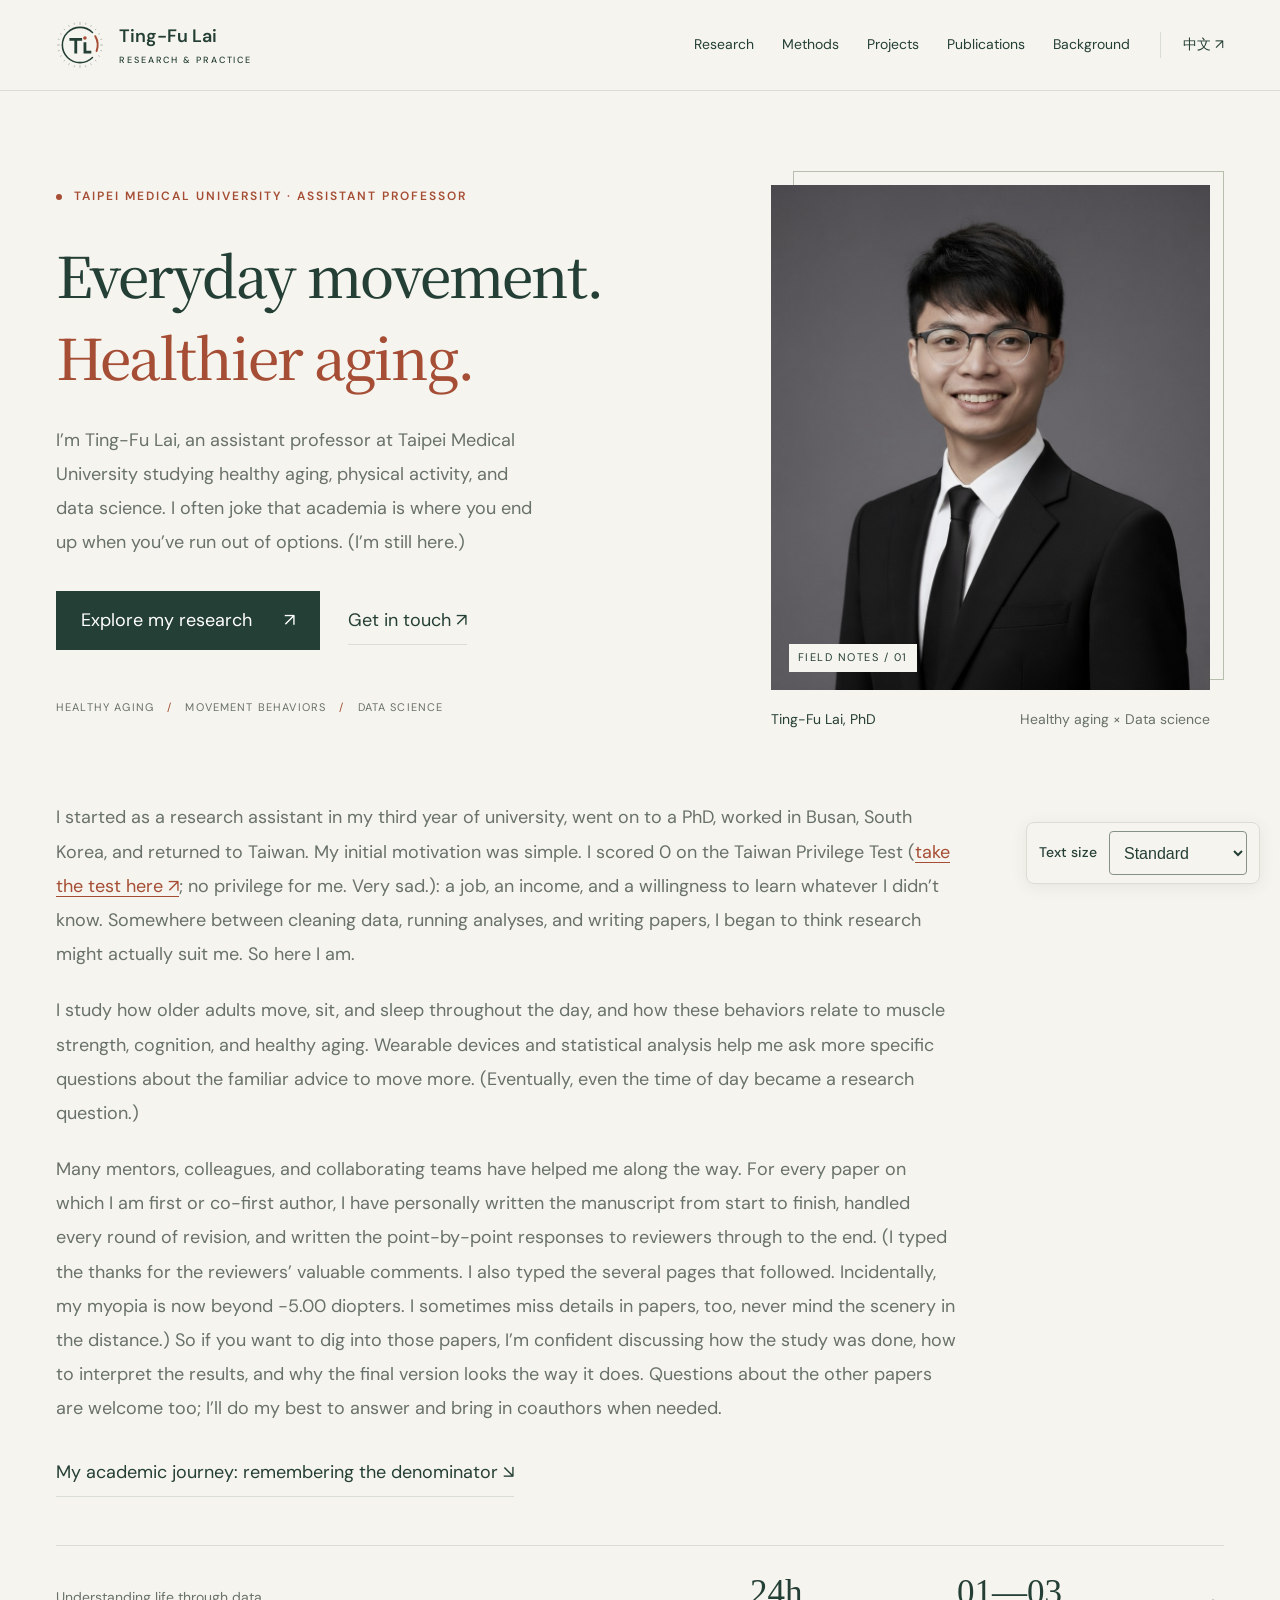
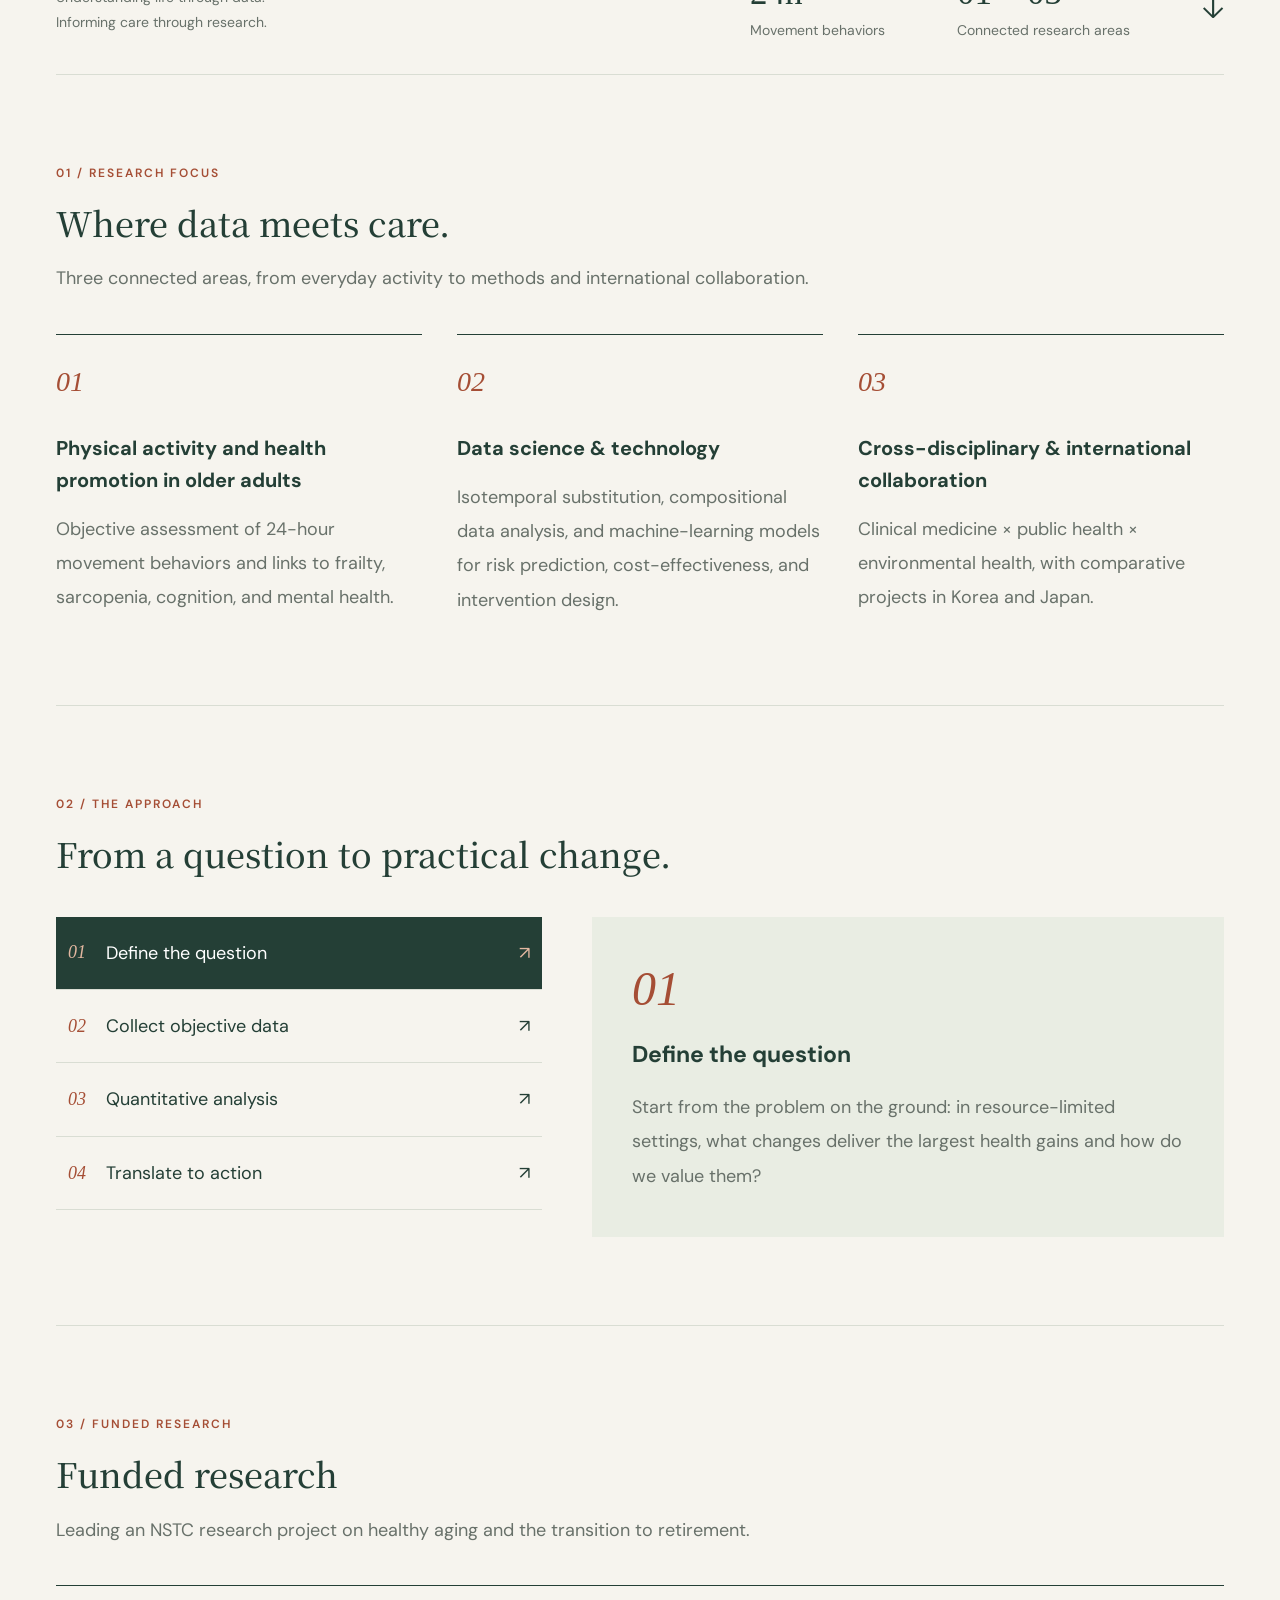
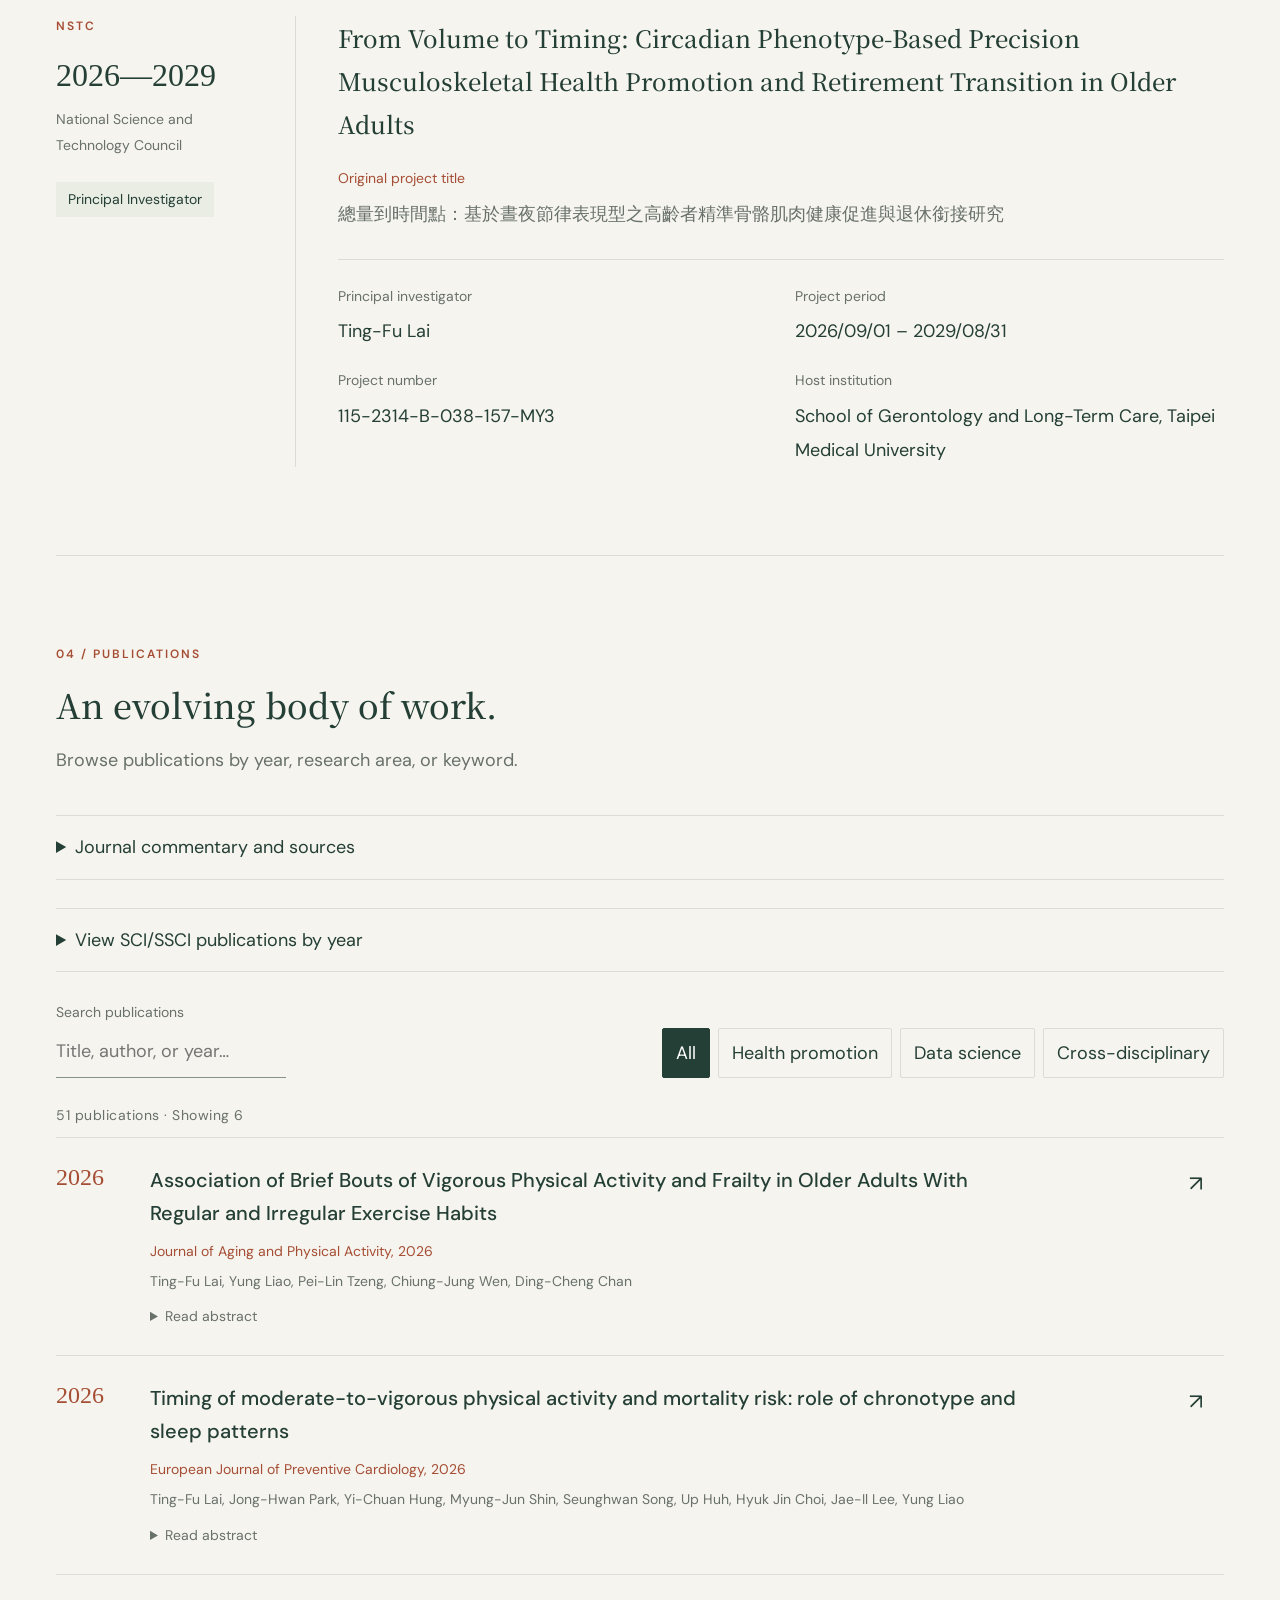
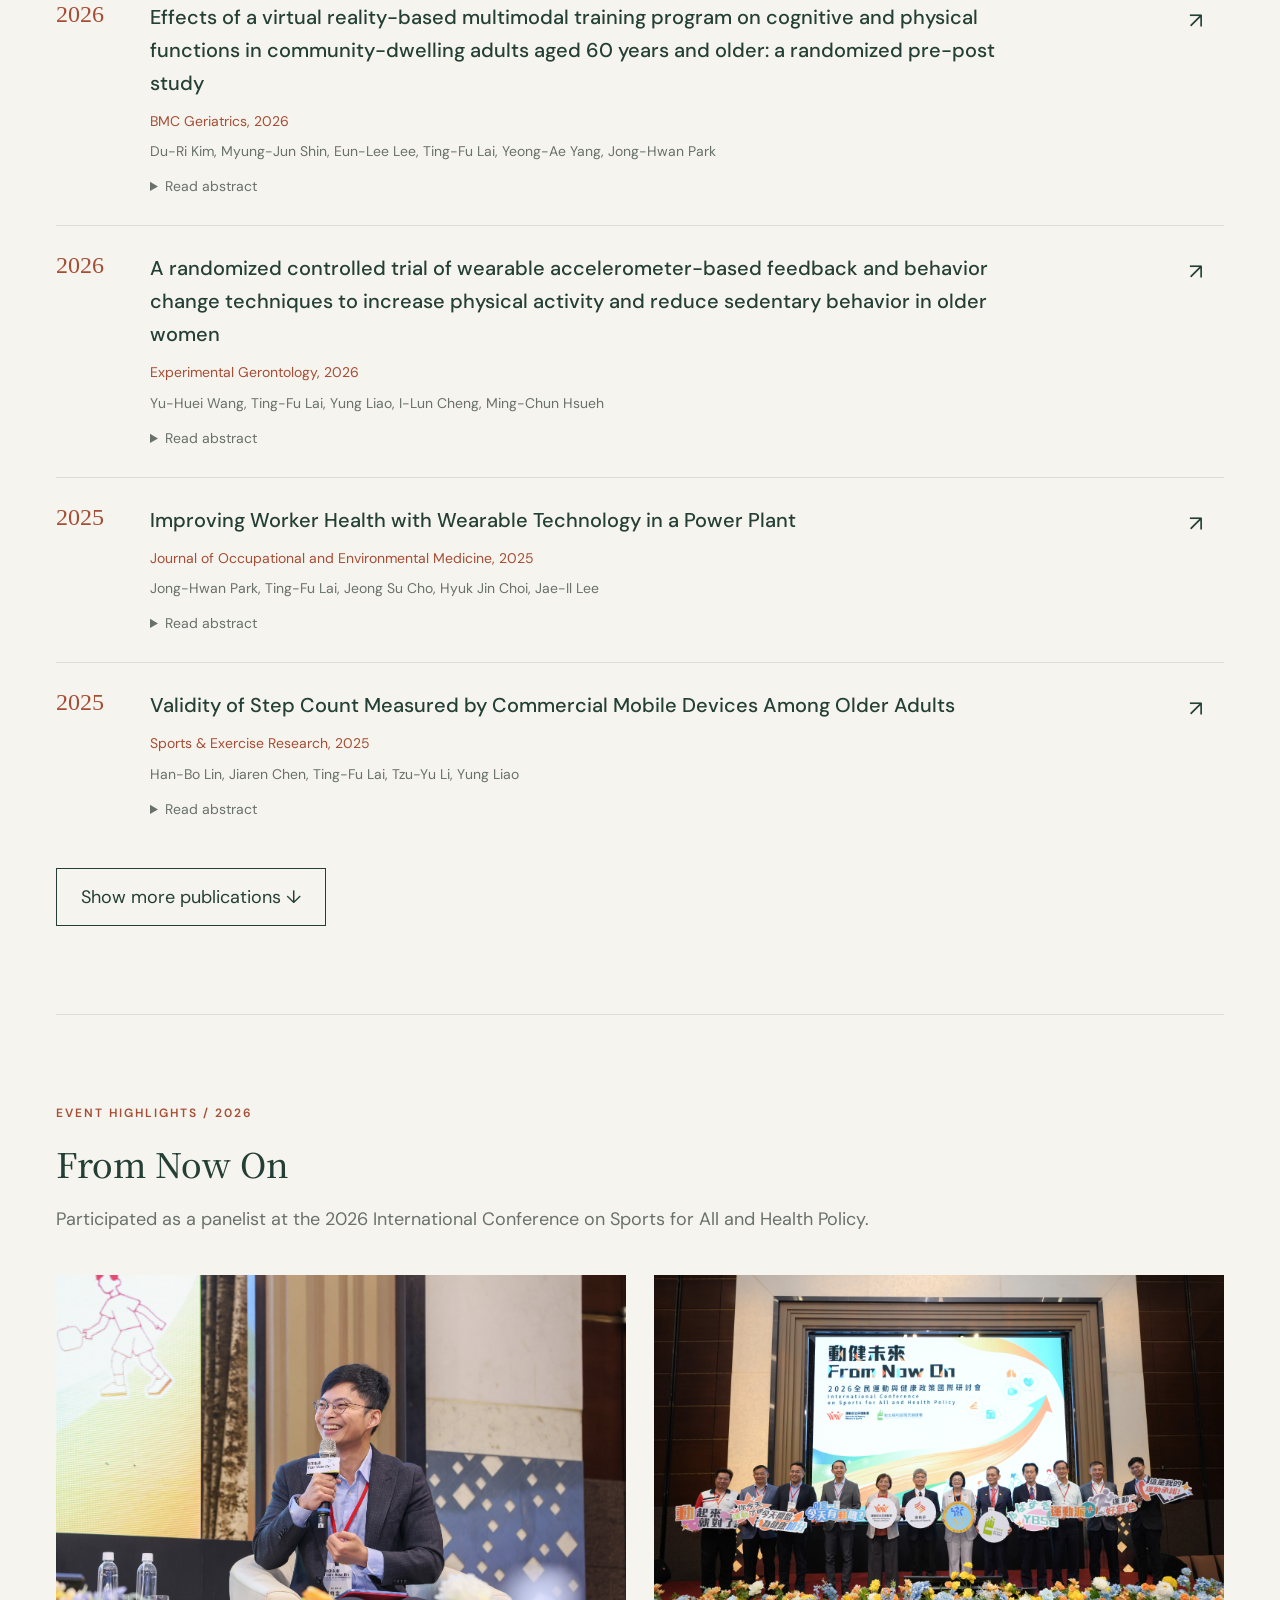
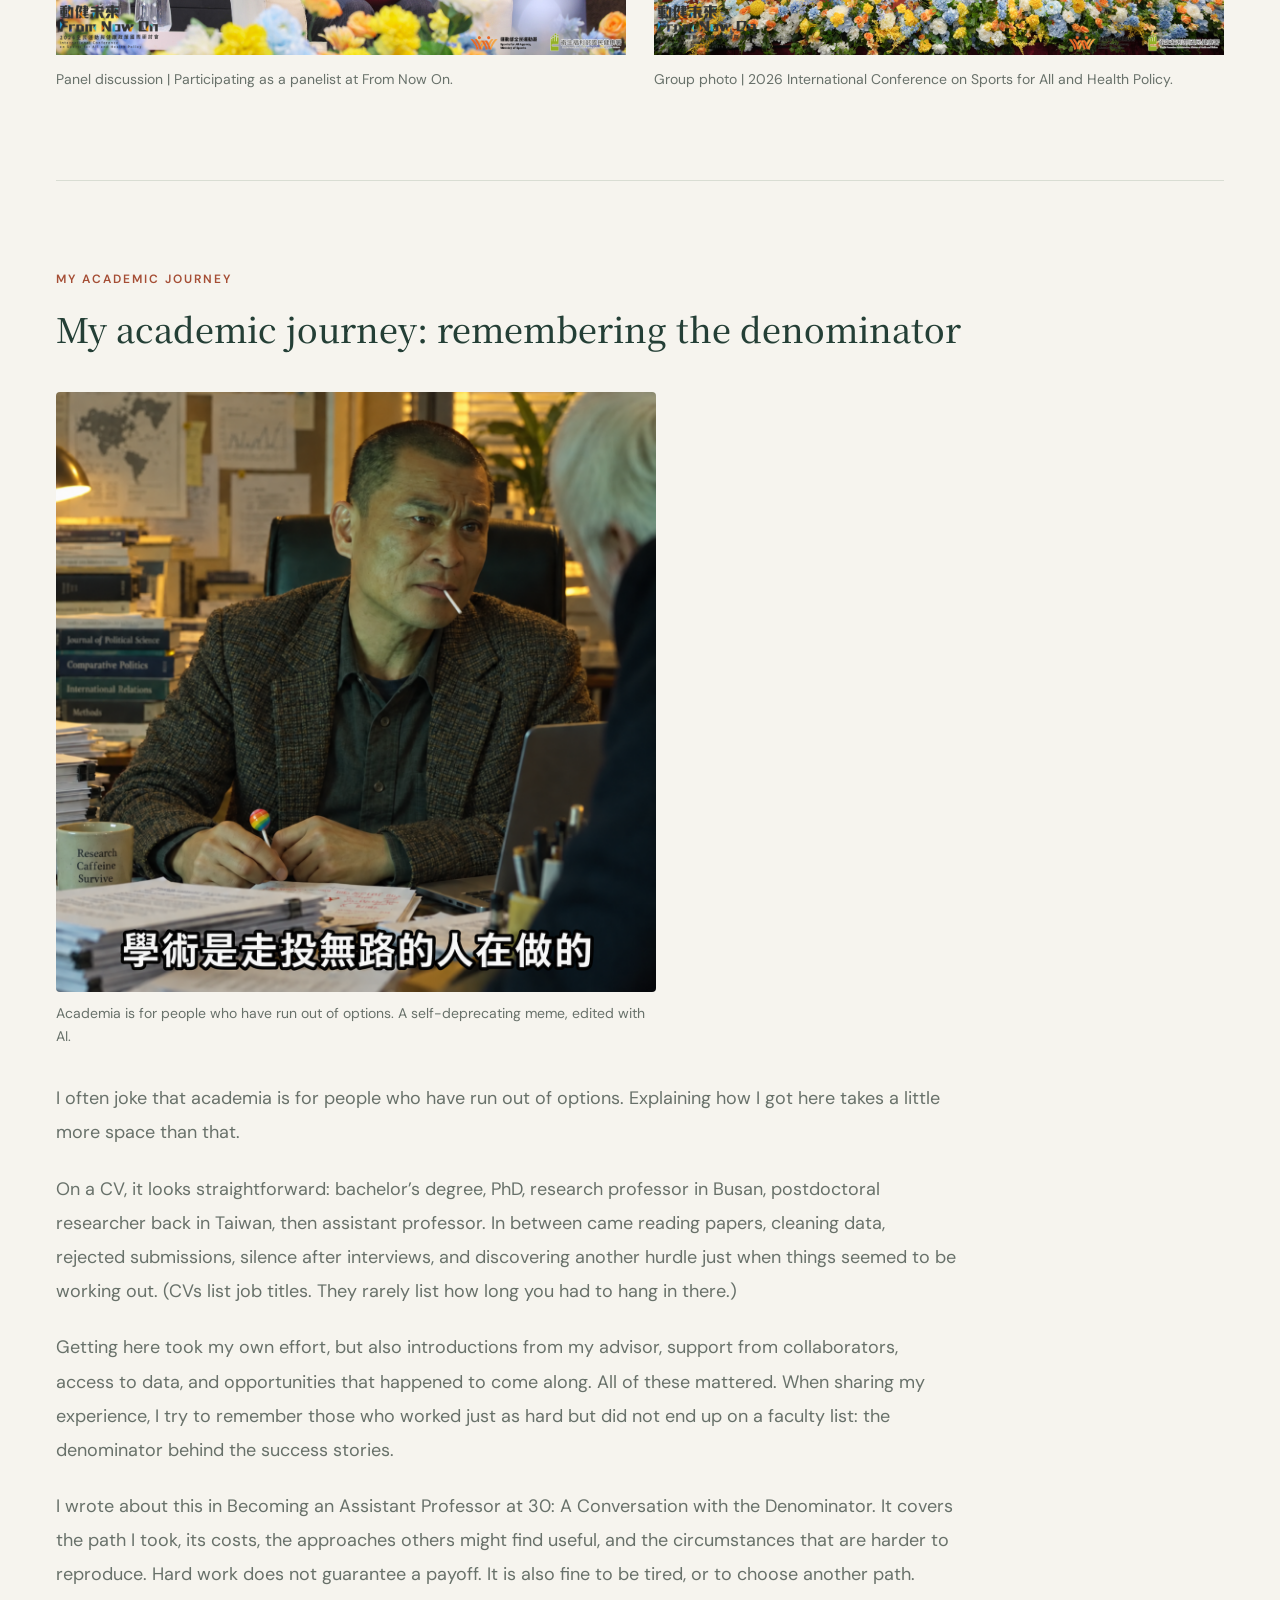
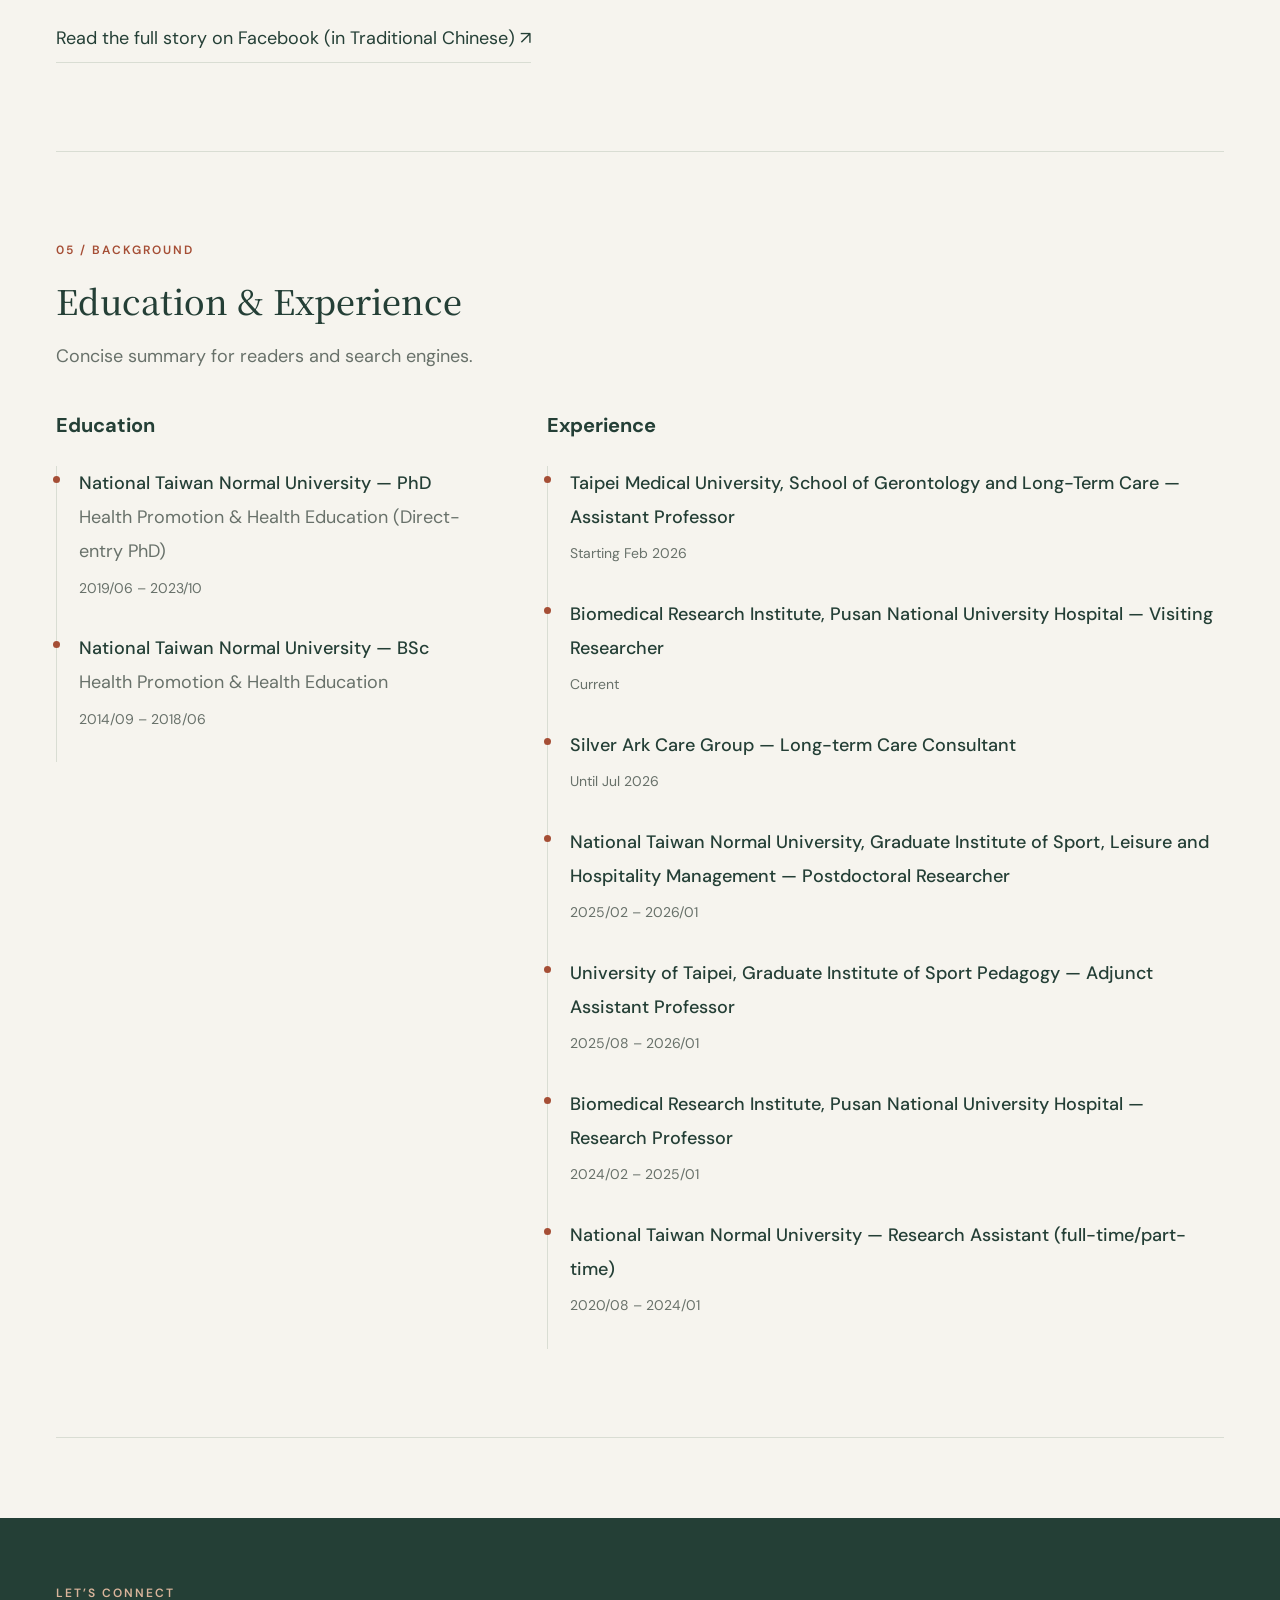
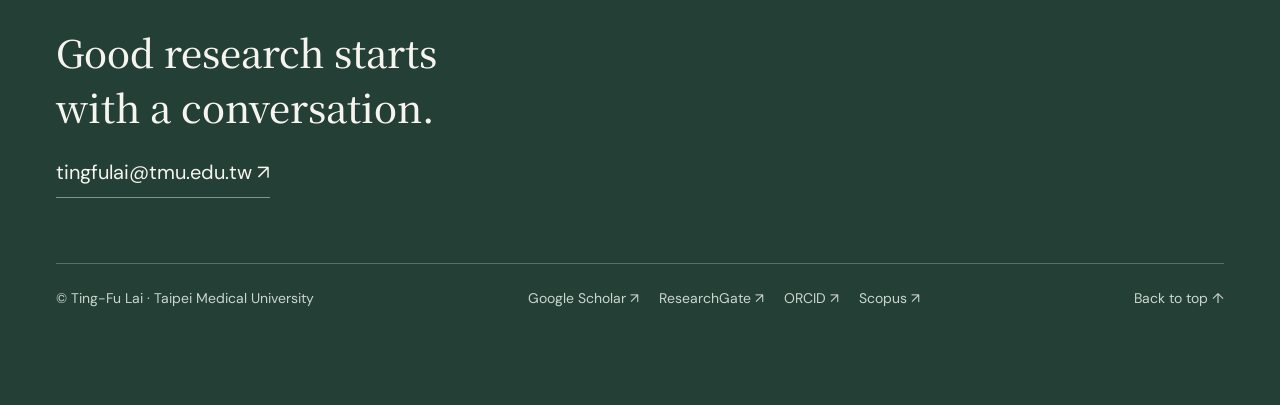
==== en/index.html @ e60545ed "Add bilingual From Now On panelist event photos" ====
<!DOCTYPE html>
<html lang="en">
<head>
  <meta charset="UTF-8" />
  <meta name="viewport" content="width=device-width, initial-scale=1" />

  <title>Dr. Ting-Fu Lai｜Assistant Professor at TMU｜Aging Health & Data Science</title>

  <meta
    name="description"
    content="Ting-Fu Lai, PhD. Assistant Professor at Taipei Medical University. Specializing in wearables, 24-hour movement behaviors, isotemporal substitution, and evidence-based interventions for healthy aging."
  />
  <meta name="robots" content="index,follow" />
  <link rel="canonical" href="https://ted971345.github.io/tingfulai.github.io/en/" />
  <link rel="alternate" hreflang="en" href="https://ted971345.github.io/tingfulai.github.io/en/" />
  <link rel="alternate" hreflang="zh-Hant" href="https://ted971345.github.io/tingfulai.github.io/" />
  <link rel="alternate" hreflang="x-default" href="https://ted971345.github.io/tingfulai.github.io/" />

  <meta property="og:type" content="website" />
  <meta property="og:site_name" content="Ting-Fu Lai｜Aging Health & Data Science" />
  <meta property="og:title" content="Dr. Ting-Fu Lai｜Assistant Professor at TMU｜Aging Health & Data Science" />
  <meta
    property="og:description"
    content="Ting-Fu Lai, PhD. Assistant Professor at Taipei Medical University. Specializing in wearables, 24-hour movement behaviors, isotemporal substitution, and evidence-based interventions for healthy aging."
  />
  <meta property="og:url" content="https://ted971345.github.io/tingfulai.github.io/en/" />
  <meta property="og:locale" content="en_US" />
  <meta property="og:image" content="https://ted971345.github.io/tingfulai.github.io/assets/profile-photo.jpg" />
  <meta property="og:image:alt" content="Academic website cover image of Dr. Ting-Fu Lai" />

  <meta name="twitter:card" content="summary_large_image" />
  <meta name="twitter:title" content="Dr. Ting-Fu Lai｜Assistant Professor at TMU｜Aging Health & Data Science" />
  <meta
    name="twitter:description"
    content="Ting-Fu Lai, PhD. Assistant Professor at Taipei Medical University. Specializing in wearables, 24-hour movement behaviors, isotemporal substitution, and evidence-based interventions for healthy aging."
  />
  <meta name="twitter:image" content="https://ted971345.github.io/tingfulai.github.io/assets/profile-photo.jpg" />
  <meta name="twitter:image:alt" content="Academic website cover image of Dr. Ting-Fu Lai" />

  <link rel="preconnect" href="https://fonts.googleapis.com" />
  <link rel="preconnect" href="https://fonts.gstatic.com" crossorigin />
  <link href="https://fonts.googleapis.com/css2?family=DM+Sans:wght@400;500;600;700&amp;family=Noto+Serif+TC:wght@400;500;600&amp;display=swap" rel="stylesheet">


<script type="application/ld+json">
{
  "@context": "https://schema.org",
  "@graph": [
    {
      "@type": "WebSite",
      "name": "Dr. Ting-Fu Lai｜Assistant Professor at TMU",
      "url": "https://ted971345.github.io/tingfulai.github.io/en/",
      "inLanguage": "en"
    },
    {
      "@type": "Person",
      "name": "Ting-Fu Lai",
      "alternateName": "賴鼎富",
      "jobTitle": "Assistant Professor",
      "url": "https://ted971345.github.io/tingfulai.github.io/en/",
      "image": "https://ted971345.github.io/tingfulai.github.io/assets/profile-photo.jpg",
      "worksFor": {
        "@type": "CollegeOrUniversity",
        "name": "Taipei Medical University"
      },
      "affiliation": [
        {
          "@type": "CollegeOrUniversity",
          "name": "Taipei Medical University"
        },
        {
          "@type": "Organization",
          "name": "Biomedical Research Institute, Pusan National University Hospital"
        }
      ],
      "alumniOf": [
        {
          "@type": "CollegeOrUniversity",
          "name": "National Taiwan Normal University",
          "department": "Department of Health Promotion and Health Education"
        }
      ],
      "email": "mailto:tingfulai@tmu.edu.tw",
      "sameAs": [
        "https://scholar.google.com/citations?user=TYqilcsAAAAJ&hl=en",
        "https://www.researchgate.net/profile/Lai-Ting-Fu",
        "https://orcid.org/0000-0002-4794-1583",
        "https://www.scopus.com/authid/detail.uri?authorId=57204196938"
      ],
      "knowsAbout": [
        "24-hour movement behaviors",
        "isotemporal substitution",
        "triaxial accelerometry",
        "long-term care",
        "sarcopenia",
        "frailty",
        "health promotion",
        "health economics"
      ]
    },
    {
      "@type": "BreadcrumbList",
      "itemListElement": [
        {
          "@type": "ListItem",
          "position": 1,
          "name": "About",
          "item": "https://ted971345.github.io/tingfulai.github.io/en/#about"
        },
        {
          "@type": "ListItem",
          "position": 2,
          "name": "Research Focus",
          "item": "https://ted971345.github.io/tingfulai.github.io/en/#focus"
        },
        {
          "@type": "ListItem",
          "position": 3,
          "name": "Methods",
          "item": "https://ted971345.github.io/tingfulai.github.io/en/#methodology"
        },
        {
          "@type": "ListItem",
          "position": 4,
          "name": "Publications",
          "item": "https://ted971345.github.io/tingfulai.github.io/en/#publications"
        },
        {
          "@type": "ListItem",
          "position": 5,
          "name": "Education & Experience",
          "item": "https://ted971345.github.io/tingfulai.github.io/en/#cv"
        }
      ]
    }
  ]
}
</script>


<link rel="stylesheet" href="../assets/site.css?v=20260929-events">
<link rel="icon" type="image/svg+xml" href="../assets/logo.svg">
</head>
<body>
<noscript>
<p class="wrap">Interactive publications require JavaScript. Browse the complete list on <a href="https://scholar.google.com/citations?user=TYqilcsAAAAJ">Google Scholar ↗</a>
</p></noscript>
<a class="skip-link" href="#main">Skip to content</a>
<header class="site-header">
<nav class="wrap" aria-label="Main navigation">
<a class="brand" href="#about"><img class="brand-mark" src="../assets/logo.svg" width="48" height="48" alt="" aria-hidden="true"><span>Ting-Fu Lai<small>RESEARCH & PRACTICE</small></span></a>
<div class="desktop-nav"><a href="#focus">Research</a><a href="#methodology">Methods</a><a href="#projects">Projects</a><a href="#publications">Publications</a><a href="#cv">Background</a>
</div><a class="language" href="../" lang="zh-Hant">中文 ↗</a>
<button class="menu-toggle" aria-expanded="false" aria-controls="mobile-menu">Menu <span aria-hidden="true">☰</span></button>
</nav>
<div id="mobile-menu" class="mobile-menu wrap" hidden><a href="#focus">Research</a><a href="#methodology">Methods</a><a href="#projects">Projects</a><a href="#publications">Publications</a><a href="#cv">Background</a>
</div>
</header>
<main id="main" class="wrap">
<section id="about" class="hero" aria-labelledby="about-heading">
<div class="hero-copy">
<p class="eyebrow"><span class="status-dot"></span> TAIPEI MEDICAL UNIVERSITY · ASSISTANT PROFESSOR
</p>
<h1 id="about-heading">Everyday movement.<br><span>Healthier aging.</span>
</h1>
<p class="hero-description">I’m Ting-Fu Lai, an assistant professor at Taipei Medical University studying healthy aging, physical activity, and data science. I often joke that academia is where you end up when you’ve run out of options. (I’m still here.)
</p>
<div class="hero-actions"><a class="button" href="#publications">Explore my research <span>↗</span></a><a class="text-link" href="mailto:tingfulai@tmu.edu.tw">Get in touch ↗</a>
</div>
<p class="hero-topics">HEALTHY AGING <span> / </span> MOVEMENT BEHAVIORS <span> / </span> DATA SCIENCE
</p>
</div>
<figure class="portrait">
<div class="portrait-frame"><img src="../assets/profile-photo.jpg" alt="Ting-Fu Lai, PhD" fetchpriority="high" width="480" height="600"><span class="portrait-index" aria-hidden="true">FIELD NOTES / 01</span>
</div>
<figcaption><span>Ting-Fu Lai, PhD</span><span>Healthy aging × Data science</span>
</figcaption>
</figure>
</section>
<div class="bio-details prose">
<p>I started as a research assistant in my third year of university, went on to a PhD, worked in Busan, South Korea, and returned to Taiwan. My initial motivation was simple. I scored 0 on the Taiwan Privilege Test (<a class="inline-link" href="https://www.zhtoolbox.com/tools/taiwan-privilege-test" target="_blank" rel="noopener noreferrer">take the test here <span aria-hidden="true">↗</span></a>; no privilege for me. Very sad.): a job, an income, and a willingness to learn whatever I didn’t know. Somewhere between cleaning data, running analyses, and writing papers, I began to think research might actually suit me. So here I am.</p>
<p>I study how older adults move, sit, and sleep throughout the day, and how these behaviors relate to muscle strength, cognition, and healthy aging. Wearable devices and statistical analysis help me ask more specific questions about the familiar advice to move more. (Eventually, even the time of day became a research question.)</p>
<p>Many mentors, colleagues, and collaborating teams have helped me along the way. For every paper on which I am first or co-first author, I have personally written the manuscript from start to finish, handled every round of revision, and written the point-by-point responses to reviewers through to the end. (I typed the thanks for the reviewers’ valuable comments. I also typed the several pages that followed. Incidentally, my myopia is now beyond −5.00 diopters. I sometimes miss details in papers, too, never mind the scenery in the distance.) So if you want to dig into those papers, I’m confident discussing how the study was done, how to interpret the results, and why the final version looks the way it does. Questions about the other papers are welcome too; I’ll do my best to answer and bring in coauthors when needed.</p>
<a class="text-link" href="#academic-journey">My academic journey: remembering the denominator ↘</a>
</div>
<div class="research-strip">
<p>Understanding life through data.<br>Informing care through research.
</p><span>24h<small>Movement behaviors</small></span><span>01—03<small>Connected research areas</small></span><a href="#focus" aria-label="Explore research areas">↓</a>
</div>
<section id="focus" class="section">
<div class="section-heading">
<p class="eyebrow">01 / RESEARCH FOCUS
</p>
<h2>Where data meets care.
</h2>
<p>Three connected areas, from everyday activity to methods and international collaboration.
</p>
</div>
<div class="focus-grid">
<article class="focus-item"><span class="item-number">01</span>
<h3>Physical activity and health promotion in older adults
</h3>
<p>Objective assessment of 24-hour movement behaviors and links to frailty, sarcopenia, cognition, and mental health.
</p>
</article>
<article class="focus-item"><span class="item-number">02</span>
<h3>Data science & technology
</h3>
<p>Isotemporal substitution, compositional data analysis, and machine-learning models for risk prediction, cost-effectiveness, and intervention design.
</p>
</article>
<article class="focus-item"><span class="item-number">03</span>
<h3>Cross-disciplinary & international collaboration
</h3>
<p>Clinical medicine × public health × environmental health, with comparative projects in Korea and Japan.
</p>
</article>
</div>
</section>
<section id="methodology" class="section methods">
<div class="section-heading">
<p class="eyebrow">02 / THE APPROACH
</p>
<h2>From a question to practical change.
</h2>
</div>
<div class="methods-layout">
<div role="tablist" aria-label="Research methods" aria-orientation="vertical"><button id="step1" role="tab" aria-controls="competency-details" aria-selected="true" tabindex="0"><span>01</span>Define the question<span aria-hidden="true">↗</span></button><button id="step2" role="tab" aria-controls="competency-details" aria-selected="false" tabindex="-1"><span>02</span>Collect objective data<span aria-hidden="true">↗</span></button><button id="step3" role="tab" aria-controls="competency-details" aria-selected="false" tabindex="-1"><span>03</span>Quantitative analysis<span aria-hidden="true">↗</span></button><button id="step4" role="tab" aria-controls="competency-details" aria-selected="false" tabindex="-1"><span>04</span>Translate to action<span aria-hidden="true">↗</span></button>
</div>
<div id="competency-details" role="tabpanel" tabindex="0" aria-labelledby="step1">
</div>
</div>
</section>
<section id="projects" class="section" aria-labelledby="projects-heading">
<div class="section-heading">
<p class="eyebrow">03 / FUNDED RESEARCH</p>
<h2 id="projects-heading">Funded research</h2>
<p>Leading an NSTC research project on healthy aging and the transition to retirement.</p>
</div>
<article class="funded-project" aria-labelledby="project-title">
<div class="project-aside"><p class="eyebrow">NSTC</p><p class="project-years">2026—2029</p><p>National Science and Technology Council</p><span class="project-role">Principal Investigator</span></div>
<div class="project-content">
<h3 id="project-title">From Volume to Timing: Circadian Phenotype-Based Precision Musculoskeletal Health Promotion and Retirement Transition in Older Adults</h3>
<p class="project-original" lang="zh-Hant"><span>Original project title</span>總量到時間點：基於晝夜節律表現型之高齡者精準骨骼肌肉健康促進與退休銜接研究</p>
<dl class="project-meta">
<div><dt>Principal investigator</dt><dd>Ting-Fu Lai</dd></div>
<div><dt>Project period</dt><dd><time datetime="2026-09-01">2026/09/01</time> – <time datetime="2029-08-31">2029/08/31</time></dd></div>
<div><dt>Project number</dt><dd>115-2314-B-038-157-MY3</dd></div>
<div><dt>Host institution</dt><dd>School of Gerontology and Long-Term Care, Taipei Medical University</dd></div>
</dl>
</div>
</article>
</section>
<section id="publications" class="section">
<div class="section-heading">
<p class="eyebrow">04 / PUBLICATIONS
</p>
<h2>An evolving body of work.
</h2>
<p>Browse publications by year, research area, or keyword.
</p>
</div>
<details class="output-chart">
<summary>Journal commentary and sources</summary>
<p>The soft-touch journal labels and jokes are my personal commentary. Additional substantive review refers to institutional assessment categories; delisting notes refer to the stated historical events.</p>
<p><a href="https://rd.mc.ntu.edu.tw/bomrd/ntu2/news_txt.asp?pno=6043" target="_blank" rel="noopener noreferrer">NTU College of Medicine list</a> · <a href="https://www.mdpi.com/journal/ijerph/announcements/5536" target="_blank" rel="noopener noreferrer">IJERPH publisher announcement</a> · <a href="https://retractionwatch.com/2023/03/21/nearly-20-hindawi-journals-delisted-from-leading-index-amid-concerns-of-papermill-activity/" target="_blank" rel="noopener noreferrer">2023 delisting report</a> · <a href="https://onlinelibrary.wiley.com/journal/2738" target="_blank" rel="noopener noreferrer">BioMed Research International today</a></p>
</details>
<details class="output-chart">
<summary>View SCI/SSCI publications by year
</summary>
<div id="publication-chart">
</div>
</details>
<div class="publication-tools"><label for="publication-search">Search publications<input id="publication-search" type="search" placeholder="Title, author, or year…"></label>
<div class="filters" role="group" aria-label="Research area"><button data-filter="all" aria-pressed="true">All</button><button data-filter="health-promo" aria-pressed="false">Health promotion</button><button data-filter="data-science" aria-pressed="false">Data science</button><button data-filter="interdisciplinary" aria-pressed="false">Cross-disciplinary</button>
</div>
</div>
<p id="result-count" class="result-count" role="status">
</p>
<div id="publications-grid">
<p>Loading publications…
</p>
</div><button id="show-more" class="button secondary" hidden>Show more publications ↓</button>
</section>
<section class="section event-highlights" id="events" aria-labelledby="events-heading">
<div class="section-heading">
<p class="eyebrow">EVENT HIGHLIGHTS / 2026</p>
<h2 id="events-heading">From Now On</h2>
<p>Participated as a panelist at the 2026 International Conference on Sports for All and Health Policy.</p>
</div>
<div class="event-gallery">
<figure>
<a href="../assets/events/from-now-on-panelist.jpg" target="_blank" rel="noopener noreferrer" aria-label="Open full panel discussion photo">
<img src="../assets/events/from-now-on-panelist.jpg" alt="Ting-Fu Lai holding a microphone as a panelist at From Now On" width="5997" height="3998" loading="lazy" decoding="async">
</a>
<figcaption>Panel discussion | Participating as a panelist at From Now On.</figcaption>
</figure>
<figure>
<a href="../assets/events/from-now-on-group.jpg" target="_blank" rel="noopener noreferrer" aria-label="Open full conference group photo">
<img src="../assets/events/from-now-on-group.jpg" alt="Group photo at the 2026 International Conference on Sports for All and Health Policy" width="6144" height="4096" loading="lazy" decoding="async">
</a>
<figcaption>Group photo | 2026 International Conference on Sports for All and Health Policy.</figcaption>
</figure>
</div>
</section>
<section class="section academic-journey" id="academic-journey" aria-labelledby="journey-heading">
<div class="section-heading">
<p class="eyebrow">MY ACADEMIC JOURNEY</p>
<h2 id="journey-heading">My academic journey: remembering the denominator</h2>
</div>
<figure class="academic-meme">
<img src="../assets/academic-worker-lollipop.png" alt="An academic at a desk piled with papers. Chinese subtitle: Academia is for people who have run out of options." width="1254" height="1254" loading="lazy" decoding="async">
<figcaption>Academia is for people who have run out of options. A self-deprecating meme, edited with AI.</figcaption>
</figure>
<div class="prose">
<p>I often joke that academia is for people who have run out of options. Explaining how I got here takes a little more space than that.</p>
<p>On a CV, it looks straightforward: bachelor’s degree, PhD, research professor in Busan, postdoctoral researcher back in Taiwan, then assistant professor. In between came reading papers, cleaning data, rejected submissions, silence after interviews, and discovering another hurdle just when things seemed to be working out. (CVs list job titles. They rarely list how long you had to hang in there.)</p>
<p>Getting here took my own effort, but also introductions from my advisor, support from collaborators, access to data, and opportunities that happened to come along. All of these mattered. When sharing my experience, I try to remember those who worked just as hard but did not end up on a faculty list: the denominator behind the success stories.</p>
<p>I wrote about this in Becoming an Assistant Professor at 30: A Conversation with the Denominator. It covers the path I took, its costs, the approaches others might find useful, and the circumstances that are harder to reproduce. Hard work does not guarantee a payoff. It is also fine to be tired, or to choose another path.</p>
<a class="text-link" href="https://www.facebook.com/share/p/1F3p8Nj53u/" target="_blank" rel="noopener noreferrer">Read the full story on Facebook (in Traditional Chinese) ↗</a>
</div>
</section>
<section class="section resume" id="cv" aria-labelledby="cv-heading">

<div class="section-heading">

<p class="eyebrow">05 / BACKGROUND
</p>
<h2 id="cv-heading">Education & Experience
</h2>

<p>Concise summary for readers and search engines.
</p>

</div>


<div>

<div>

<h3>Education
</h3>

<ul>

<li>

<p>National Taiwan Normal University — PhD
</p>

<p>Health Promotion & Health Education (Direct-entry PhD)
</p>

<p>2019/06 – 2023/10
</p>

</li>

<li>

<p>National Taiwan Normal University — BSc
</p>

<p>Health Promotion & Health Education
</p>

<p>2014/09 – 2018/06
</p>

</li>

</ul>

</div>


<div>

<h3>Experience
</h3>

<ul>

<li>

<p>Taipei Medical University, School of Gerontology and Long-Term Care — Assistant Professor
</p>

<p>Starting Feb 2026
</p>

</li>

<li>

<p>Biomedical Research Institute, Pusan National University Hospital — Visiting Researcher
</p>

<p>Current
</p>

</li>

<li>

<p>Silver Ark Care Group — Long-term Care Consultant
</p>

<p>Until Jul 2026
</p>

</li>

<li>

<p>National Taiwan Normal University, Graduate Institute of Sport, Leisure and Hospitality Management — Postdoctoral Researcher
</p>

<p>2025/02 – 2026/01
</p>

</li>

<li>

<p>University of Taipei, Graduate Institute of Sport Pedagogy — Adjunct Assistant Professor
</p>

<p>2025/08 – 2026/01
</p>

</li>

<li>

<p>Biomedical Research Institute, Pusan National University Hospital — Research Professor
</p>

<p>2024/02 – 2025/01
</p>

</li>

<li>

<p>National Taiwan Normal University — Research Assistant (full-time/part-time)
</p>

<p>2020/08 – 2024/01
</p>

</li>

</ul>

</div>

</div>

</section>
</main>
<footer id="contact">
<div class="wrap">
<p class="eyebrow">LET’S CONNECT
</p>
<h2>Good research starts<br>with a conversation.
</h2><a class="contact-email" href="mailto:tingfulai@tmu.edu.tw">tingfulai@tmu.edu.tw ↗</a>
<div class="footer-bottom"><span>© Ting-Fu Lai · Taipei Medical University</span>
<div><a href="https://scholar.google.com/citations?user=TYqilcsAAAAJ&hl=en" target="_blank" rel="noopener noreferrer">Google Scholar ↗</a><a href="https://www.researchgate.net/profile/Lai-Ting-Fu" target="_blank" rel="noopener noreferrer">ResearchGate ↗</a><a href="https://orcid.org/0000-0002-4794-1583" target="_blank" rel="noopener noreferrer">ORCID ↗</a><a href="https://www.scopus.com/authid/detail.uri?authorId=57204196938" target="_blank" rel="noopener noreferrer">Scopus ↗</a>
</div><a href="#about">Back to top ↑</a>
</div>
</div>
</footer>
<script>const competencyData = {
      step1: {
        title: 'Define the question',
        content: 'Start from the problem on the ground: in resource-limited settings, what changes deliver the largest health gains and how do we value them?',
        icon: '🎯'
      },
      step2: {
        title: 'Collect objective data',
        content: 'Use triaxial accelerometers to quantify 24-hour movement behaviors; integrate clinical records and secondary datasets to model health, behavior, and cost.',
        icon: '🔬'
      },
      step3: {
        title: 'Quantitative analysis',
        content: 'Apply isotemporal substitution, compositional data analysis, and machine learning to estimate effects of replacing sedentary time with lower-cost activity.',
        icon: '📈'
      },
      step4: {
        title: 'Translate to action',
        content: 'Turn evidence into feasible programs. Example: replace 30 minutes of sedentary time with neighborhood walking to reduce frailty risk with favorable cost-effectiveness.',
        icon: '💡'
      }
    };
</script>
<script src="../assets/site.js?v=20260926-inline-link" defer>
</script>
<aside class="reading-controls" aria-label="Reading settings" hidden>
<label for="reading-size">Text size</label>
<select id="reading-size">
<option value="standard">Standard</option>
<option value="large">Large</option>
<option value="extra-large">Extra large</option>
</select>
</aside>
</body>
</html>
---- assets/site.css ----
:root{--paper:#f6f4ee;--ink:#243f36;--muted:#68716a;--line:#d9ddd3;--accent:#a54e35;--soft:#e9ede3;--serif:'Noto Serif TC',Georgia,serif}
*{box-sizing:border-box}
html{scroll-behavior:smooth;scroll-padding-top:100px}
body{margin:0;background:var(--paper);color:var(--ink);font-family:'DM Sans',system-ui,-apple-system,sans-serif;font-size:16px;line-height:1.8}
a{color:inherit;text-decoration:none}
button,input{font:inherit}
button,a,input,summary{-webkit-tap-highlight-color:transparent}
button,summary{cursor:pointer}
button{color:inherit}
img{display:block;max-width:100%}
h1,h2,h3,h4,p,figure{margin:0}
h1,h2{font-family:var(--serif);font-weight:500;line-height:1.45}
h3,h4{line-height:1.6}
p{color:var(--muted)}
[hidden]{display:none!important}
:focus-visible{outline:3px solid var(--accent);outline-offset:5px}
.wrap{width:min(1200px,calc(100% - 112px));margin-inline:auto}
.skip-link{position:fixed;top:-80px;left:20px;background:var(--ink);color:white;padding:10px 20px;z-index:100}
.skip-link:focus{top:10px}
.site-header{position:sticky;top:0;background:rgba(246,244,238,.96);backdrop-filter:blur(14px);z-index:20;border-bottom:1px solid var(--line)}
.site-header nav{display:flex;align-items:center;gap:30px;height:90px}
.brand{display:flex;align-items:center;gap:15px;font-size:18px;font-weight:600;line-height:1.4}
.brand-mark{width:48px;height:48px;flex-shrink:0}
.brand small{display:block;font-size:9px;letter-spacing:1.9px;margin-top:5px;font-weight:500}
.desktop-nav{display:flex;gap:28px;margin-left:auto;font-size:13px}
.desktop-nav a{border-bottom:1px solid transparent;padding:8px 0}
.desktop-nav a:hover,.desktop-nav a[aria-current]{border-color:var(--accent);color:var(--accent)}
.language{font-size:12px;border-left:1px solid var(--line);padding-left:22px;white-space:nowrap}
.menu-toggle{display:none;background:none;border:0}
.hero{display:grid;grid-template-columns:1.4fr 1fr;gap:80px;align-items:center;padding:80px 0 68px}
.eyebrow{font-size:10px;font-weight:600;letter-spacing:2px;color:var(--accent);line-height:1.8}
.status-dot{display:inline-block;width:6px;height:6px;background:var(--accent);border-radius:50%;margin-right:7px}
.hero h1{font-size:clamp(38px,4.4vw,62px);letter-spacing:-2px;margin:26px 0;line-height:1.45}
.hero h1 span{color:var(--accent)}
.hero-description{max-width:490px;font-size:15px;line-height:2.1}
.prose{max-width:900px;overflow-wrap:anywhere}
.prose p{font-size:var(--reading-text);line-height:1.9;margin-bottom:22px}
.prose .text-link{display:inline-block}
.bio-details{padding-bottom:48px}
.academic-meme{width:min(100%,600px);margin:0 0 32px}
.academic-meme img{width:100%;height:auto;border-radius:4px}
.academic-meme figcaption{font-size:var(--reading-small);color:var(--muted);line-height:1.7;margin-top:10px}
.hero-actions{display:flex;align-items:center;gap:28px;margin-top:32px}
.button{display:inline-flex;align-items:center;justify-content:center;gap:32px;background:var(--ink);color:#fff;padding:12px 24px;border:1px solid var(--ink);font-size:13px;transition:background .2s}
.button:hover{background:#3e594b}
.text-link{font-size:13px;border-bottom:1px solid var(--line);padding-block:8px}
.text-link:hover{color:var(--accent)}
.inline-link{color:var(--accent);text-decoration:underline;text-decoration-thickness:1px;text-underline-offset:.2em}
.inline-link:hover{text-decoration-thickness:2px}
.inline-link:focus-visible{outline:2px solid currentColor;outline-offset:3px}
.hero-topics{font-size:8px;letter-spacing:1.15px;margin-top:48px}
.hero-topics span{margin:0 9px;color:var(--accent)}
.portrait{position:relative;padding:14px 14px 0 0}
.portrait:before{content:'';position:absolute;inset:0 0 52px 22px;border:1px solid #b6bfae;pointer-events:none}
.portrait-frame{position:relative;background:#e3e6dd;overflow:hidden;aspect-ratio:4/4.6}
.portrait img{width:100%;height:100%;object-fit:cover;object-position:center 28%;filter:saturate(.65)}
.portrait-index{position:absolute;bottom:18px;left:18px;padding:4px 9px;background:var(--paper);font-size:8px;letter-spacing:1.5px}
.portrait figcaption{display:flex;justify-content:space-between;gap:12px;font-size:10px;padding-top:17px}
.portrait figcaption span:last-child{color:var(--muted)}
.research-strip{display:flex;align-items:center;gap:72px;border-block:1px solid var(--line);padding:26px 0}
.research-strip>p{font-size:13px;line-height:1.8;margin-right:auto}
.research-strip>span{font-family:Georgia,serif;font-size:35px;line-height:1.2}
.research-strip small{display:block;font:10px/2.4 'DM Sans',sans-serif;color:var(--muted)}
.research-strip>a{font-size:26px}
.section{padding:88px 0;border-bottom:1px solid var(--line)}
.section-heading{margin-bottom:38px}
.section-heading h2,.resume h2{font-size:34px;margin:14px 0}
.section-heading>p:last-child{font-size:14px}
.focus-grid{display:grid;grid-template-columns:repeat(3,1fr);gap:35px}
.focus-item{border-top:1px solid var(--ink);padding-top:22px}
.item-number{font-family:Georgia,serif;font-style:italic;font-size:28px;color:var(--accent)}
.focus-item h3{font-size:19px;margin:25px 0 16px}
.focus-item p{font-size:14px;line-height:2}
.methods-layout{display:grid;grid-template-columns:1fr 1.3fr;gap:50px}
.methods [role=tab]{display:flex;align-items:center;gap:20px;width:100%;text-align:left;border:0;border-bottom:1px solid var(--line);background:transparent;padding:20px 12px;font-size:15px}
.methods [role=tab]>span:first-child{font:italic 18px Georgia,serif;color:var(--accent)}
.methods [role=tab]>span:last-child{margin-left:auto}
.methods [role=tab][aria-selected=true]{background:var(--ink);color:white}
.methods [role=tab][aria-selected=true]>span{color:#e2b7a0}
#competency-details{background:var(--soft);padding:40px;min-height:320px;display:flex;flex-direction:column;justify-content:center}
#competency-details .method-number{font:italic 48px Georgia,serif;color:var(--accent);margin-bottom:20px}
#competency-details h3{font-size:23px;margin-bottom:18px}
#competency-details p{font-size:14px;line-height:2}
.output-chart{padding:15px 0;border-block:1px solid var(--line);margin-bottom:28px}
.output-chart summary{font-size:13px}
.chart-bars{display:flex;gap:14px;align-items:flex-end;padding-top:25px;overflow-x:auto}
.chart-bar{flex:1;min-width:36px;text-align:center;font-size:11px}
.chart-bar i{display:block;width:100%;background:var(--ink);height:var(--height);max-height:100px;min-height:3px;margin:6px 0}
.publication-tools{display:flex;align-items:flex-end;justify-content:space-between;gap:24px}
.publication-tools label{font-size:11px;color:var(--muted);min-width:230px}
.publication-tools input{display:block;background:transparent;border:0;border-bottom:1px solid #869287;padding:10px 0;width:100%;border-radius:0;color:var(--ink);font-size:14px}
.filters{display:flex;flex-wrap:wrap;gap:8px}
.filters button{font-size:12px;background:transparent;border:1px solid var(--line);padding:8px 13px;border-radius:2px;min-height:40px}
.filters button[aria-pressed=true]{background:var(--ink);color:white;border-color:var(--ink)}
.filters button:hover{border-color:var(--ink)}
.result-count{font-size:11px;letter-spacing:.5px;margin:25px 0 8px}
.publication{display:grid;grid-template-columns:72px 1fr 35px;gap:22px;border-top:1px solid var(--line);padding:26px 0}
.publication-year{font:24px Georgia,serif;color:var(--accent)}
.publication h3{font-size:17px;line-height:1.65;font-weight:500;max-width:870px}
.publication h3 a:hover{color:var(--accent);text-decoration:underline}
.publication .journal{font-size:12px;margin-top:9px;color:var(--accent)}
.publication .authors{font-size:12px;margin-top:5px}
.publication .authors strong{color:var(--ink);font-weight:700}
.publication .authorship{display:inline-block;margin-top:10px;padding:5px 10px;background:var(--soft);color:var(--ink);border-left:3px solid var(--accent);font-size:var(--reading-small);line-height:1.7}
.publication details{margin-top:10px;font-size:12px;color:var(--muted)}
.publication details p{margin-top:10px;max-width:850px}
.publication-arrow{font-size:22px;align-self:start}
.secondary{background:transparent;color:var(--ink);margin-top:20px}
.secondary:hover{background:var(--soft)}
.event-gallery{display:grid;grid-template-columns:repeat(2,minmax(0,1fr));gap:28px}
.event-gallery img{width:100%;height:auto}
.event-gallery figcaption{margin-top:12px;font-size:var(--reading-small,14px);color:var(--muted)}
@media(max-width:760px){.event-gallery{grid-template-columns:1fr}}
.news-grid{display:grid;grid-template-columns:repeat(3,1fr);gap:30px}
.news-card{border-top:1px solid var(--ink);padding-top:18px}
.news-meta{display:flex;justify-content:space-between;font-size:10px;color:var(--accent);margin-bottom:18px}
.news-card h3{font-size:18px;margin-bottom:16px}
.news-card h3 a:hover{color:var(--accent)}
.news-card p{font-size:12px}
.resume>div:first-child{margin-bottom:36px}
.resume>div:nth-child(2){display:grid;grid-template-columns:.85fr 1.4fr;gap:80px}
.resume h3{font-size:18px;margin-bottom:25px}
.resume ul{list-style:none;margin:0;padding:0 0 0 22px;border-left:1px solid var(--line)}
.resume li{position:relative;padding:0 0 30px}
.resume li:before{position:absolute;content:'';width:7px;height:7px;left:-26px;top:10px;border-radius:50%;background:var(--accent)}
.resume li p{font-size:13px}
.resume li p:first-child{font-weight:500;color:var(--ink);font-size:15px}
.resume li p:last-child{font-size:11px;margin-top:6px}
footer{background:var(--ink);color:var(--paper);margin-top:80px;padding:65px 0 28px}
footer .eyebrow{color:#d9b49b}
footer h2{font-size:38px;margin:20px 0}
.contact-email{display:inline-block;border-bottom:1px solid #84948a;padding-bottom:7px;font-size:20px}
.footer-bottom{display:flex;justify-content:space-between;flex-wrap:wrap;gap:20px;margin-top:65px;border-top:1px solid #587063;padding-top:22px;font-size:10px;color:#cbd6ce}
.footer-bottom>div{display:flex;flex-wrap:wrap;gap:20px}
.footer-bottom a:hover{color:white;text-decoration:underline}
.mobile-menu{padding-bottom:20px}
.mobile-menu a{display:block;padding:10px 0}
.error-message{padding:20px;border:1px solid var(--line)}

@media(min-width:1500px){.hero{padding-top:105px;padding-bottom:90px}
.hero h1{font-size:64px}
}

@media(max-width:1100px){.wrap{width:calc(100% - 64px)}
.hero{gap:38px}
.desktop-nav{gap:18px}
.publication-tools{align-items:stretch;flex-direction:column}
.publication-tools label{max-width:420px}
.hero-topics{letter-spacing:.5px}
.hero-topics span{margin:0 3px}
}

@media(max-width:760px){html{scroll-padding-top:90px}
.wrap{width:calc(100% - 40px)}
.site-header nav{height:76px;gap:16px}
.brand{font-size:15px;gap:8px}
.brand-mark{width:40px;height:40px}
.brand small{font-size:7px;letter-spacing:1px}
.desktop-nav{display:none}
.language{margin-left:auto;padding-left:12px}
.menu-toggle{display:block;font-size:12px}
.hero{grid-template-columns:1fr;gap:40px;padding:46px 0 40px}
.hero h1{font-size:42px;letter-spacing:-1.5px;margin:22px 0}
.hero-description{font-size:14px}
.hero-actions{gap:22px}
.hero-topics{margin-top:28px;font-size:7px}
.portrait{max-width:420px;width:100%;justify-self:center}
.portrait-frame{aspect-ratio:1/1.06}
.research-strip{gap:25px;flex-wrap:wrap;padding-block:23px}
.research-strip>p{width:100%;font-size:12px}
.research-strip>span{font-size:29px}
.research-strip>a{margin-left:auto}
.section{padding:58px 0}
.section-heading h2,.resume h2{font-size:27px}
.focus-grid,.news-grid{grid-template-columns:1fr;gap:30px}
.focus-item{display:grid;grid-template-columns:42px 1fr;column-gap:15px}
.focus-item h3{margin:0 0 12px;font-size:18px}
.focus-item p{grid-column:2}
.methods-layout{grid-template-columns:1fr;gap:20px}
.methods [role=tab]{padding:16px 12px}
#competency-details{padding:26px;min-height:290px}
.publication{grid-template-columns:44px 1fr;gap:14px;padding:23px 0}
.publication-year{font-size:19px}
.publication h3{font-size:15px}
.publication-arrow{display:none}
.publication .authors{overflow-wrap:anywhere}
.filters{gap:6px}
.filters button{font-size:11px;padding:8px 10px}
.resume>div:nth-child(2){grid-template-columns:1fr;gap:28px}
footer{margin-top:45px;padding-top:45px}
footer h2{font-size:29px}
.contact-email{font-size:17px}
.footer-bottom{margin-top:40px}
.eyebrow{font-size:9px;letter-spacing:1.2px}
}

@media(prefers-reduced-motion:reduce){html{scroll-behavior:auto}
*{transition:none!important}
}


/* Funded research: a grant record with a compact funding sidebar. */
.funded-project{display:grid;grid-template-columns:240px minmax(0,1fr);gap:42px;border-top:1px solid var(--ink);padding-top:30px}
.project-aside{border-right:1px solid var(--line);padding-right:30px}
.project-years{font:32px/1.5 Georgia,serif;color:var(--ink);margin:14px 0 8px}
.project-aside>p:not(.eyebrow):not(.project-years){font-size:13px}
.project-role{display:inline-block;margin-top:24px;padding:5px 12px;background:var(--soft);font-size:12px}
.project-content h3{font-family:var(--serif);font-size:24px;font-weight:500;line-height:1.8}
.project-original{font-size:13px;margin-top:20px;line-height:1.9}
.project-original span{display:block;font-size:11px;color:var(--accent);margin-bottom:5px}
.project-meta{display:grid;grid-template-columns:1fr 1fr;gap:20px 28px;margin:28px 0 0;padding-top:24px;border-top:1px solid var(--line)}
.project-meta dt{color:var(--muted);font-size:11px;margin-bottom:5px}
.project-meta dd{margin:0;font-size:14px;overflow-wrap:anywhere}
@media(min-width:761px) and (max-width:1000px){.desktop-nav{gap:12px;font-size:12px}.site-header nav{gap:18px}}
@media(max-width:760px){.funded-project{grid-template-columns:1fr;gap:24px}.project-aside{border-right:0;border-bottom:1px solid var(--line);padding:0 0 24px}.project-years{font-size:28px}.project-role{margin-top:14px}.project-content h3{font-size:21px}.project-meta{grid-template-columns:1fr;gap:18px}}

/* Readable defaults; optional larger text is shared across both languages. */
:root{--reading-text:1.125rem;--reading-small:.875rem;--reading-title:1.25rem}
:root[data-reading-size="large"]{--reading-text:1.25rem;--reading-small:1rem;--reading-title:1.375rem}
:root[data-reading-size="extra-large"]{--reading-text:1.375rem;--reading-small:1.125rem;--reading-title:1.5rem}
body{font-size:var(--reading-text)}
.hero-description,.section-heading>p:last-child,.focus-item p,#competency-details p,.resume li p,.resume li p:first-child,.project-meta dd,.project-original{font-size:var(--reading-text);line-height:1.9}
.publication h3,.focus-item h3,.news-card h3,.resume h3{font-size:var(--reading-title)}
.publication .journal,.publication .authors,.publication details,.news-card p,.resume li p:last-child,.project-meta dt,.project-role,.project-original span,.project-aside>p:not(.eyebrow):not(.project-years),.publication-tools label,.result-count,.news-meta,.portrait figcaption,.research-strip>p,.research-strip small,.footer-bottom{font-size:var(--reading-small)}
.methods [role=tab],.publication-tools input,.filters button,.button,.text-link,.output-chart summary{font-size:var(--reading-text)}
.desktop-nav,.language,.menu-toggle{font-size:14px}
.eyebrow{font-size:12px}
.hero-topics,.portrait-index{font-size:11px}
.chart-bar{font-size:var(--reading-small);min-width:48px}
.hero-actions,.portrait figcaption{flex-wrap:wrap}
.publication-tools,.project-content,.publication>div{min-width:0}
.hero-topics,.publication h3,.project-original{overflow-wrap:anywhere}
.footer-bottom{padding-bottom:65px}
.reading-controls{position:fixed;right:20px;bottom:max(16px,env(safe-area-inset-bottom));z-index:30;display:flex;align-items:center;gap:12px;padding:8px 12px;border:1px solid var(--line);border-radius:8px;background:var(--paper);box-shadow:0 3px 16px #243f3614;color:var(--ink)}
.reading-controls label{font-size:14px;font-weight:500}
.reading-controls select{font-size:16px;color:var(--ink);background:var(--paper);border:1px solid #869287;border-radius:4px;min-height:44px;padding:6px 28px 6px 10px;max-width:150px;cursor:pointer}
@media(max-width:1050px){.desktop-nav{display:none}.menu-toggle{display:block;background:none;border:0}.language{margin-left:auto}}
@media(max-width:760px){.hero-actions{gap:16px}.reading-controls{right:12px;padding:4px 10px}.hero-topics{font-size:10px}.project-meta dd{overflow-wrap:anywhere}.portrait figcaption{gap:4px 12px}}
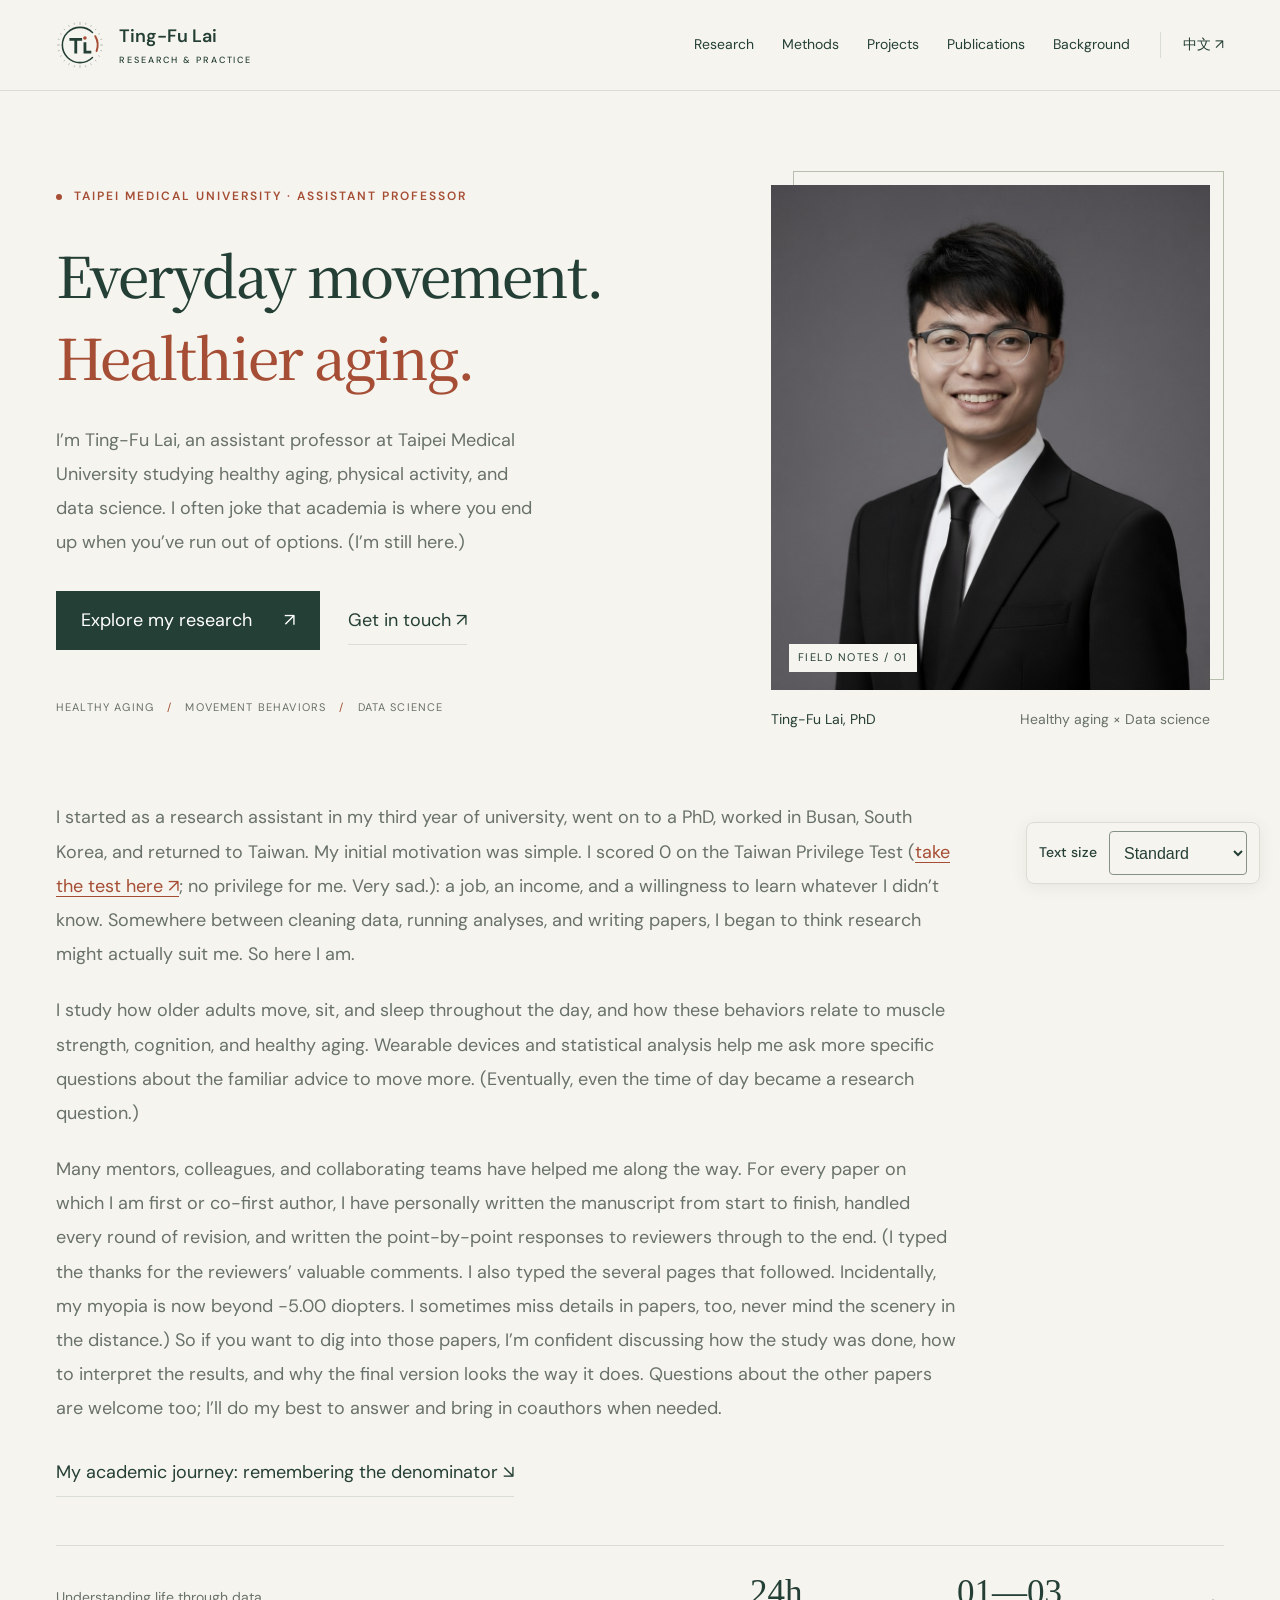
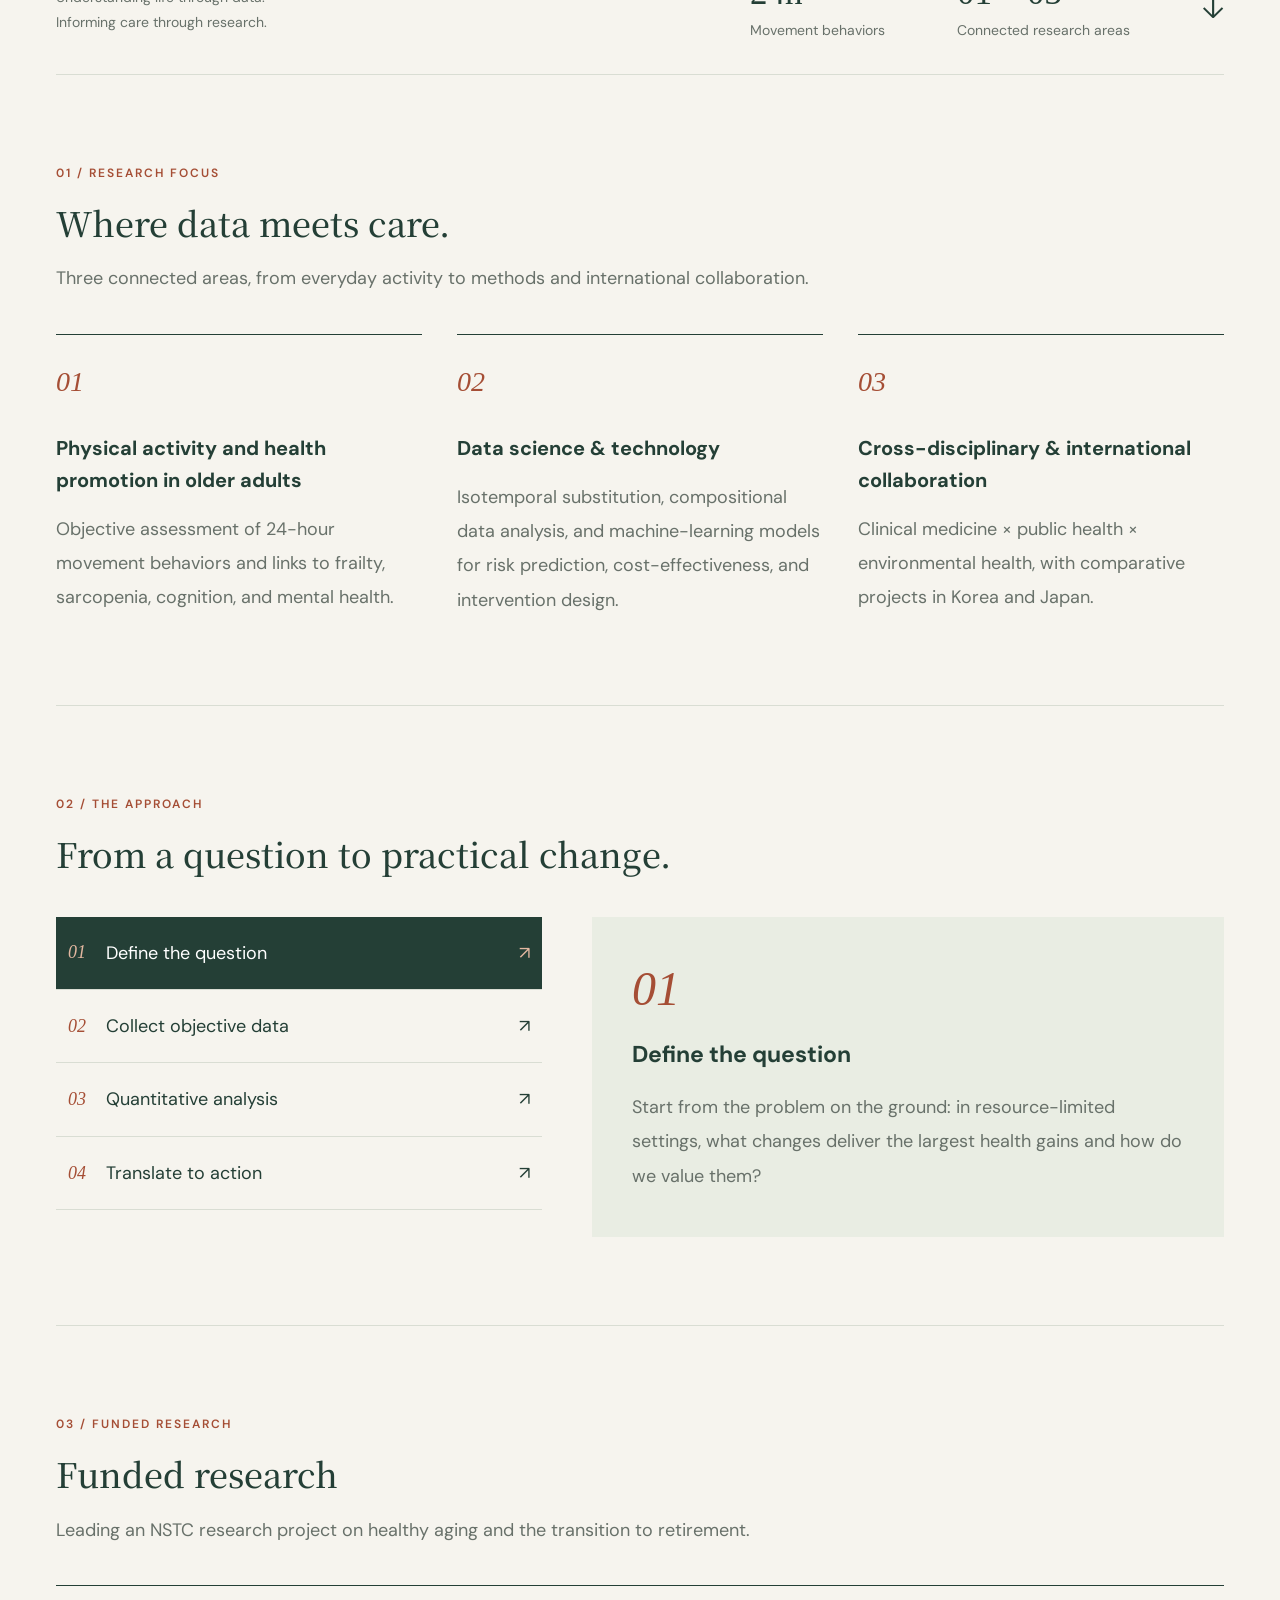
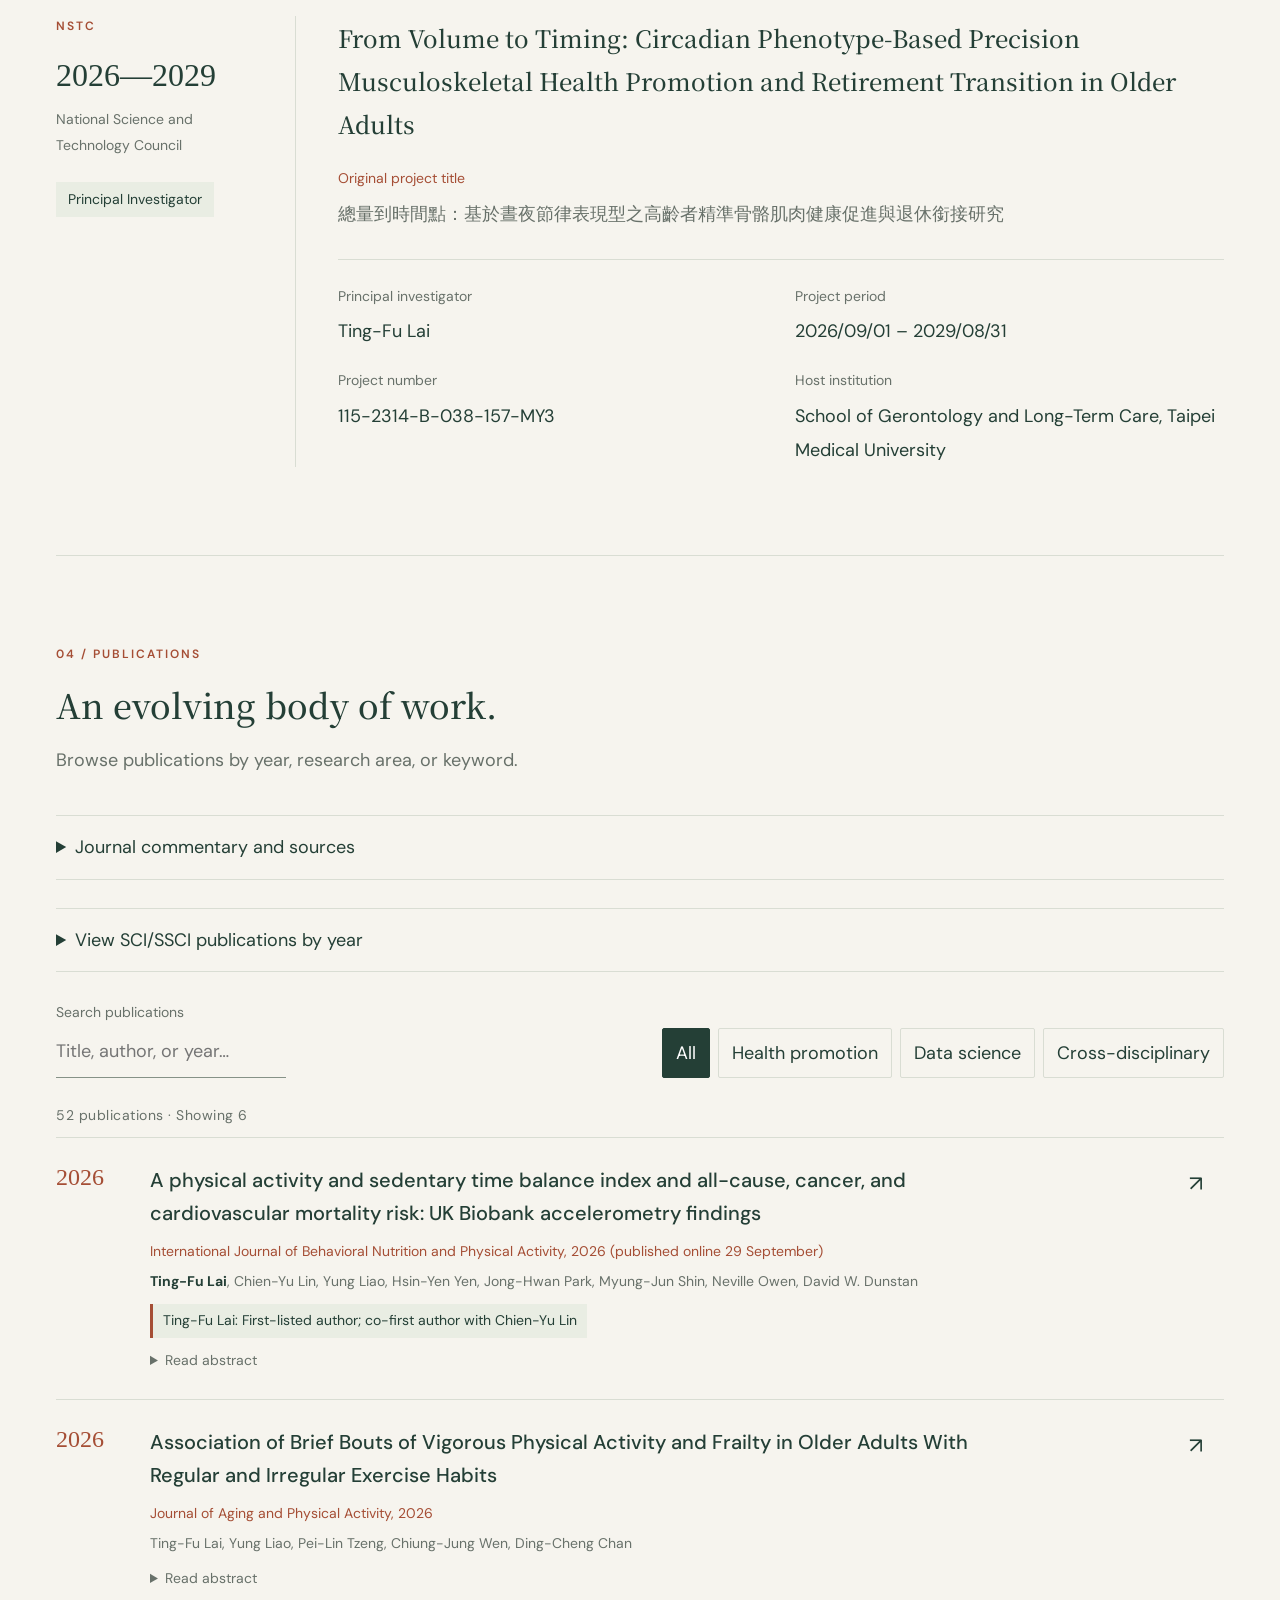
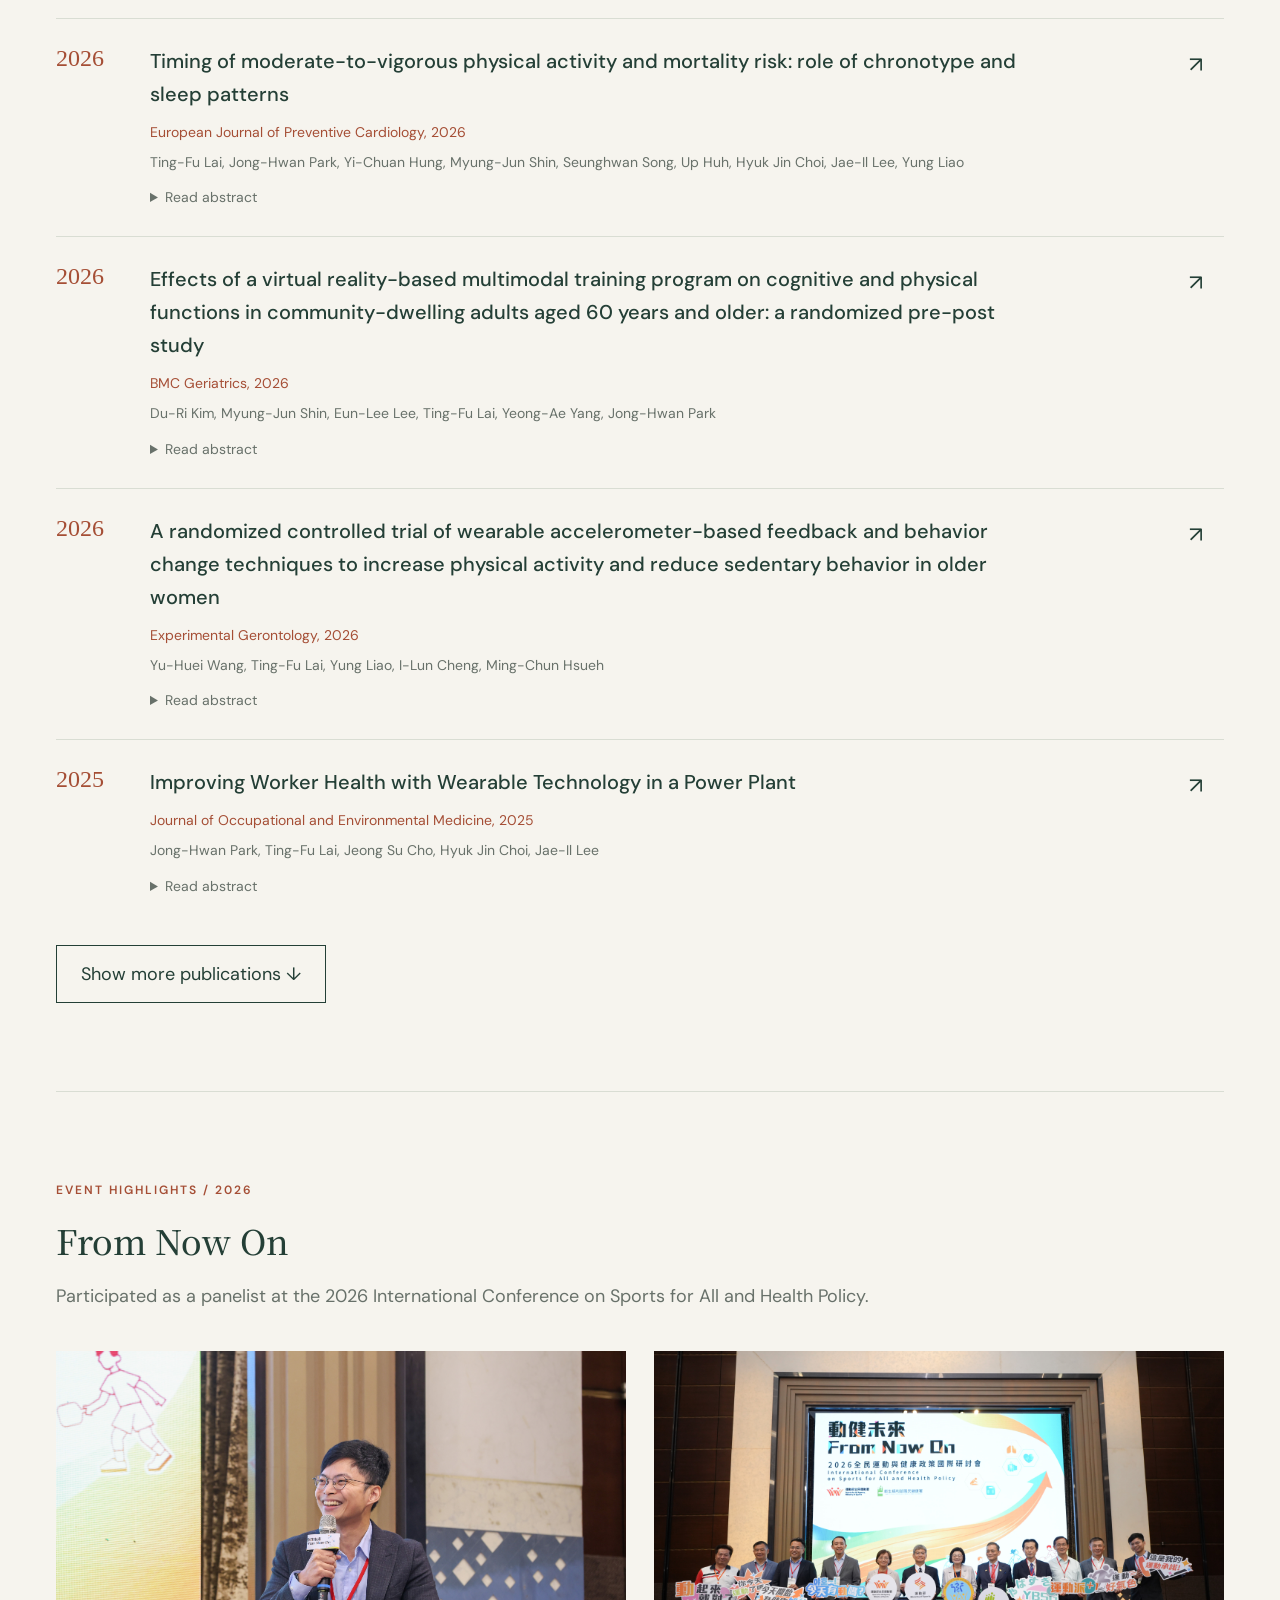
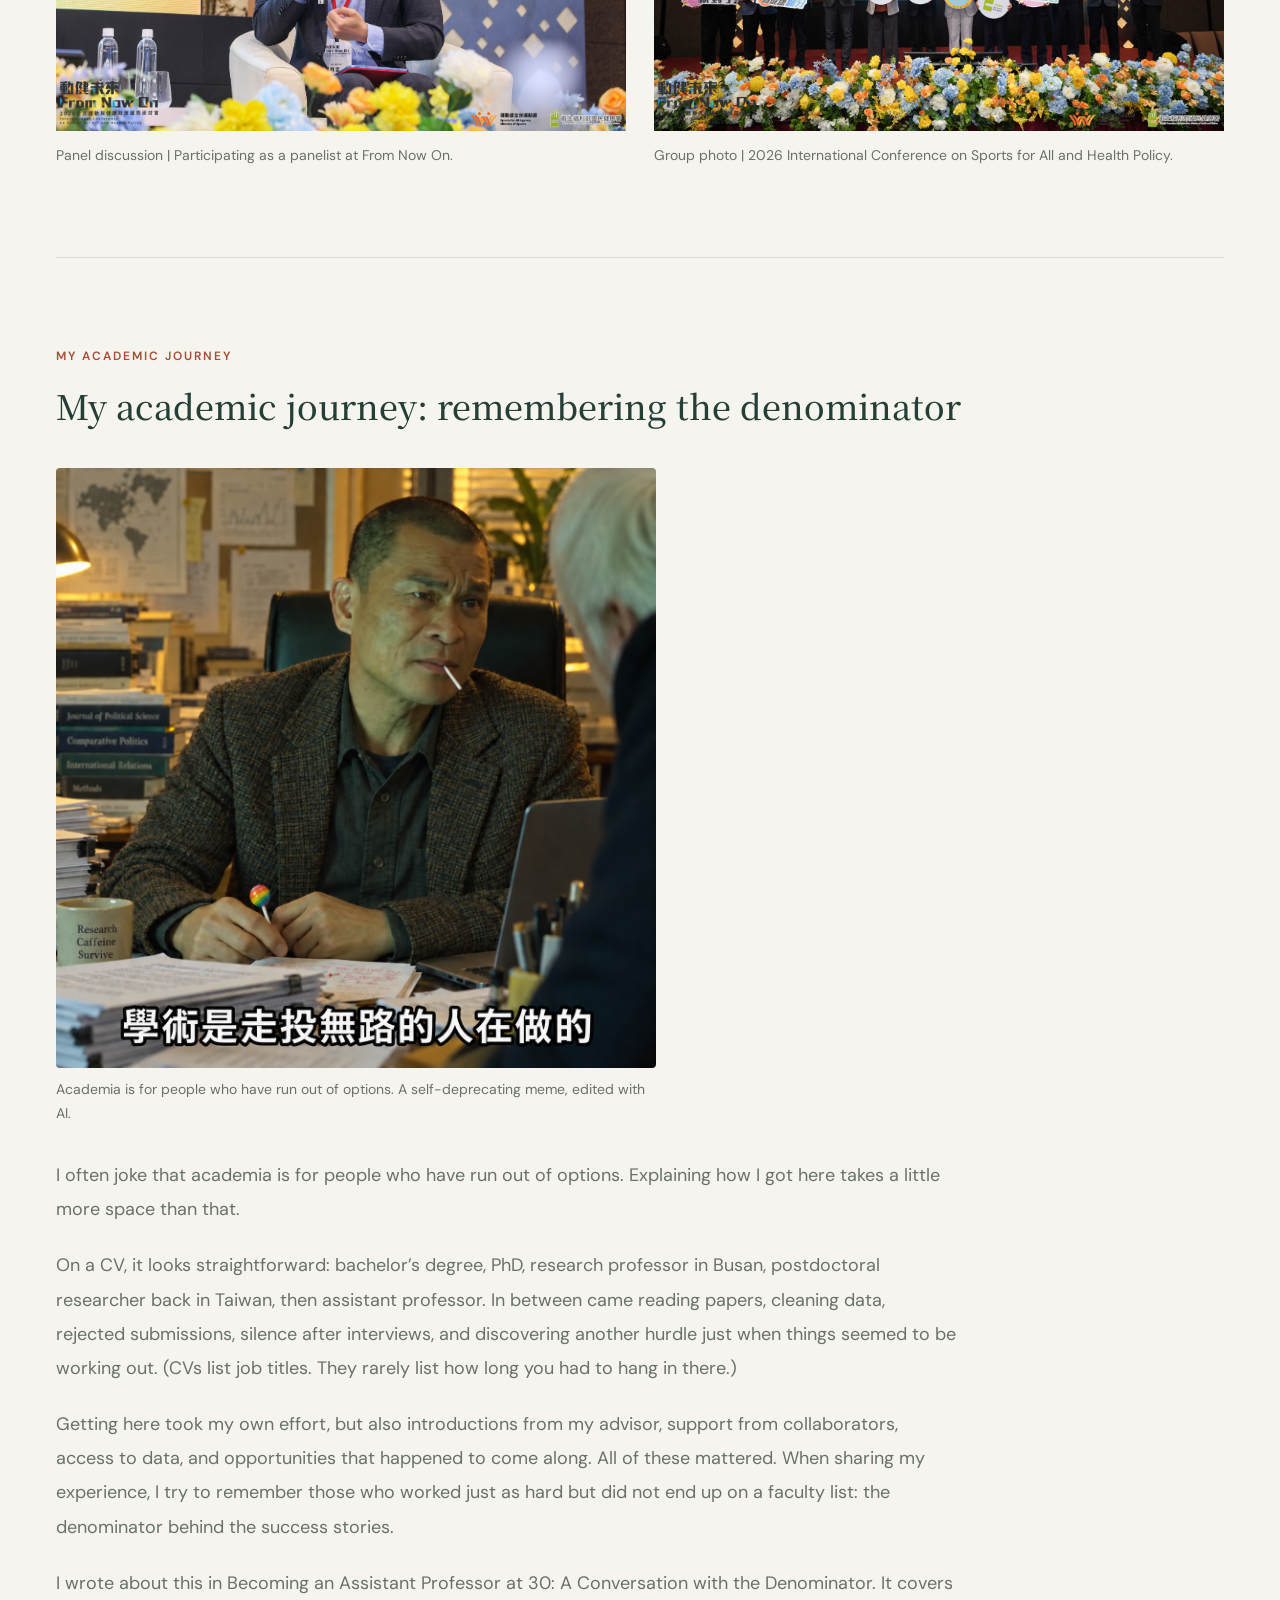
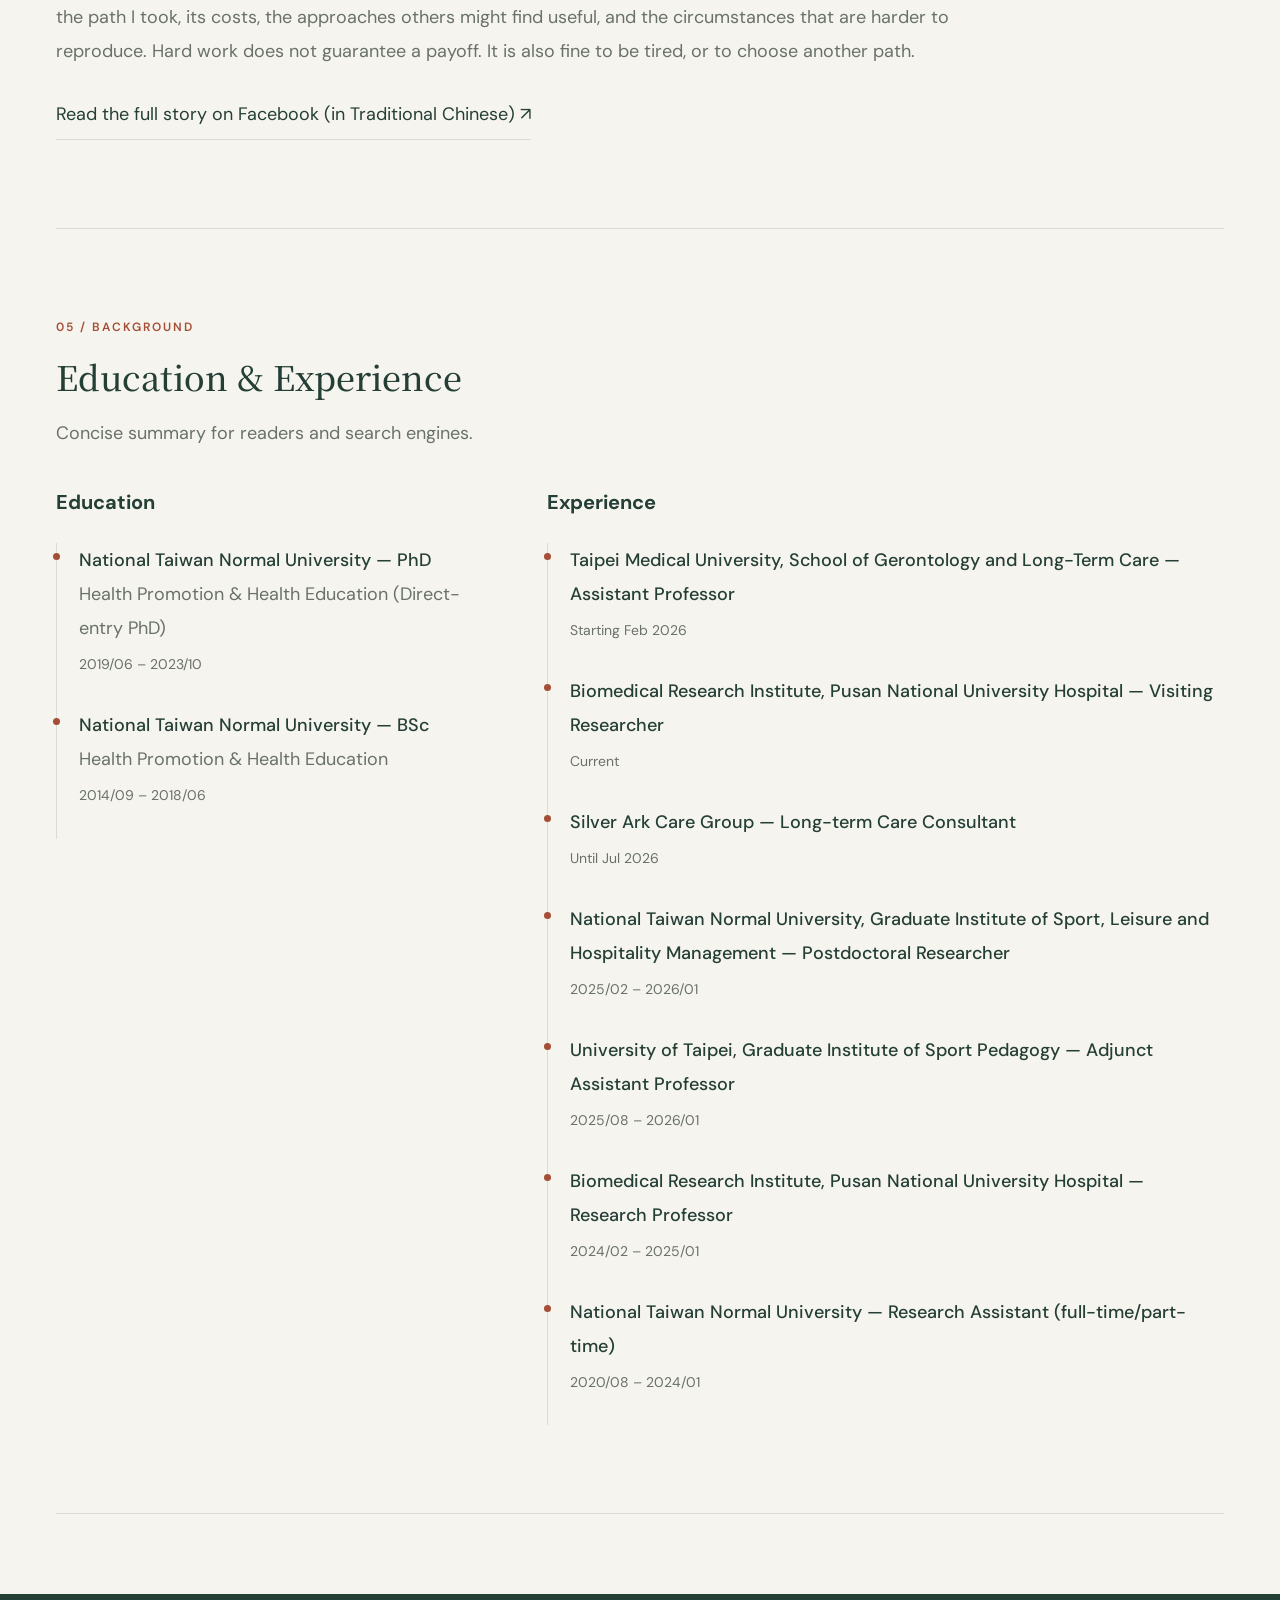
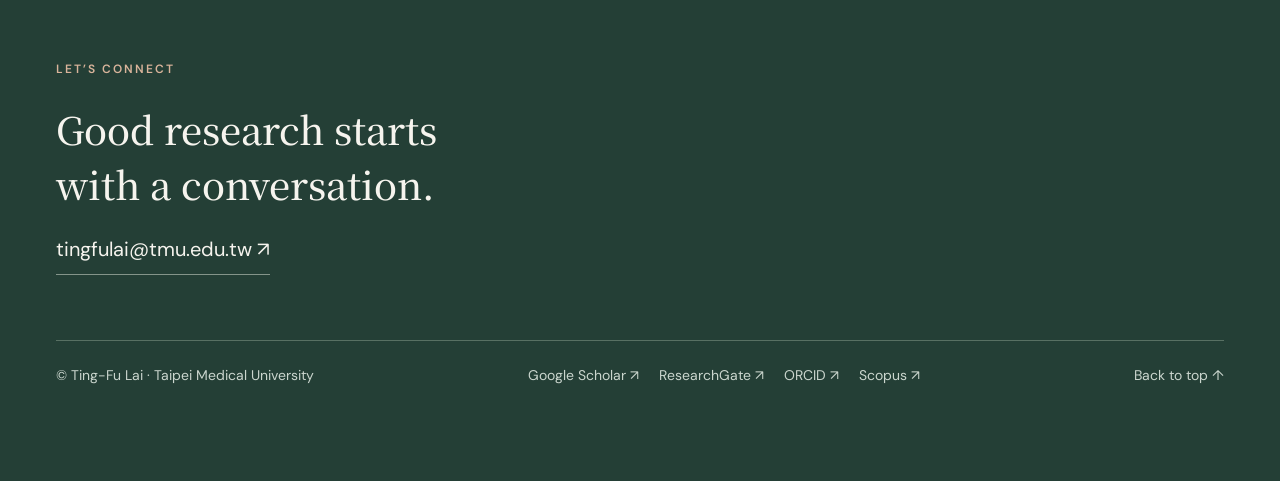
==== commit befef90e: "Add published PASTBI mortality study with co-first authorship" ====
--- a/en/index.html
+++ b/en/index.html
@@ -495,7 +495,7 @@
       }
     };
 </script>
-<script src="../assets/site.js?v=20260926-inline-link" defer>
+<script src="../assets/site.js?v=20261002-publication" defer>
 </script>
 <aside class="reading-controls" aria-label="Reading settings" hidden>
 <label for="reading-size">Text size</label>
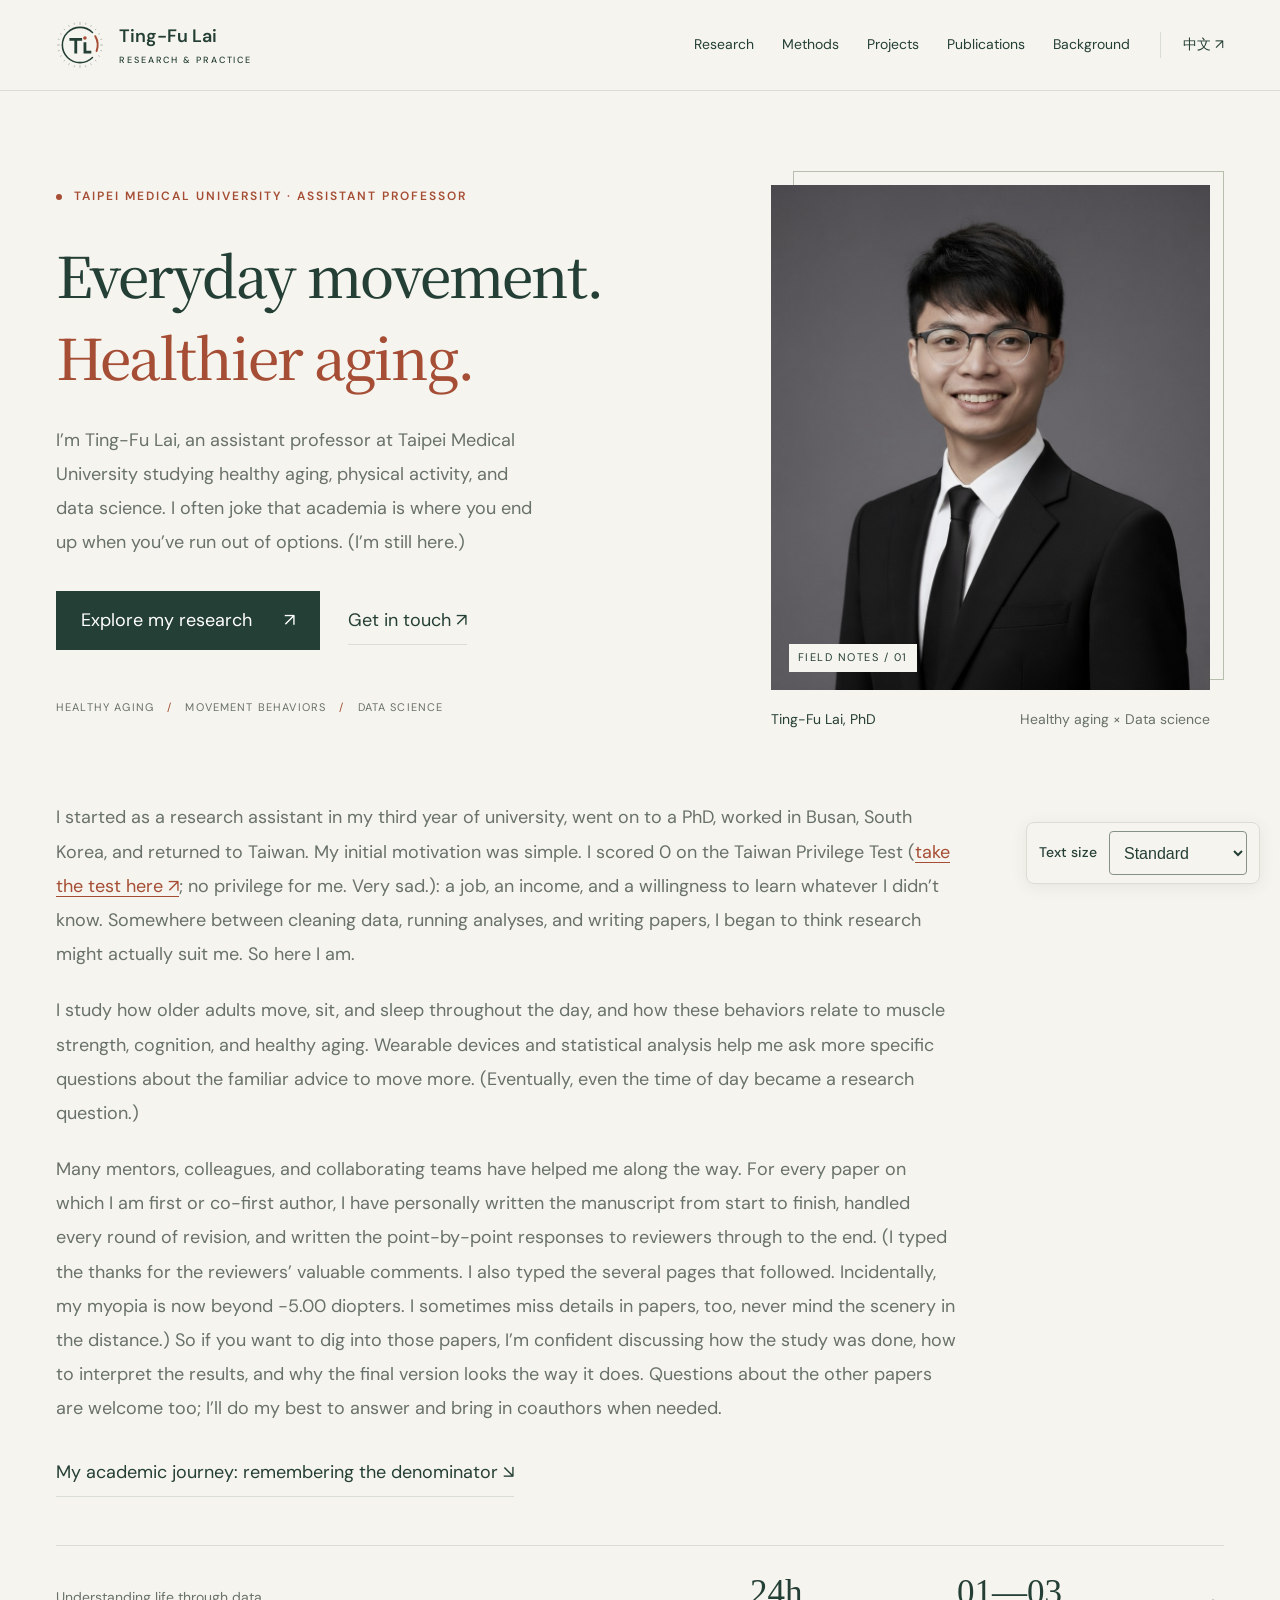
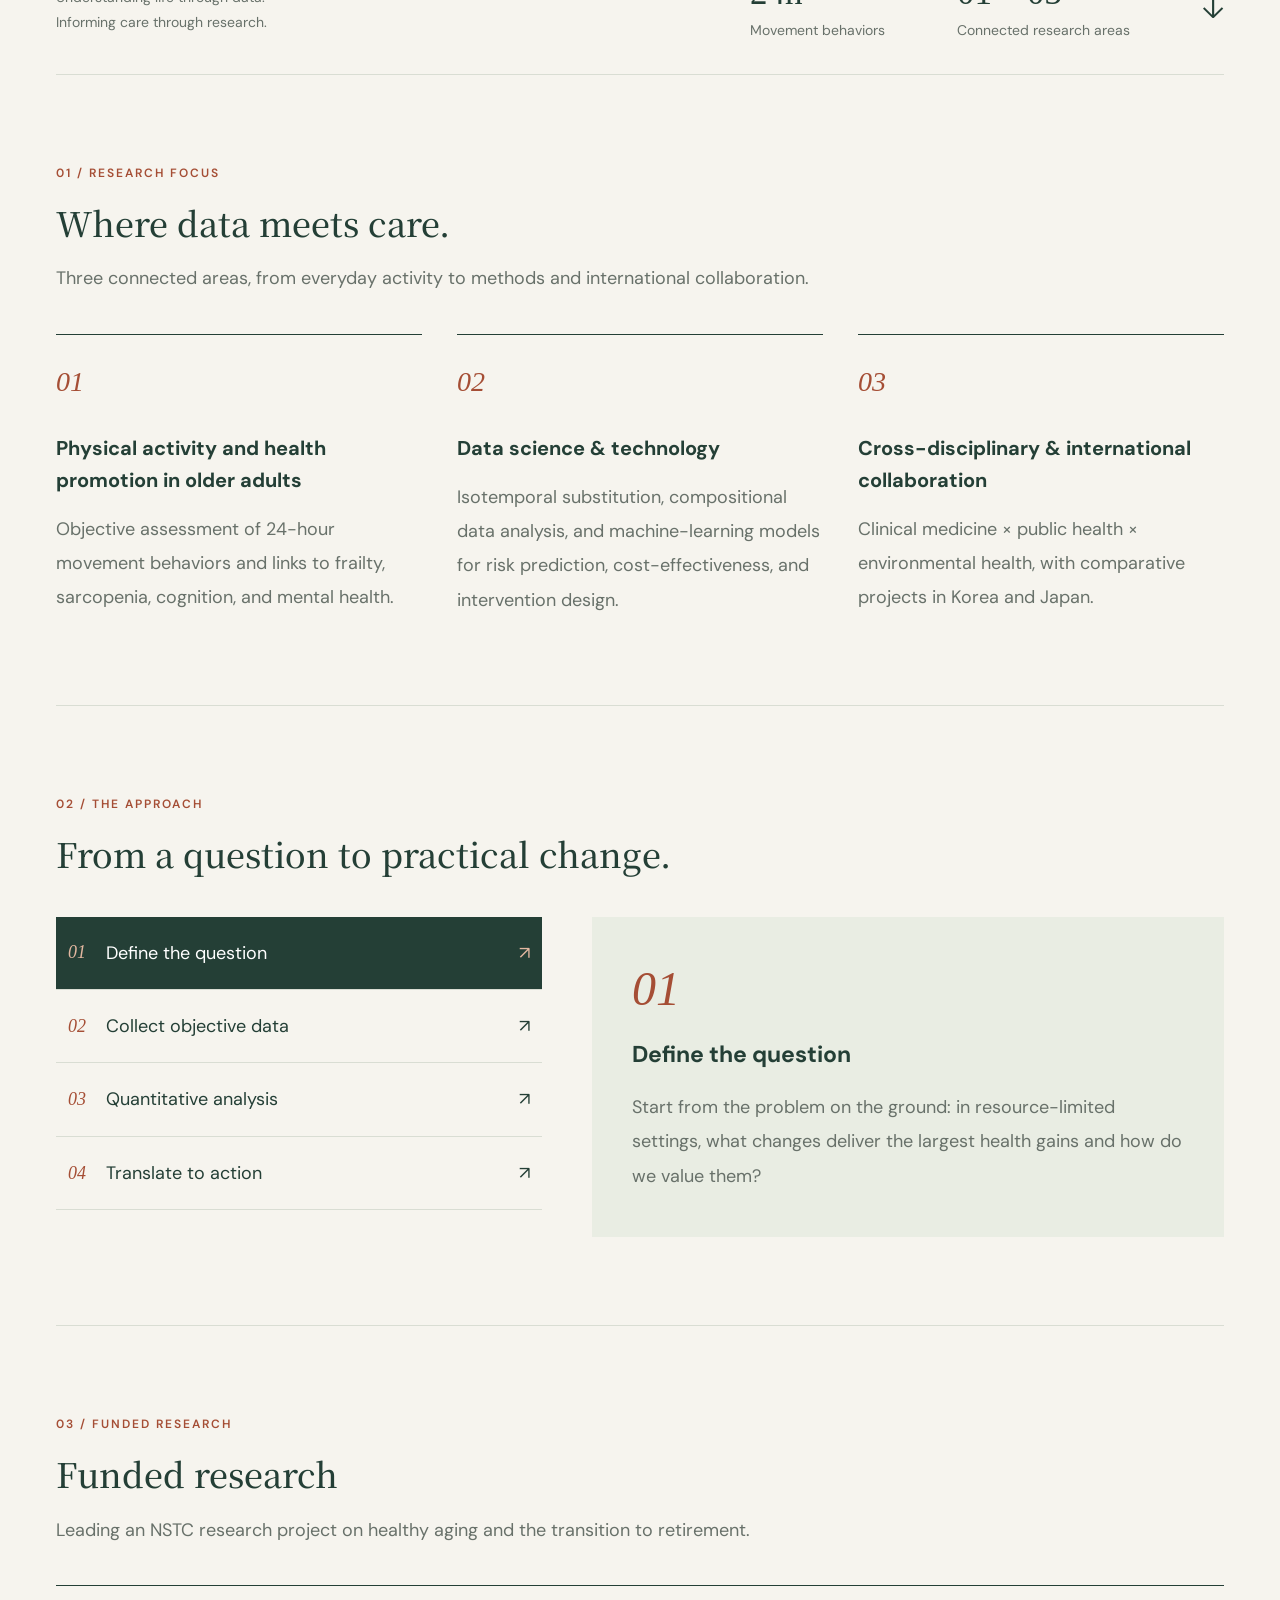
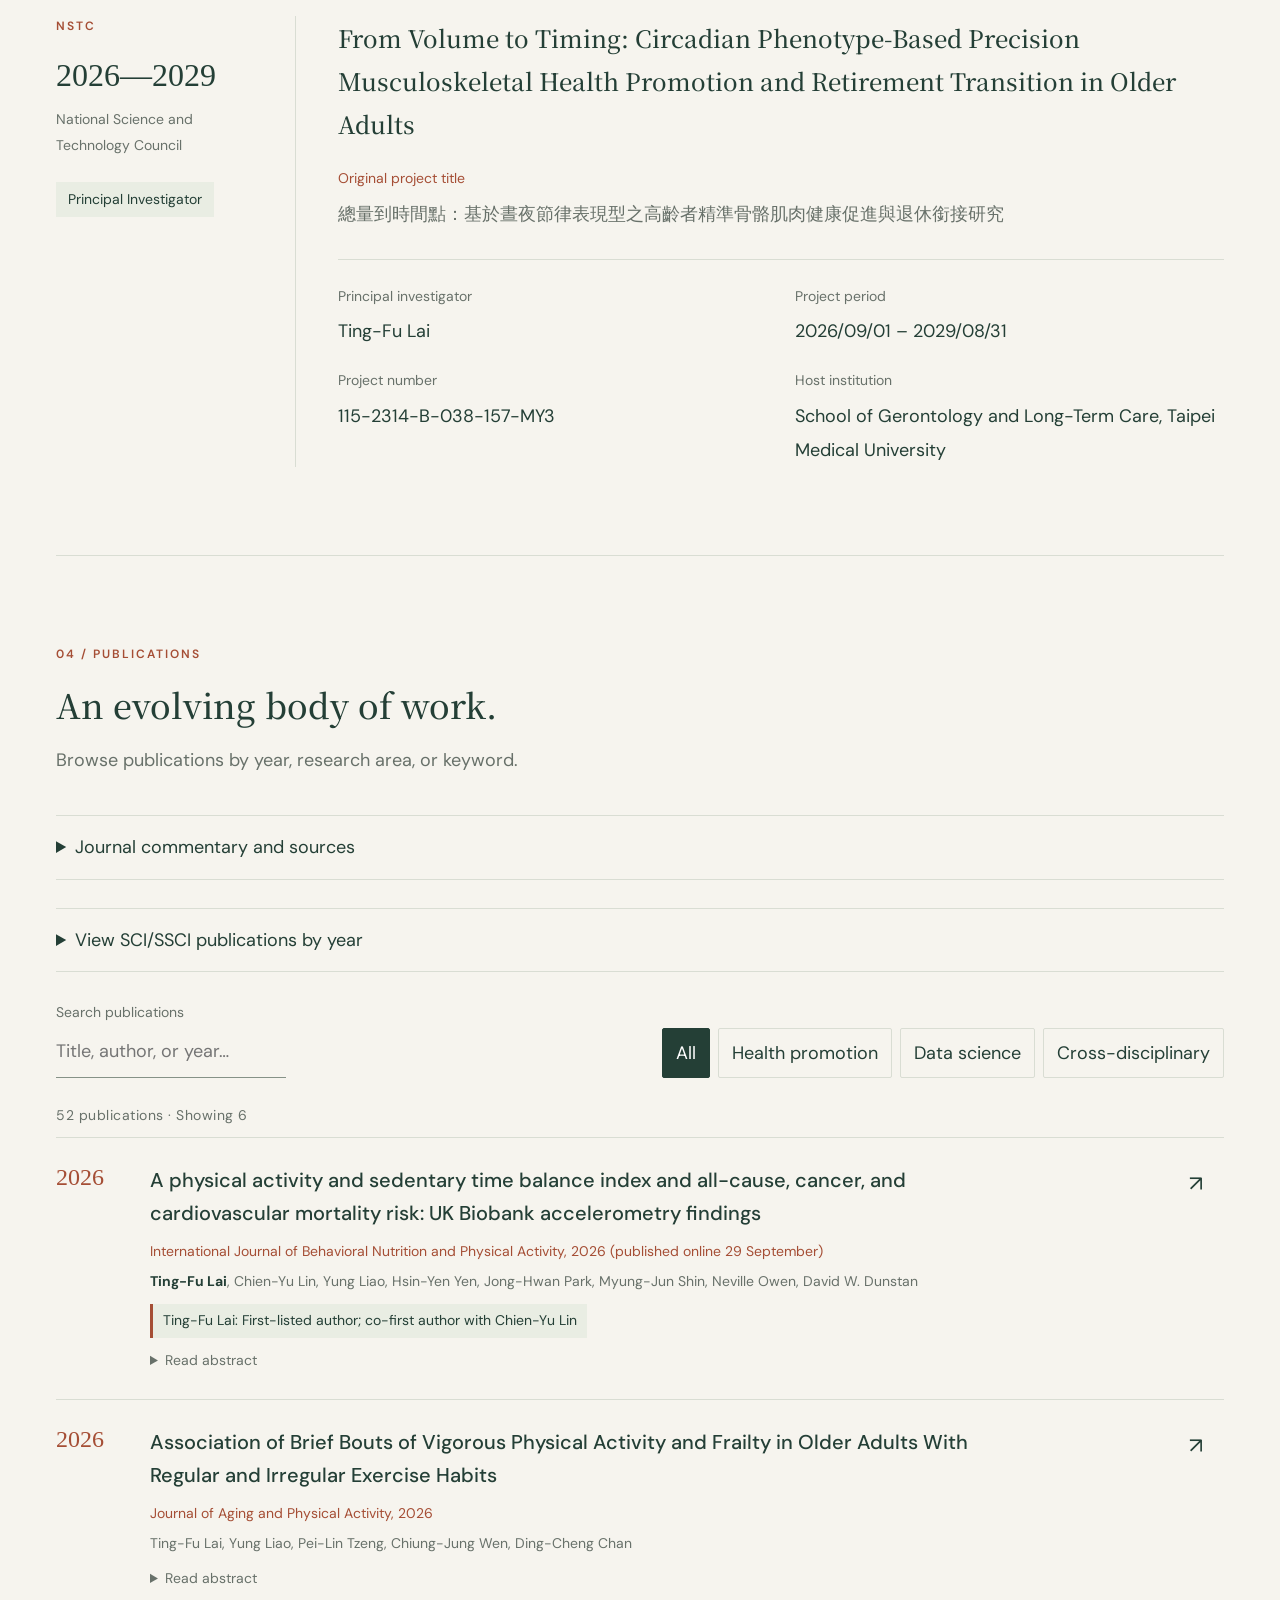
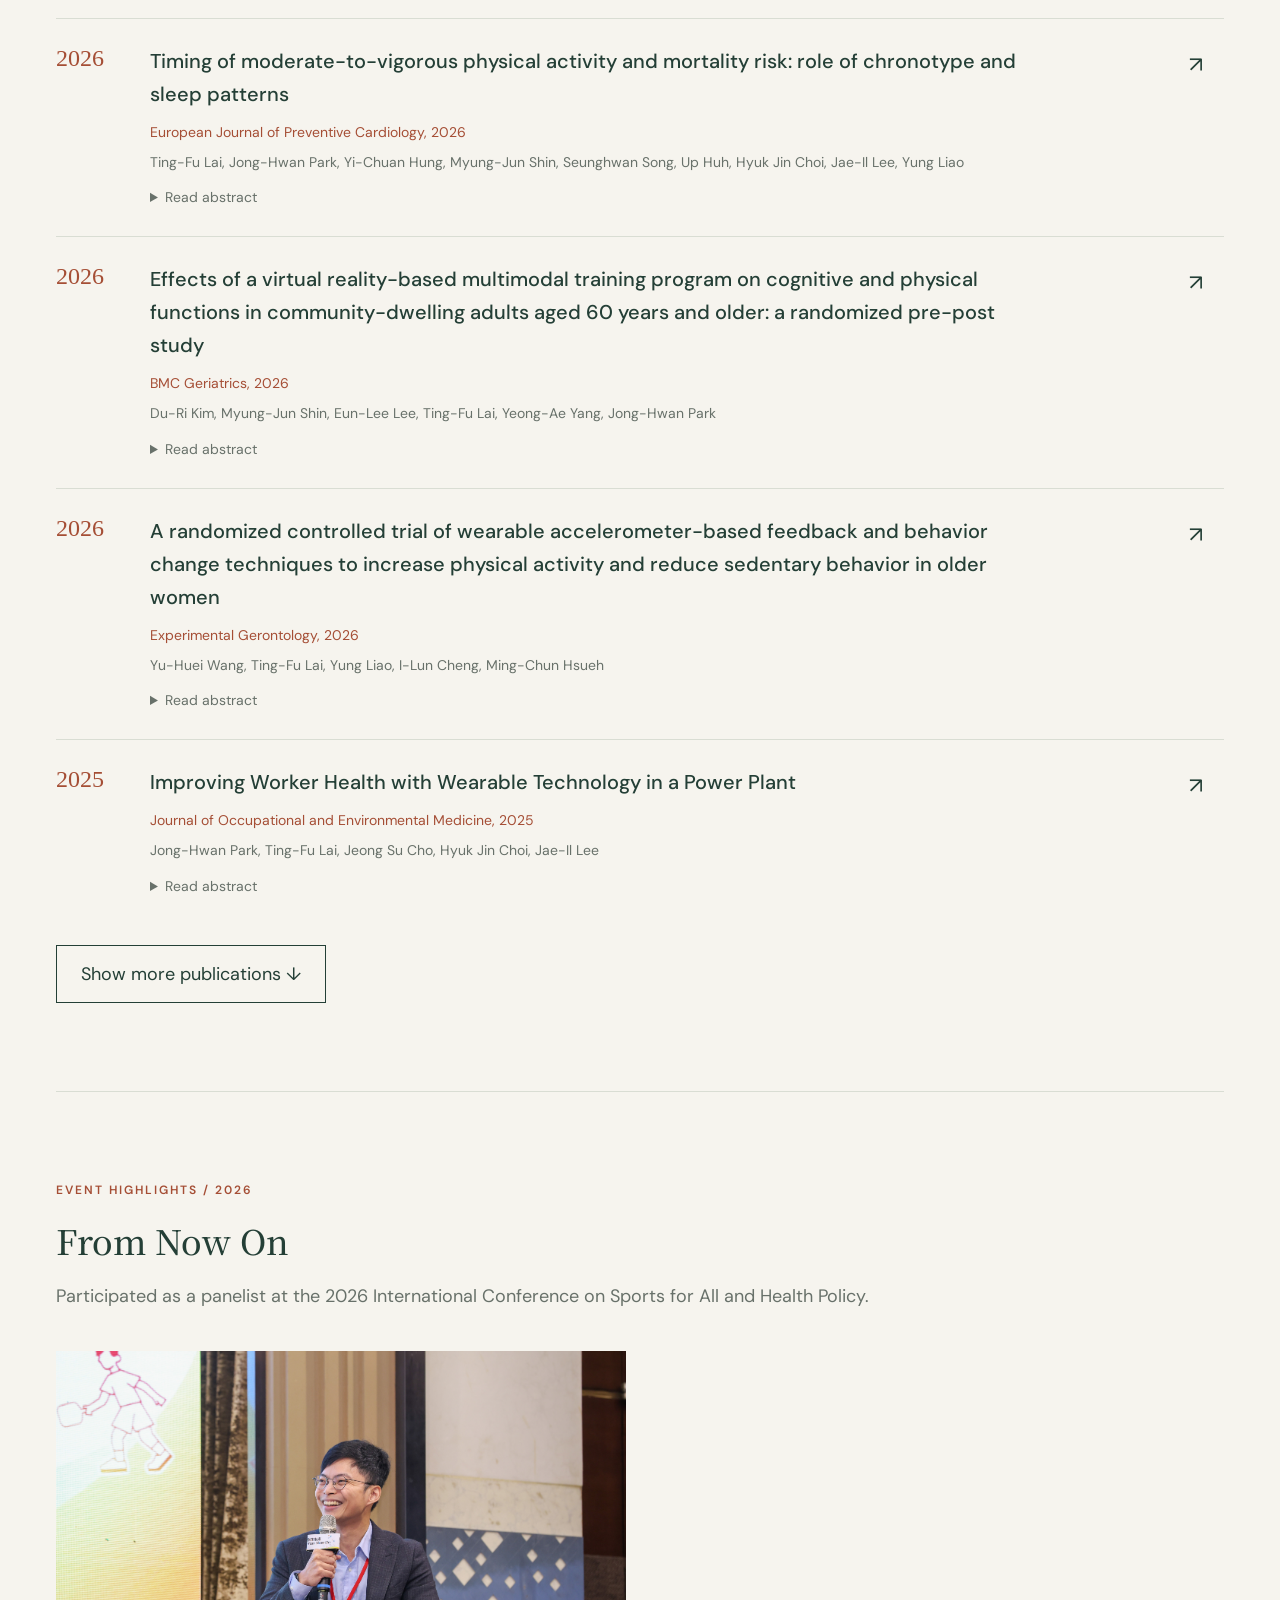
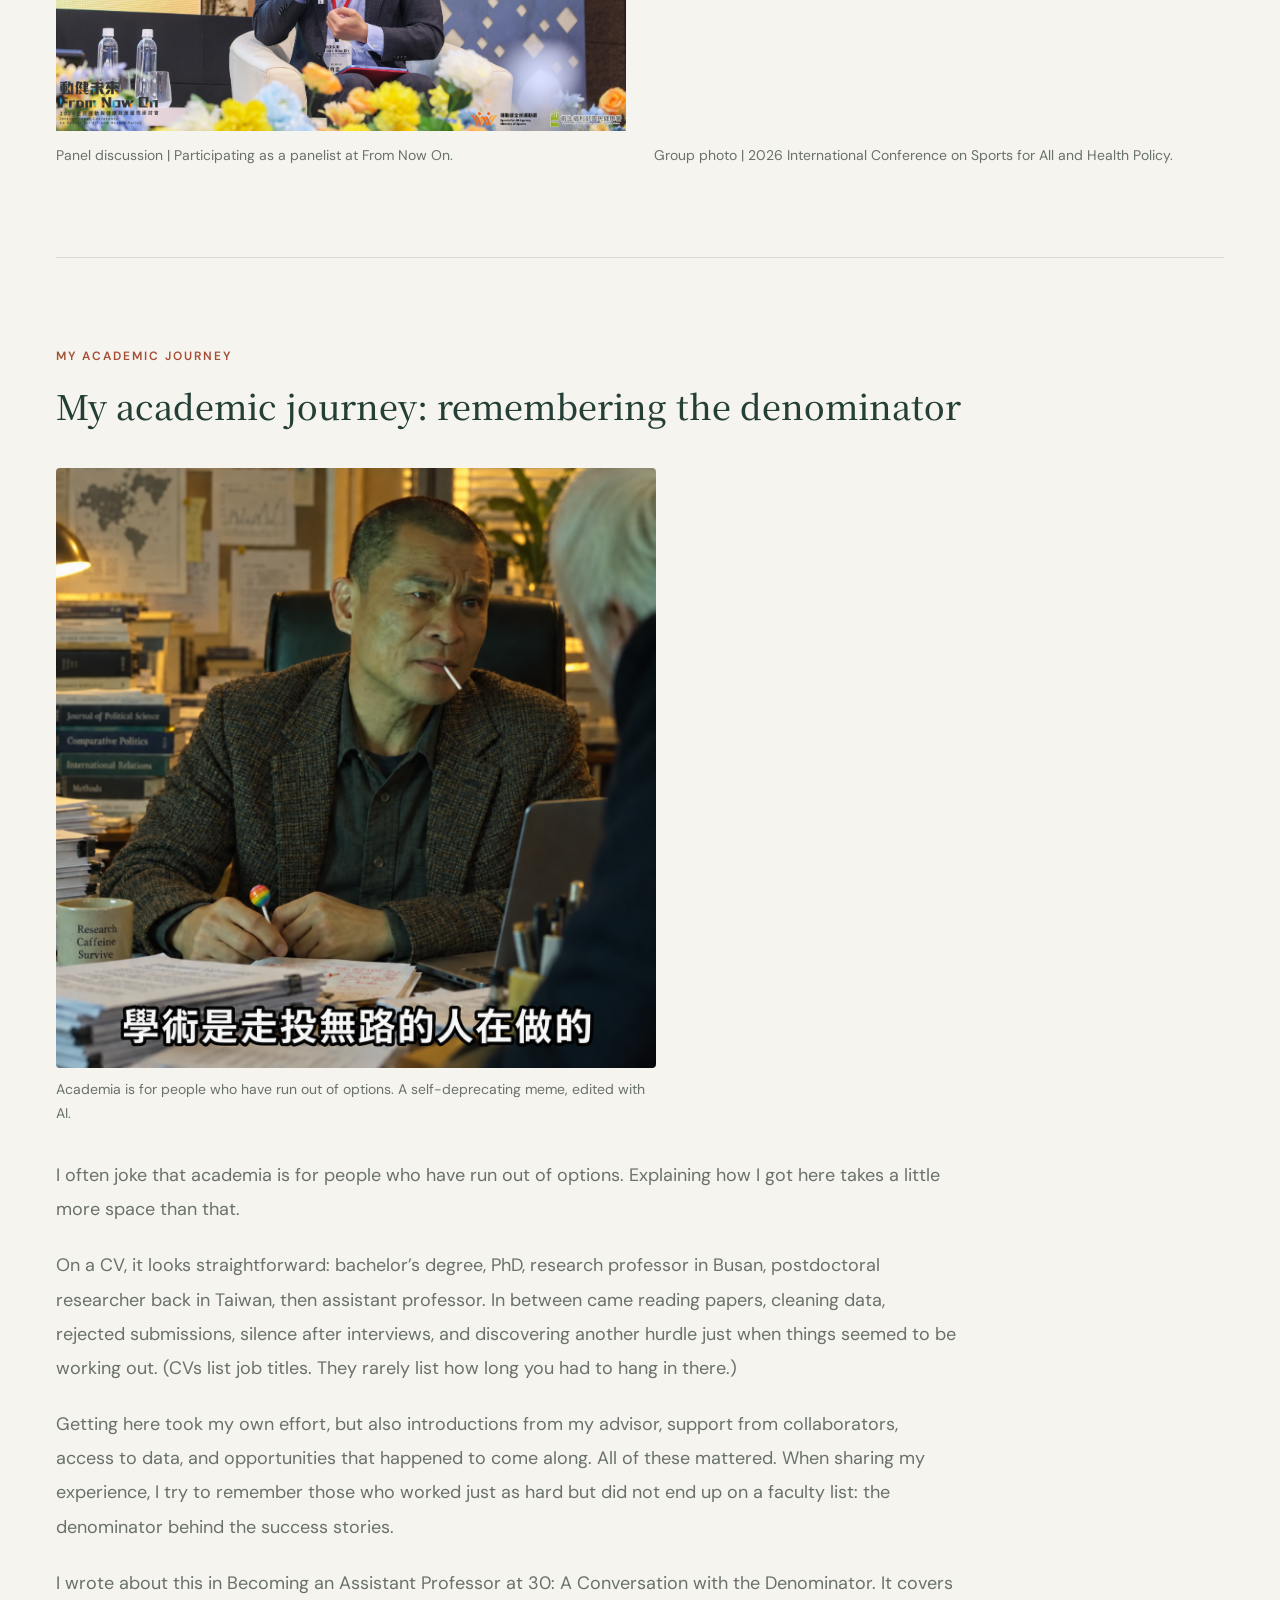
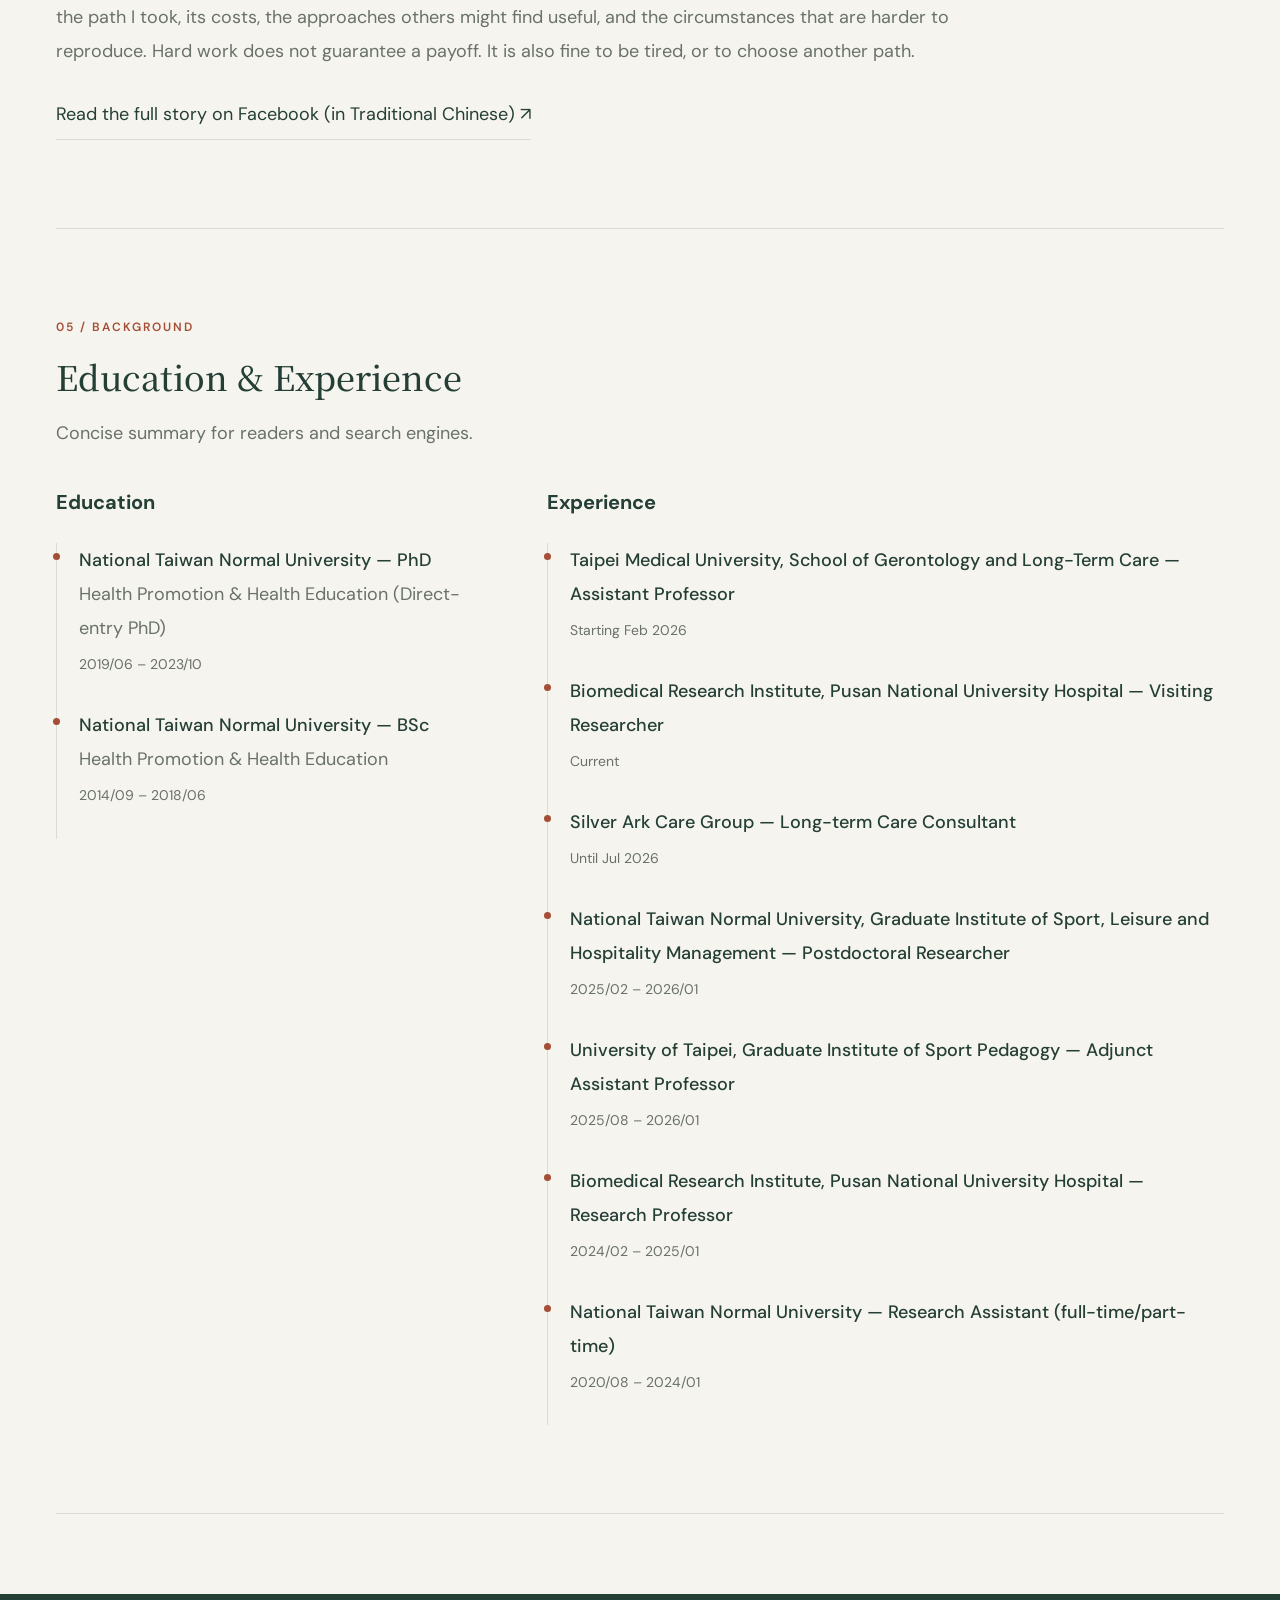
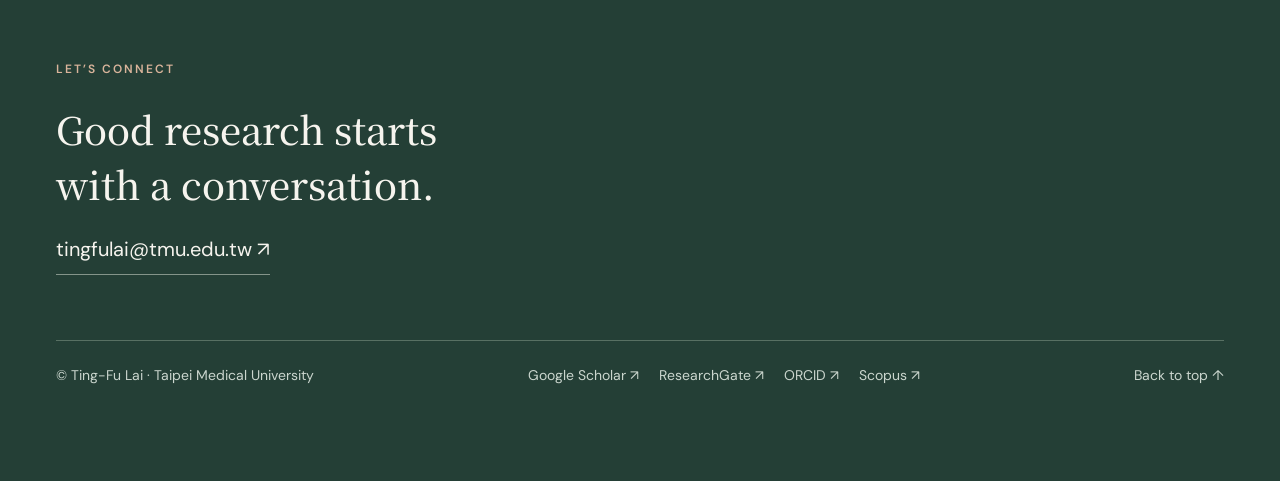
==== commit 83bb727c: "Add database cost aside to PASTBI summaries" ====
--- a/en/index.html
+++ b/en/index.html
@@ -495,7 +495,7 @@
       }
     };
 </script>
-<script src="../assets/site.js?v=20261002-publication" defer>
+<script src="../assets/site.js?v=20261002-database-note" defer>
 </script>
 <aside class="reading-controls" aria-label="Reading settings" hidden>
 <label for="reading-size">Text size</label>
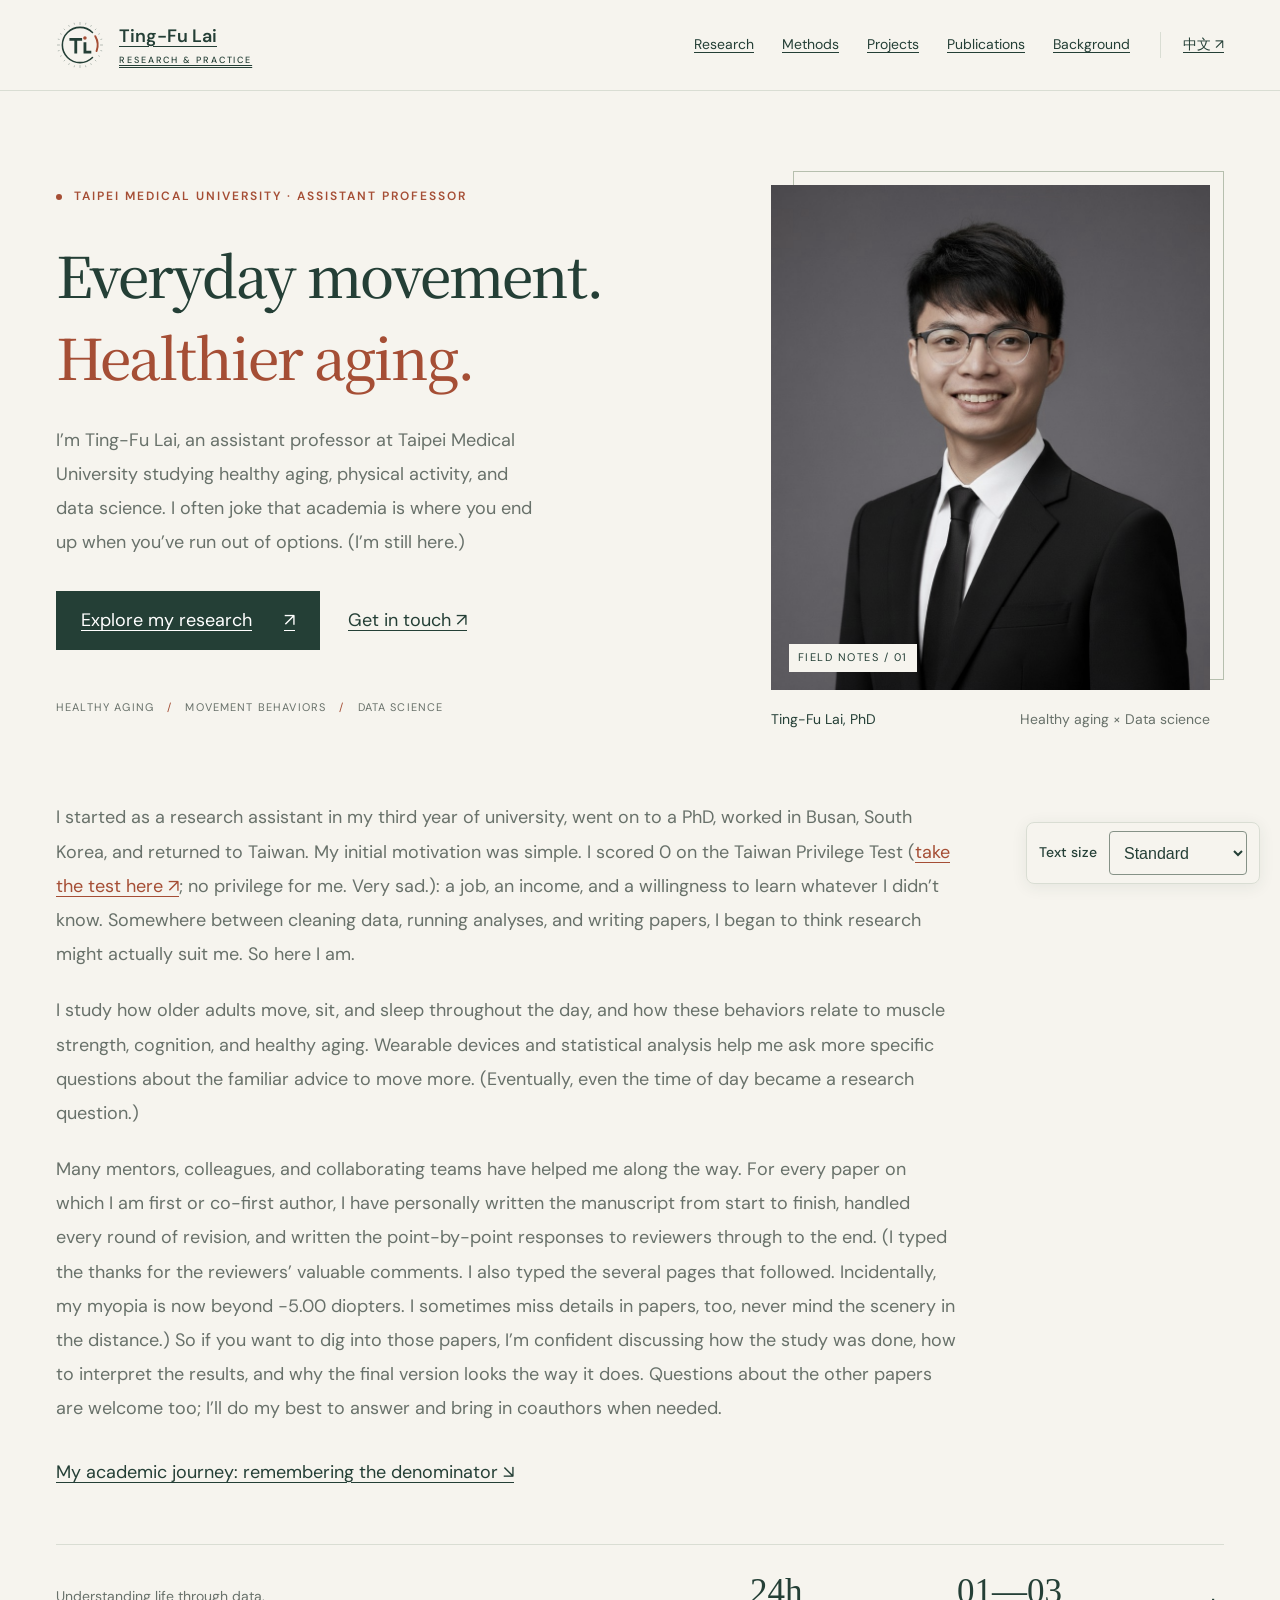
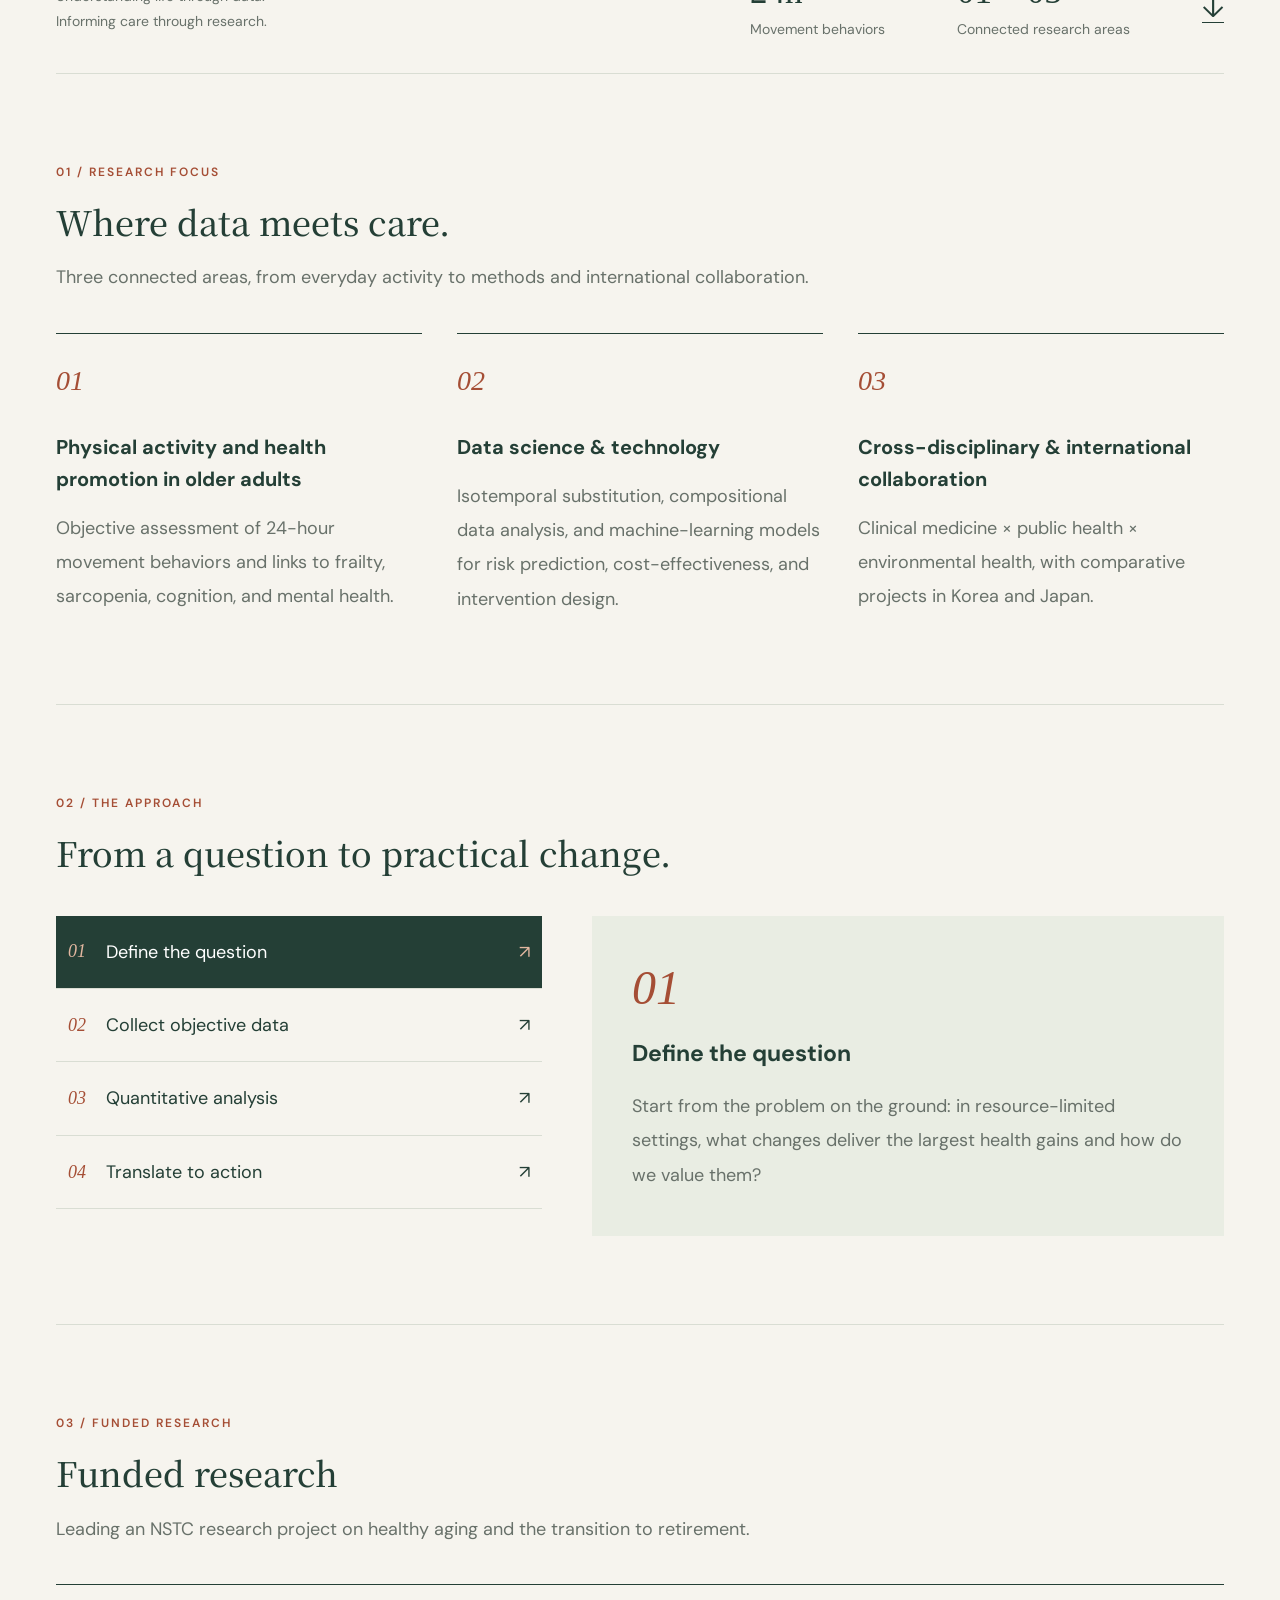
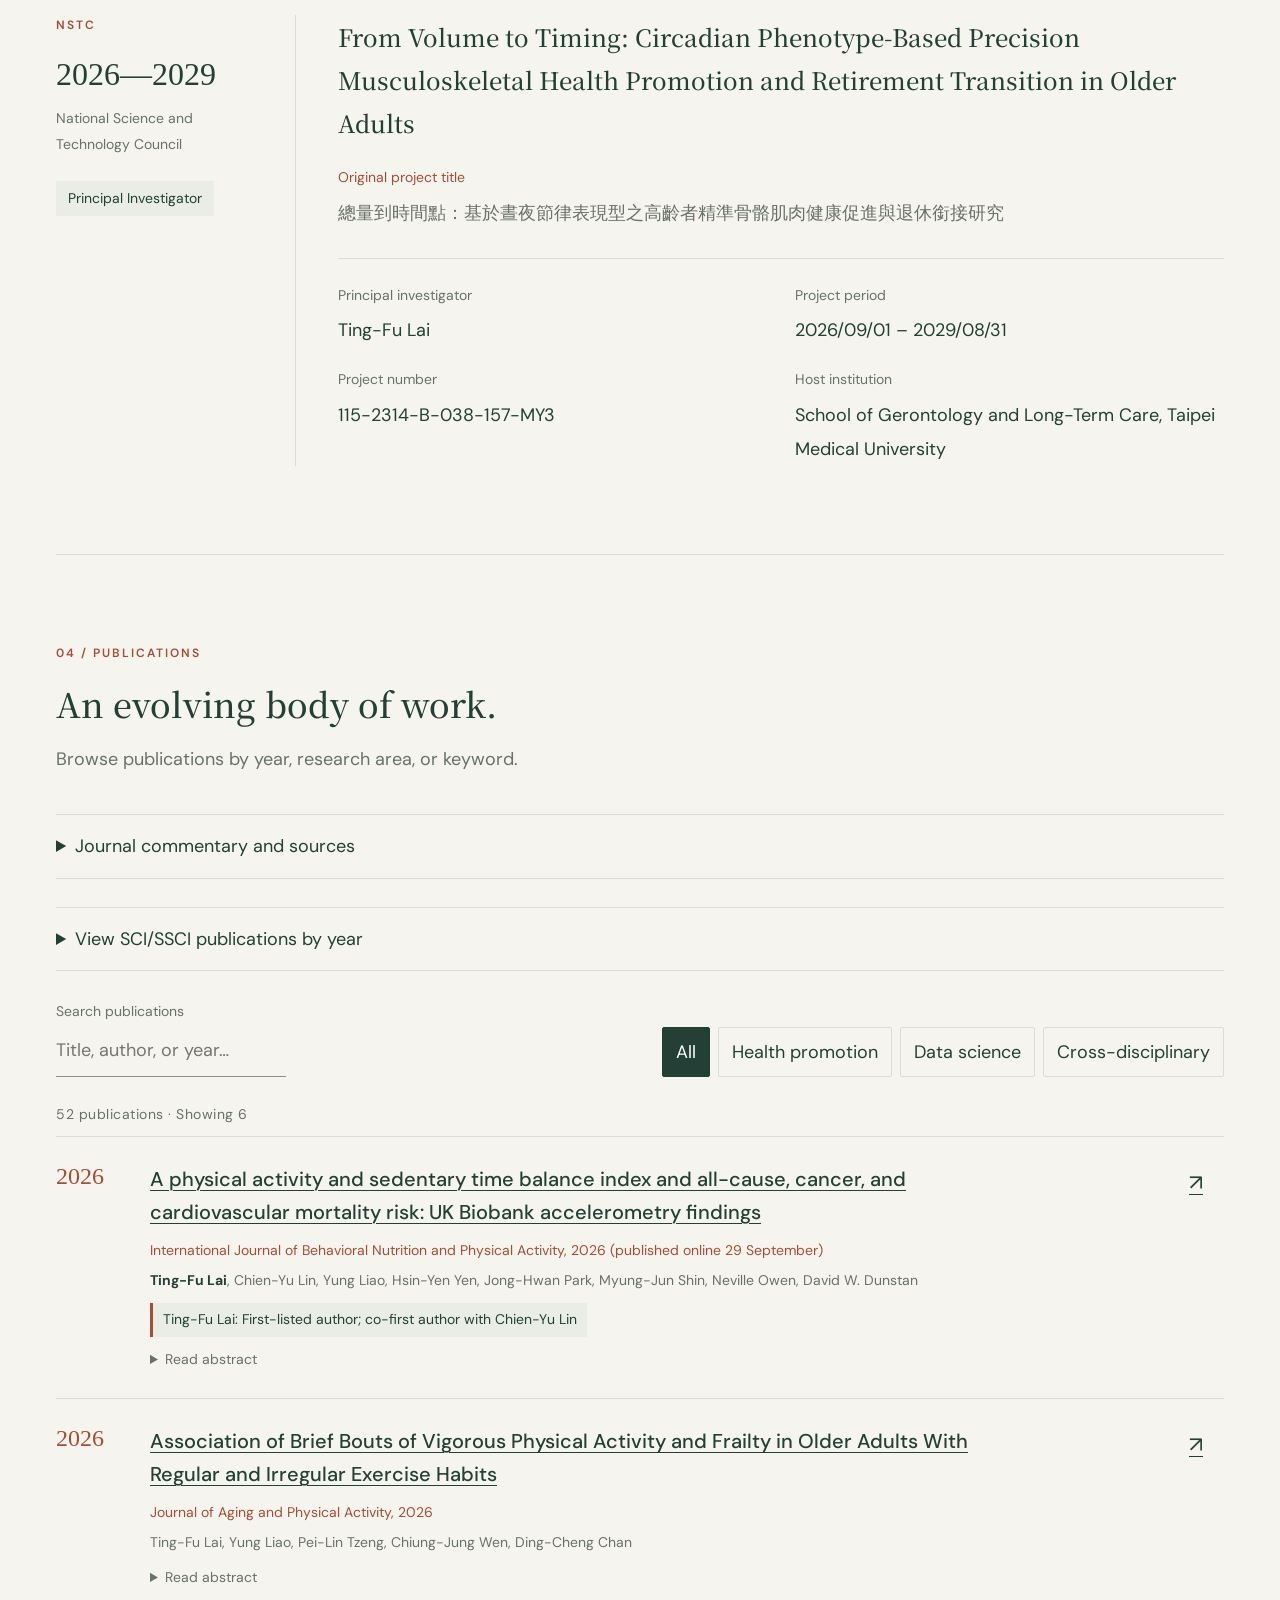
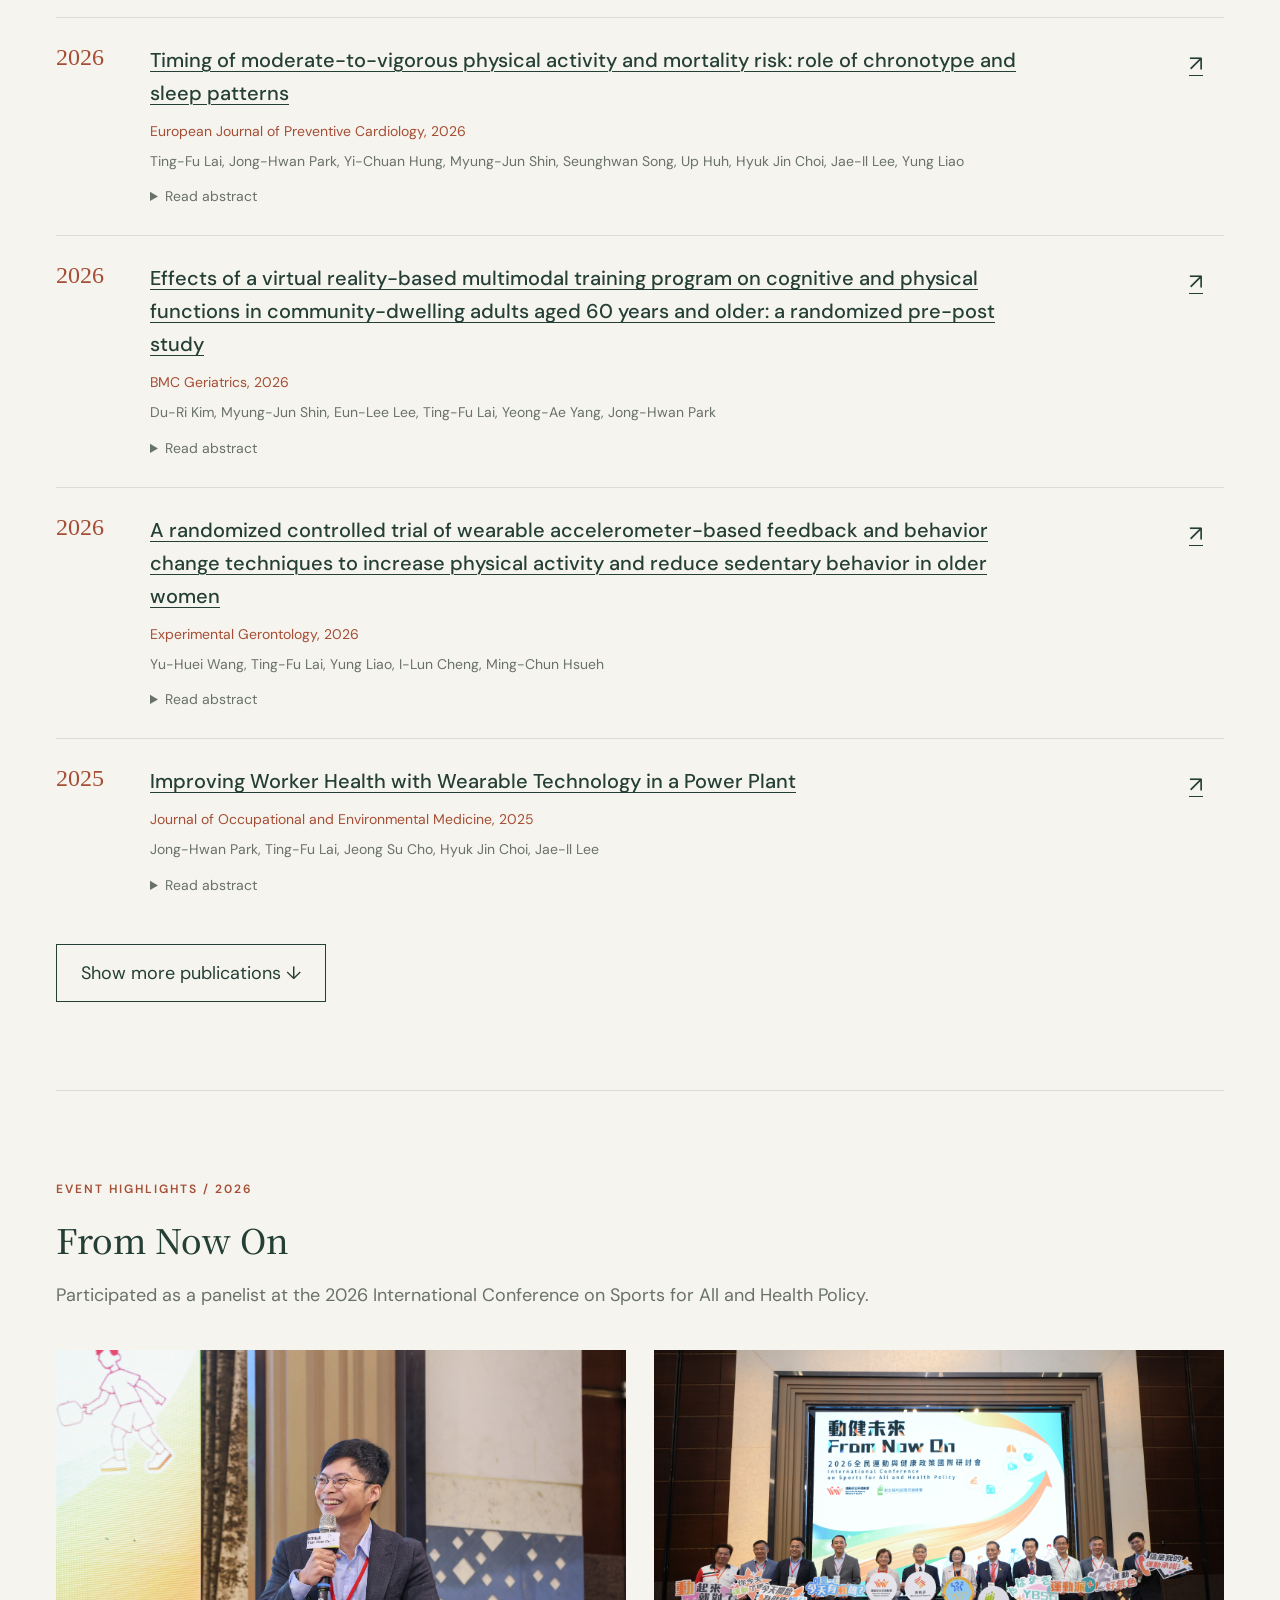
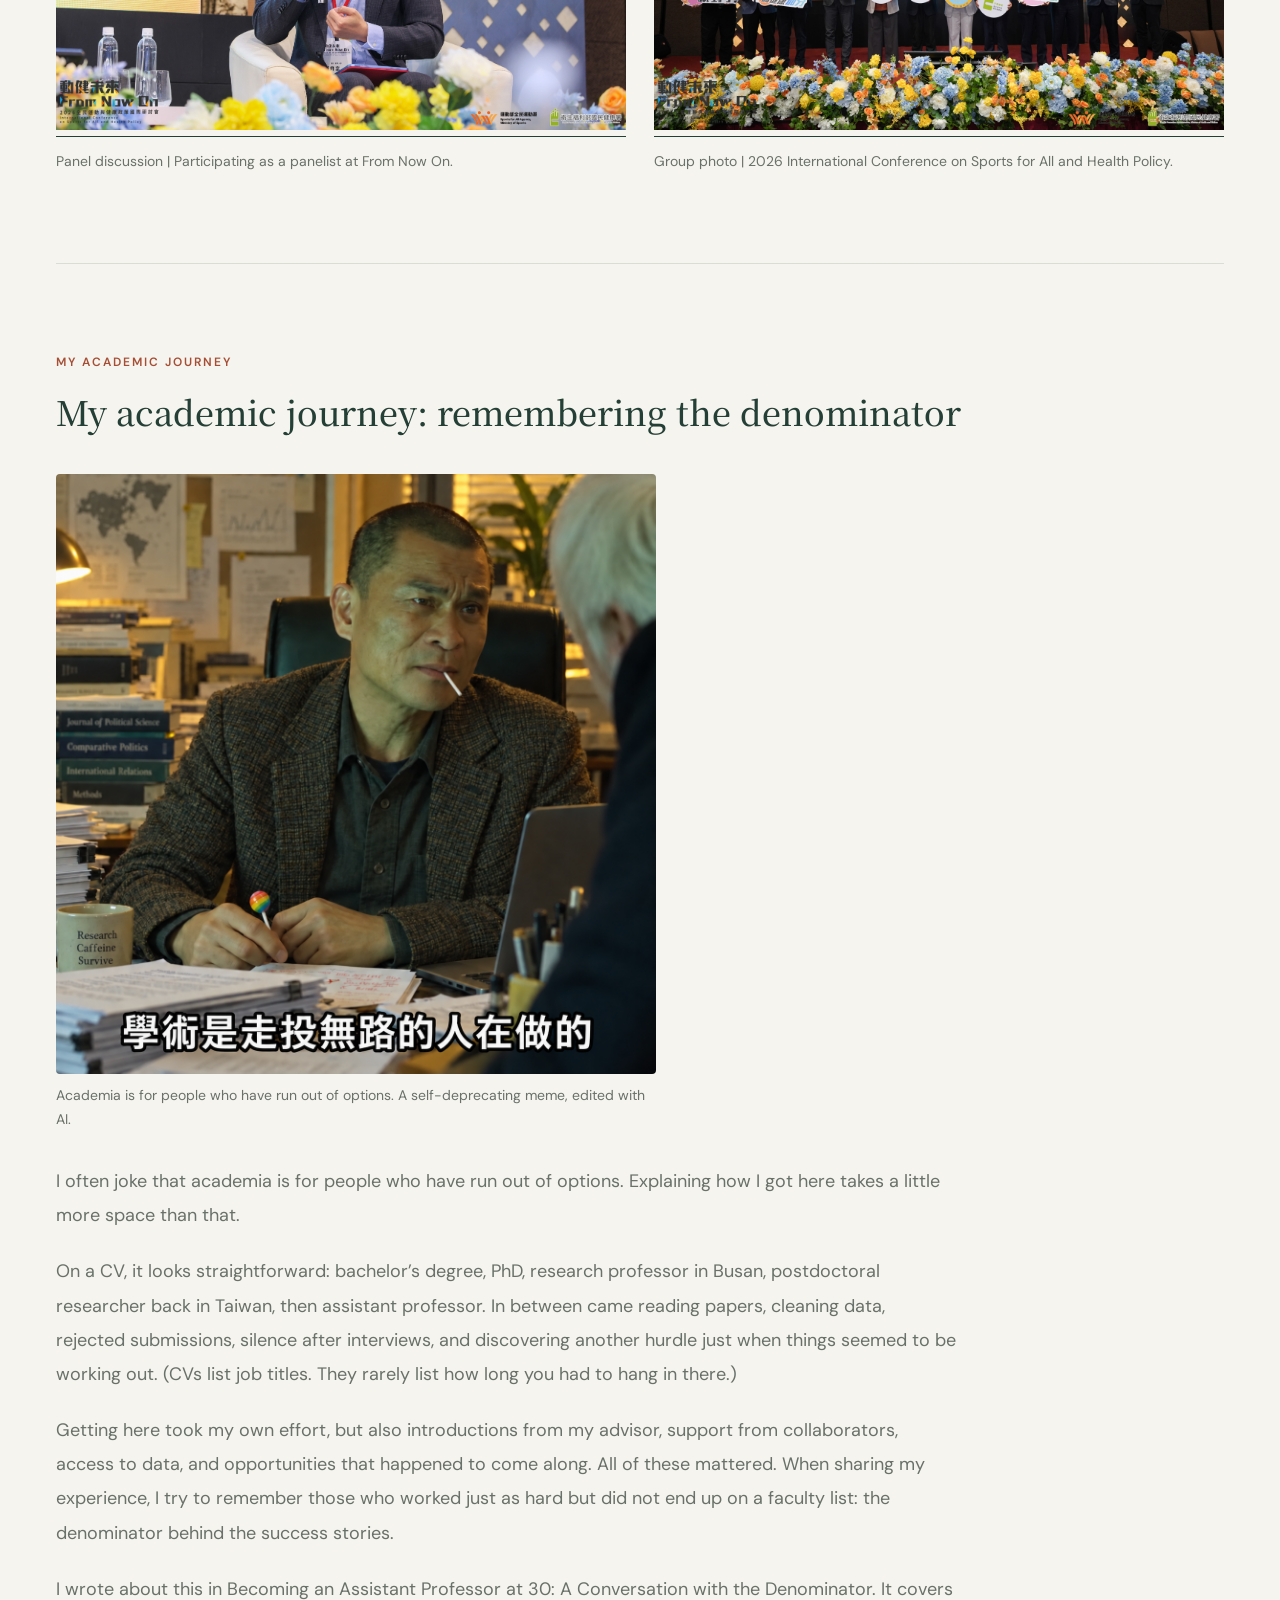
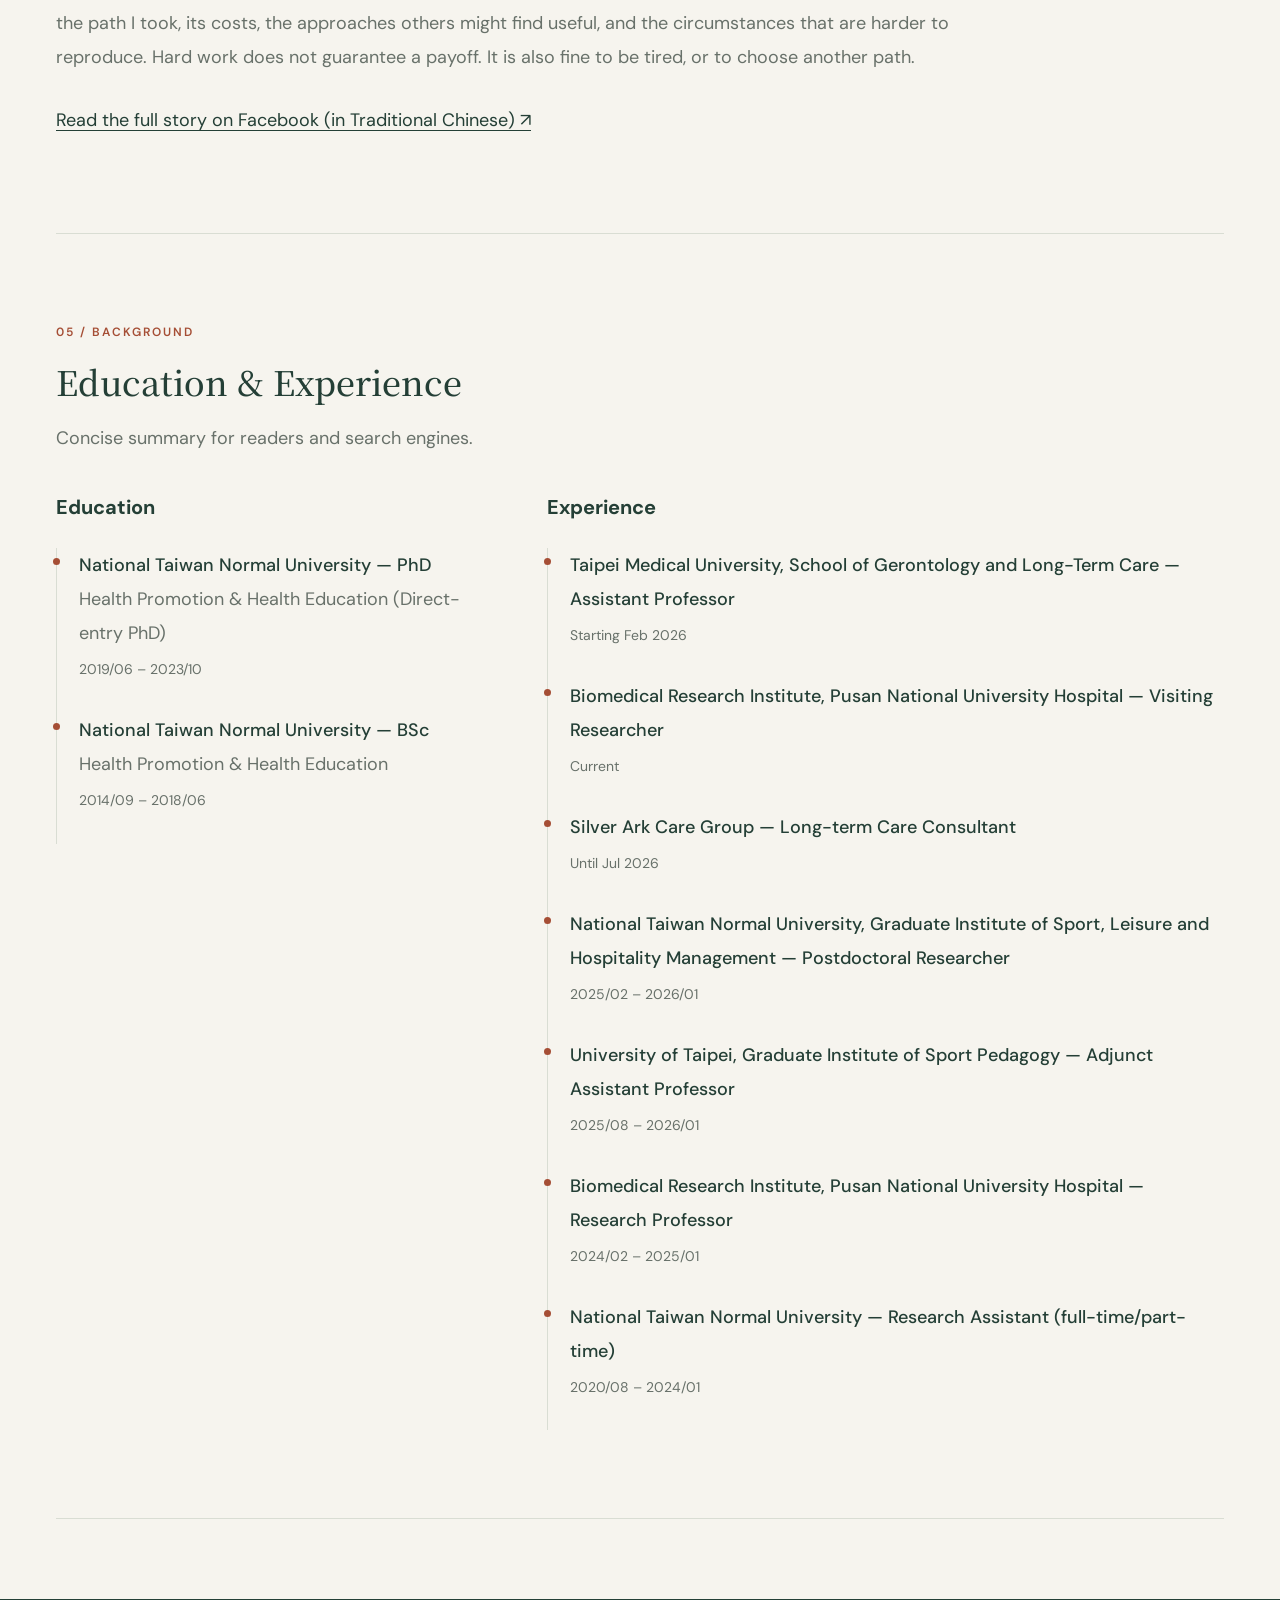
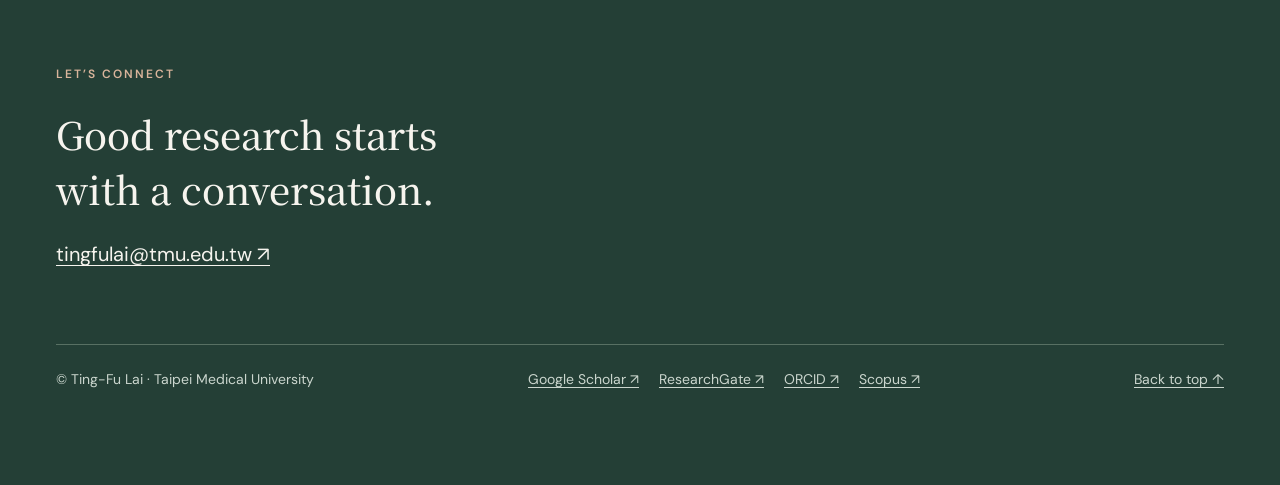
==== commit 6cf3d32f: "Underline all website links in both languages" ====
--- a/en/index.html
+++ b/en/index.html
@@ -138,7 +138,7 @@
 </script>
 
 
-<link rel="stylesheet" href="../assets/site.css?v=20260929-events">
+<link rel="stylesheet" href="../assets/site.css?v=20261023-link-underlines">
 <link rel="icon" type="image/svg+xml" href="../assets/logo.svg">
 </head>
 <body>
--- a/assets/site.css
+++ b/assets/site.css
@@ -2,7 +2,8 @@
 *{box-sizing:border-box}
 html{scroll-behavior:smooth;scroll-padding-top:100px}
 body{margin:0;background:var(--paper);color:var(--ink);font-family:'DM Sans',system-ui,-apple-system,sans-serif;font-size:16px;line-height:1.8}
-a{color:inherit;text-decoration:none}
+a{color:inherit}
+a[href],a[href] span,a[href] small{text-decoration:underline;text-decoration-thickness:1px;text-underline-offset:.2em;text-decoration-skip-ink:auto}
 button,input{font:inherit}
 button,a,input,summary{-webkit-tap-highlight-color:transparent}
 button,summary{cursor:pointer}
@@ -23,8 +24,8 @@
 .brand-mark{width:48px;height:48px;flex-shrink:0}
 .brand small{display:block;font-size:9px;letter-spacing:1.9px;margin-top:5px;font-weight:500}
 .desktop-nav{display:flex;gap:28px;margin-left:auto;font-size:13px}
-.desktop-nav a{border-bottom:1px solid transparent;padding:8px 0}
-.desktop-nav a:hover,.desktop-nav a[aria-current]{border-color:var(--accent);color:var(--accent)}
+.desktop-nav a{padding:8px 0}
+.desktop-nav a:hover,.desktop-nav a[aria-current]{color:var(--accent)}
 .language{font-size:12px;border-left:1px solid var(--line);padding-left:22px;white-space:nowrap}
 .menu-toggle{display:none;background:none;border:0}
 .hero{display:grid;grid-template-columns:1.4fr 1fr;gap:80px;align-items:center;padding:80px 0 68px}
@@ -43,7 +44,7 @@
 .hero-actions{display:flex;align-items:center;gap:28px;margin-top:32px}
 .button{display:inline-flex;align-items:center;justify-content:center;gap:32px;background:var(--ink);color:#fff;padding:12px 24px;border:1px solid var(--ink);font-size:13px;transition:background .2s}
 .button:hover{background:#3e594b}
-.text-link{font-size:13px;border-bottom:1px solid var(--line);padding-block:8px}
+.text-link{font-size:13px;padding-block:8px}
 .text-link:hover{color:var(--accent)}
 .inline-link{color:var(--accent);text-decoration:underline;text-decoration-thickness:1px;text-underline-offset:.2em}
 .inline-link:hover{text-decoration-thickness:2px}
@@ -108,6 +109,7 @@
 .secondary{background:transparent;color:var(--ink);margin-top:20px}
 .secondary:hover{background:var(--soft)}
 .event-gallery{display:grid;grid-template-columns:repeat(2,minmax(0,1fr));gap:28px}
+.event-gallery a{display:block;border-bottom:1px solid currentColor;padding-bottom:6px}
 .event-gallery img{width:100%;height:auto}
 .event-gallery figcaption{margin-top:12px;font-size:var(--reading-small,14px);color:var(--muted)}
 @media(max-width:760px){.event-gallery{grid-template-columns:1fr}}
@@ -129,7 +131,7 @@
 footer{background:var(--ink);color:var(--paper);margin-top:80px;padding:65px 0 28px}
 footer .eyebrow{color:#d9b49b}
 footer h2{font-size:38px;margin:20px 0}
-.contact-email{display:inline-block;border-bottom:1px solid #84948a;padding-bottom:7px;font-size:20px}
+.contact-email{display:inline-block;padding-bottom:7px;font-size:20px}
 .footer-bottom{display:flex;justify-content:space-between;flex-wrap:wrap;gap:20px;margin-top:65px;border-top:1px solid #587063;padding-top:22px;font-size:10px;color:#cbd6ce}
 .footer-bottom>div{display:flex;flex-wrap:wrap;gap:20px}
 .footer-bottom a:hover{color:white;text-decoration:underline}
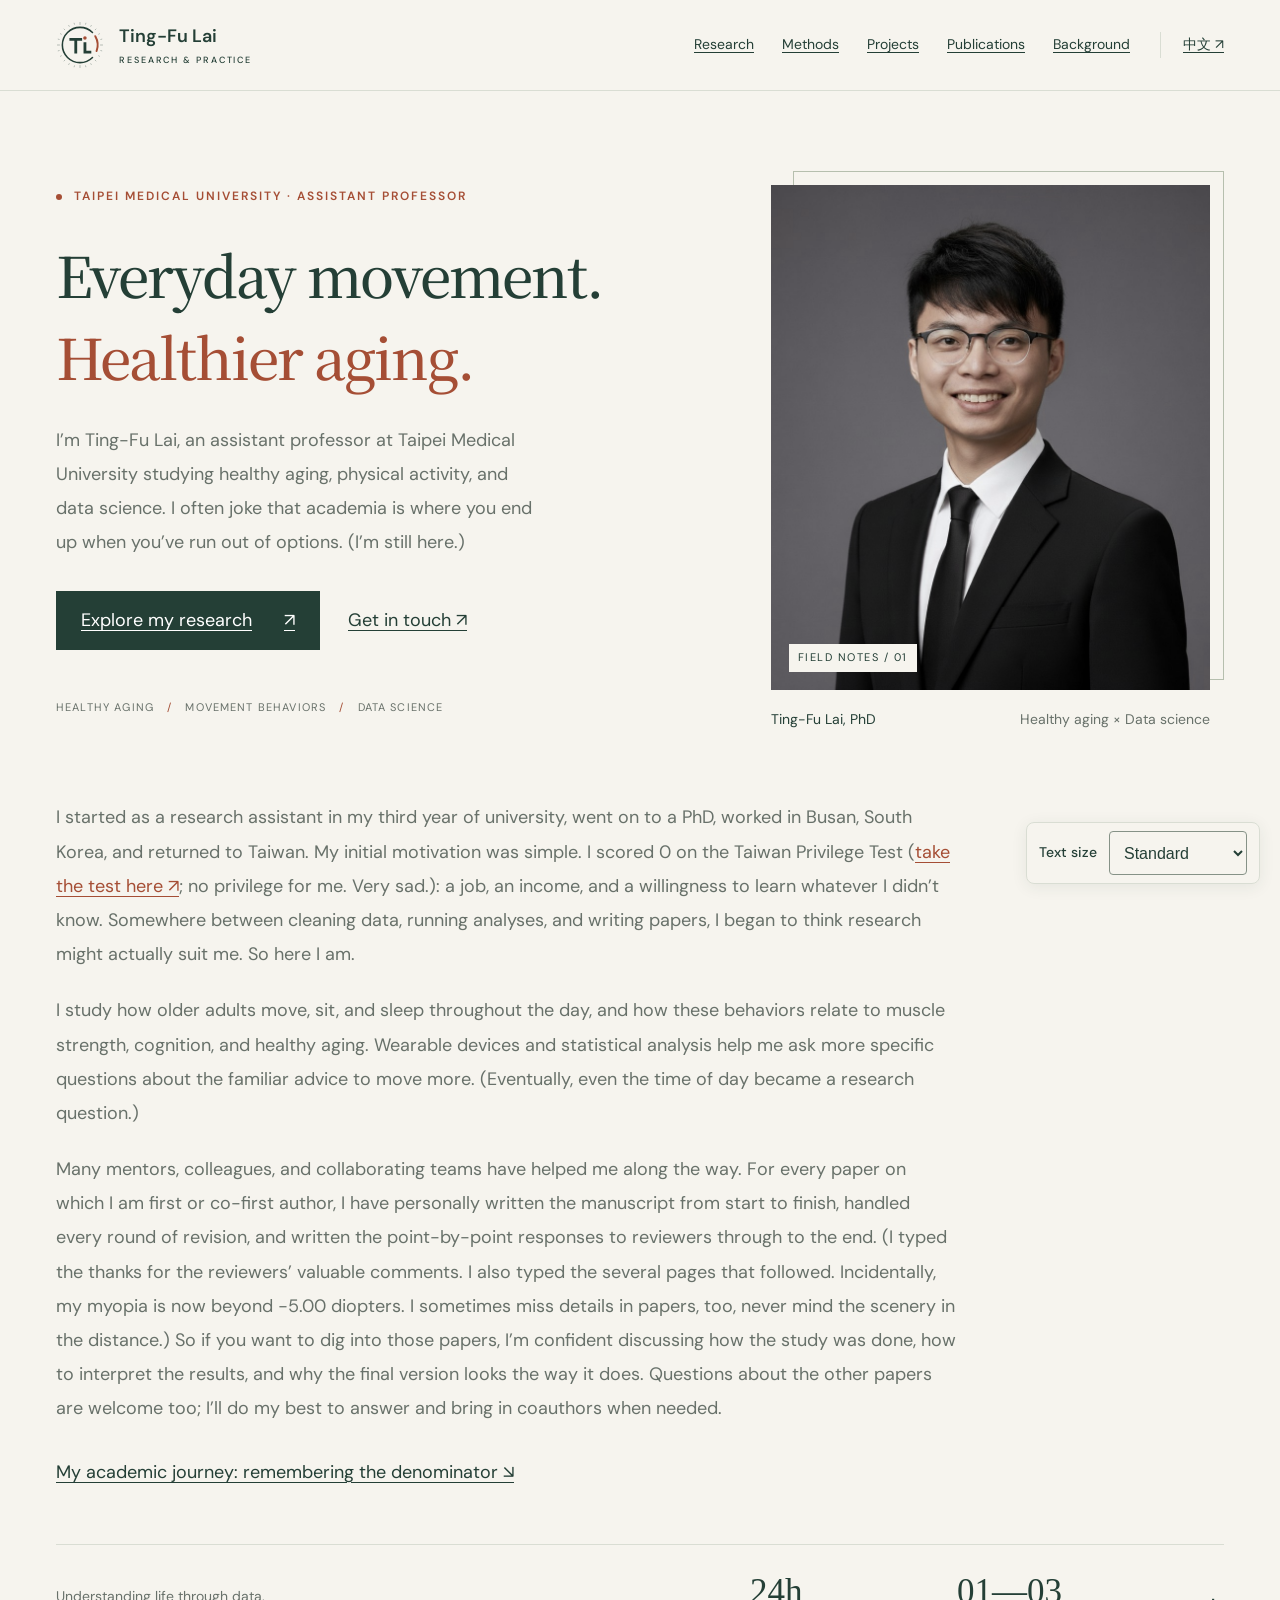
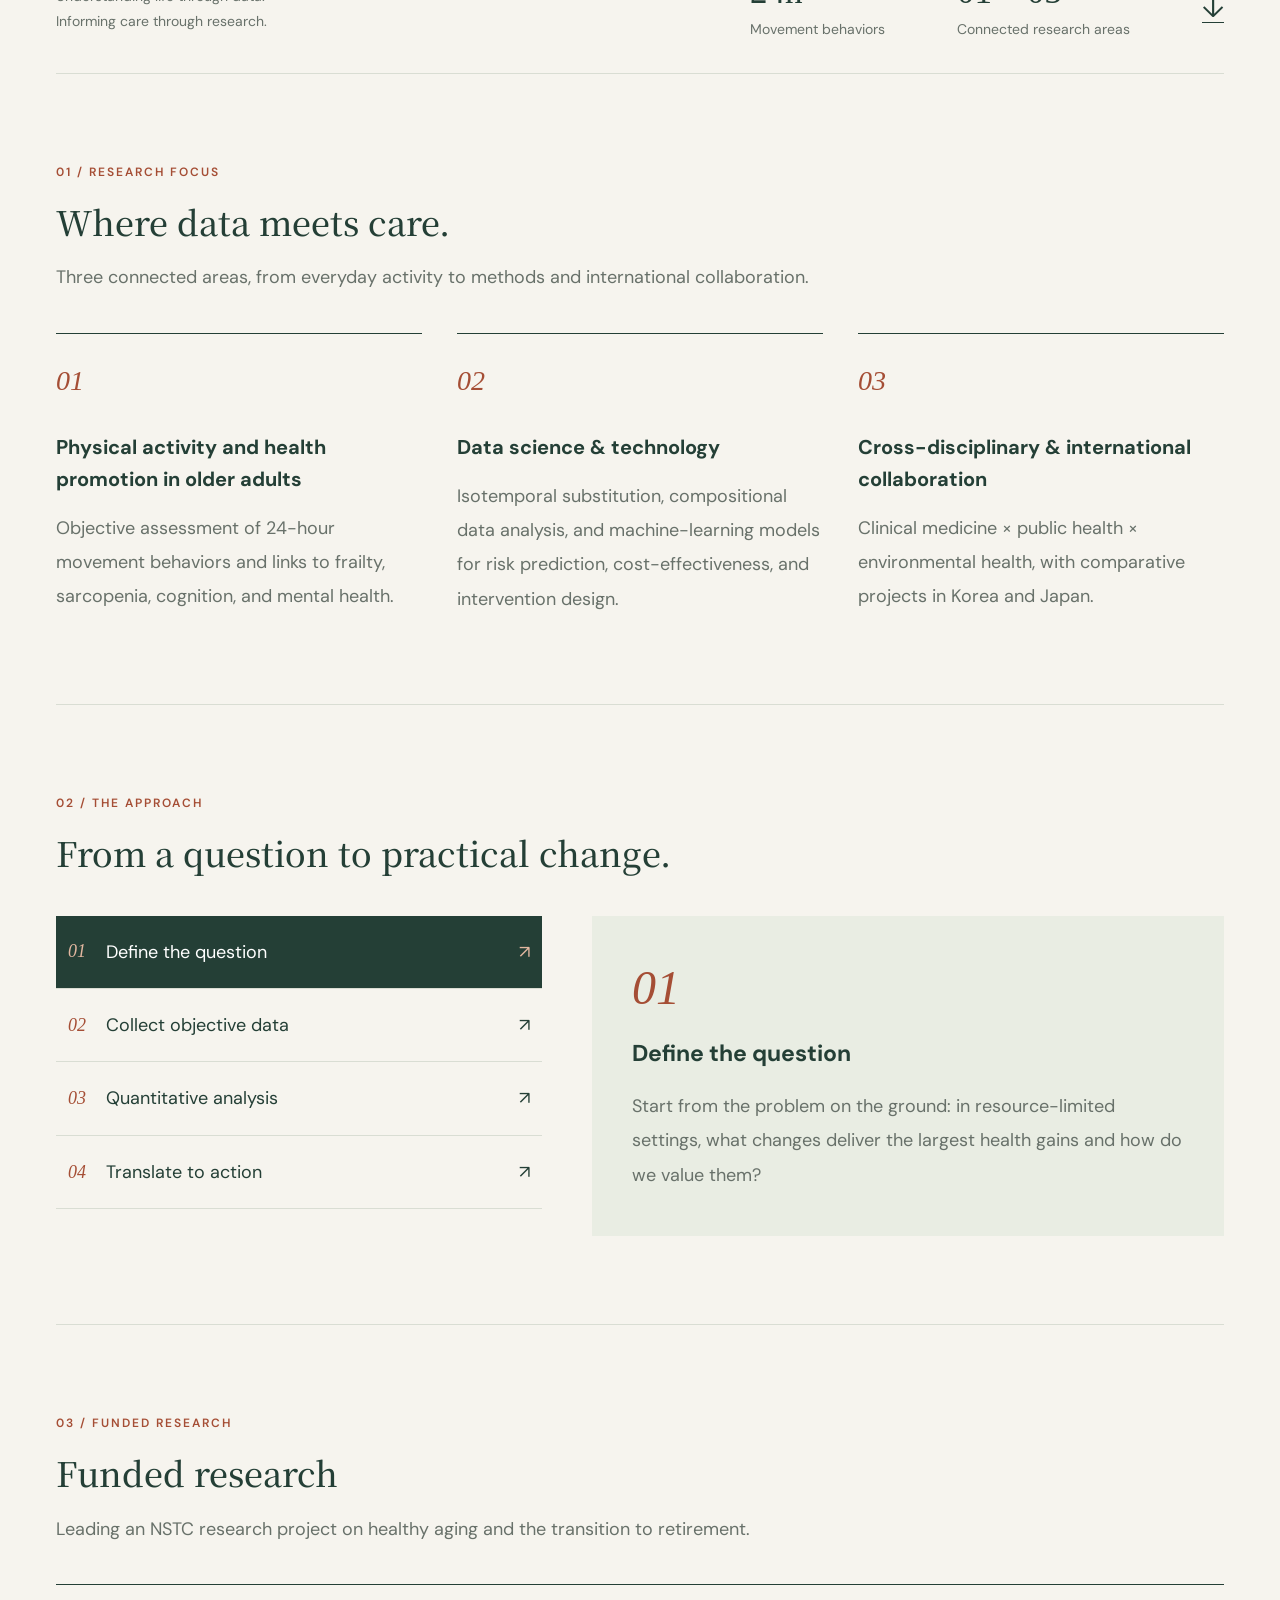
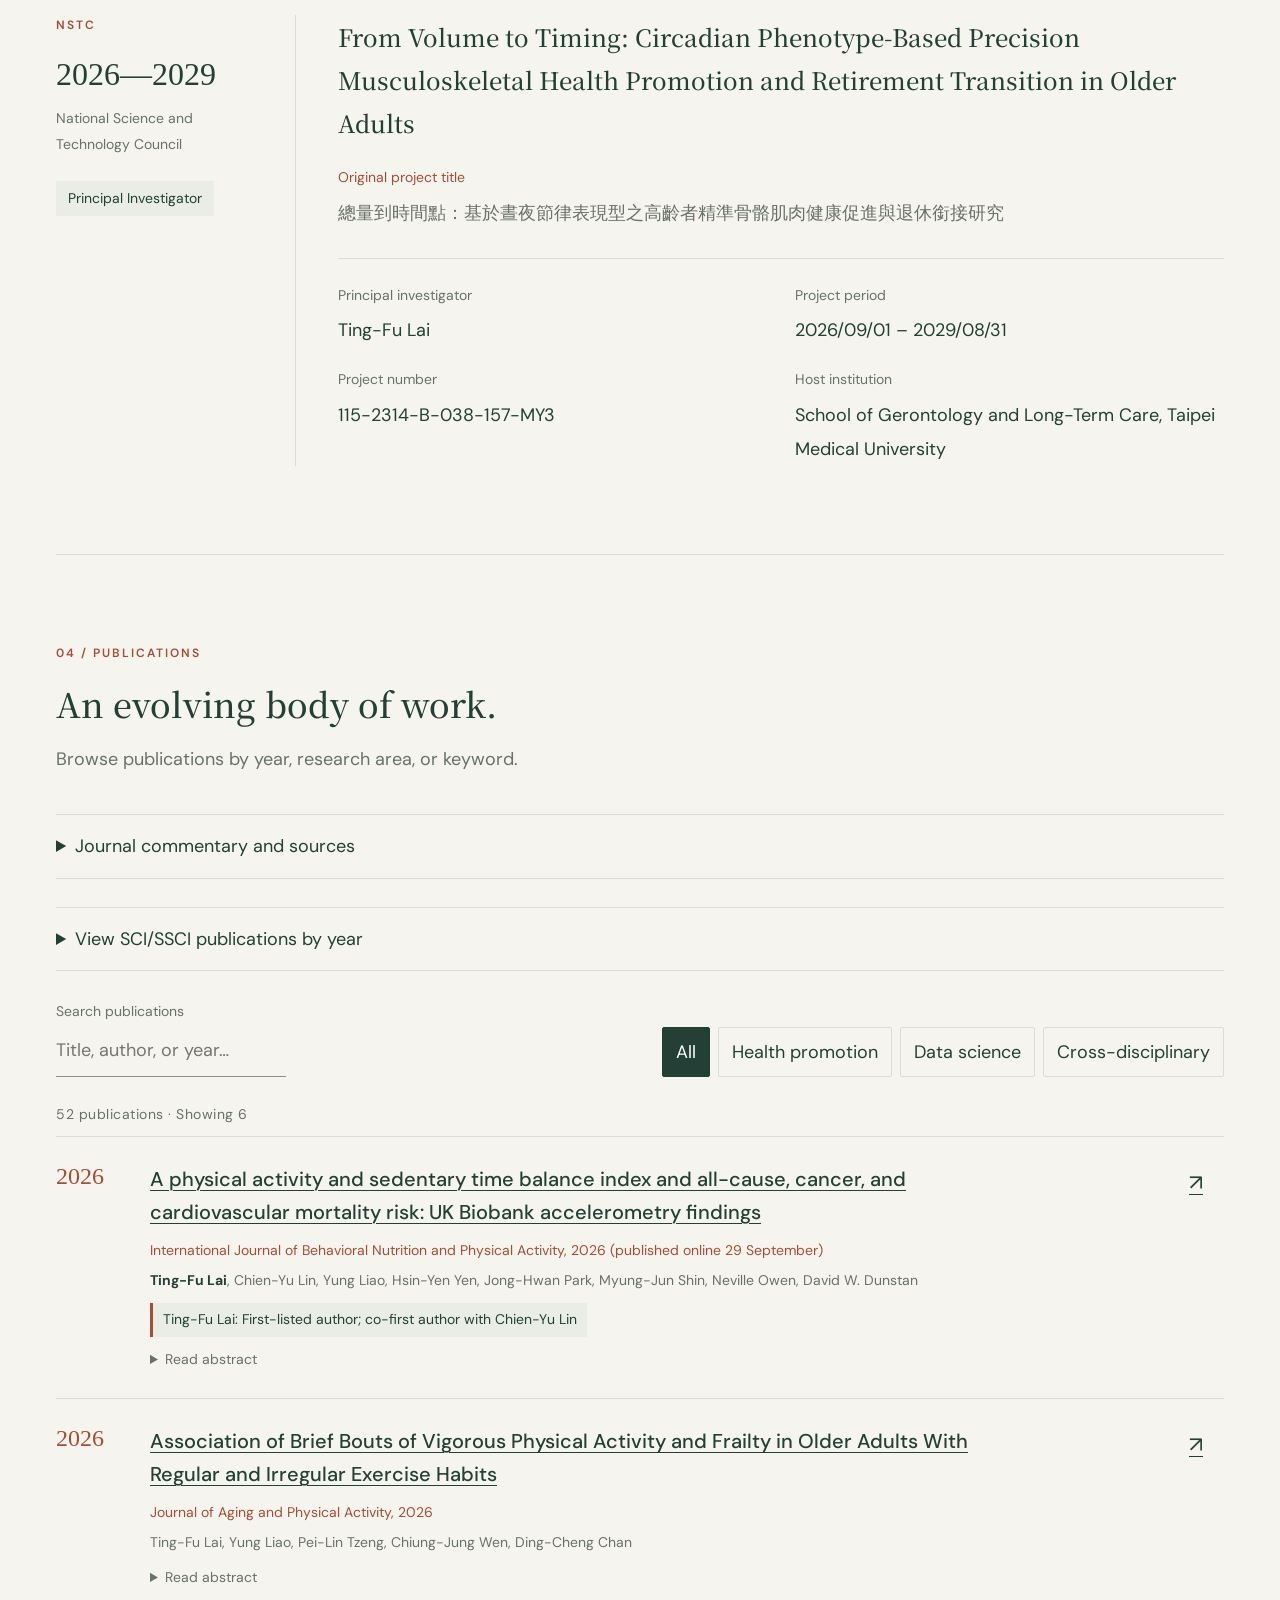
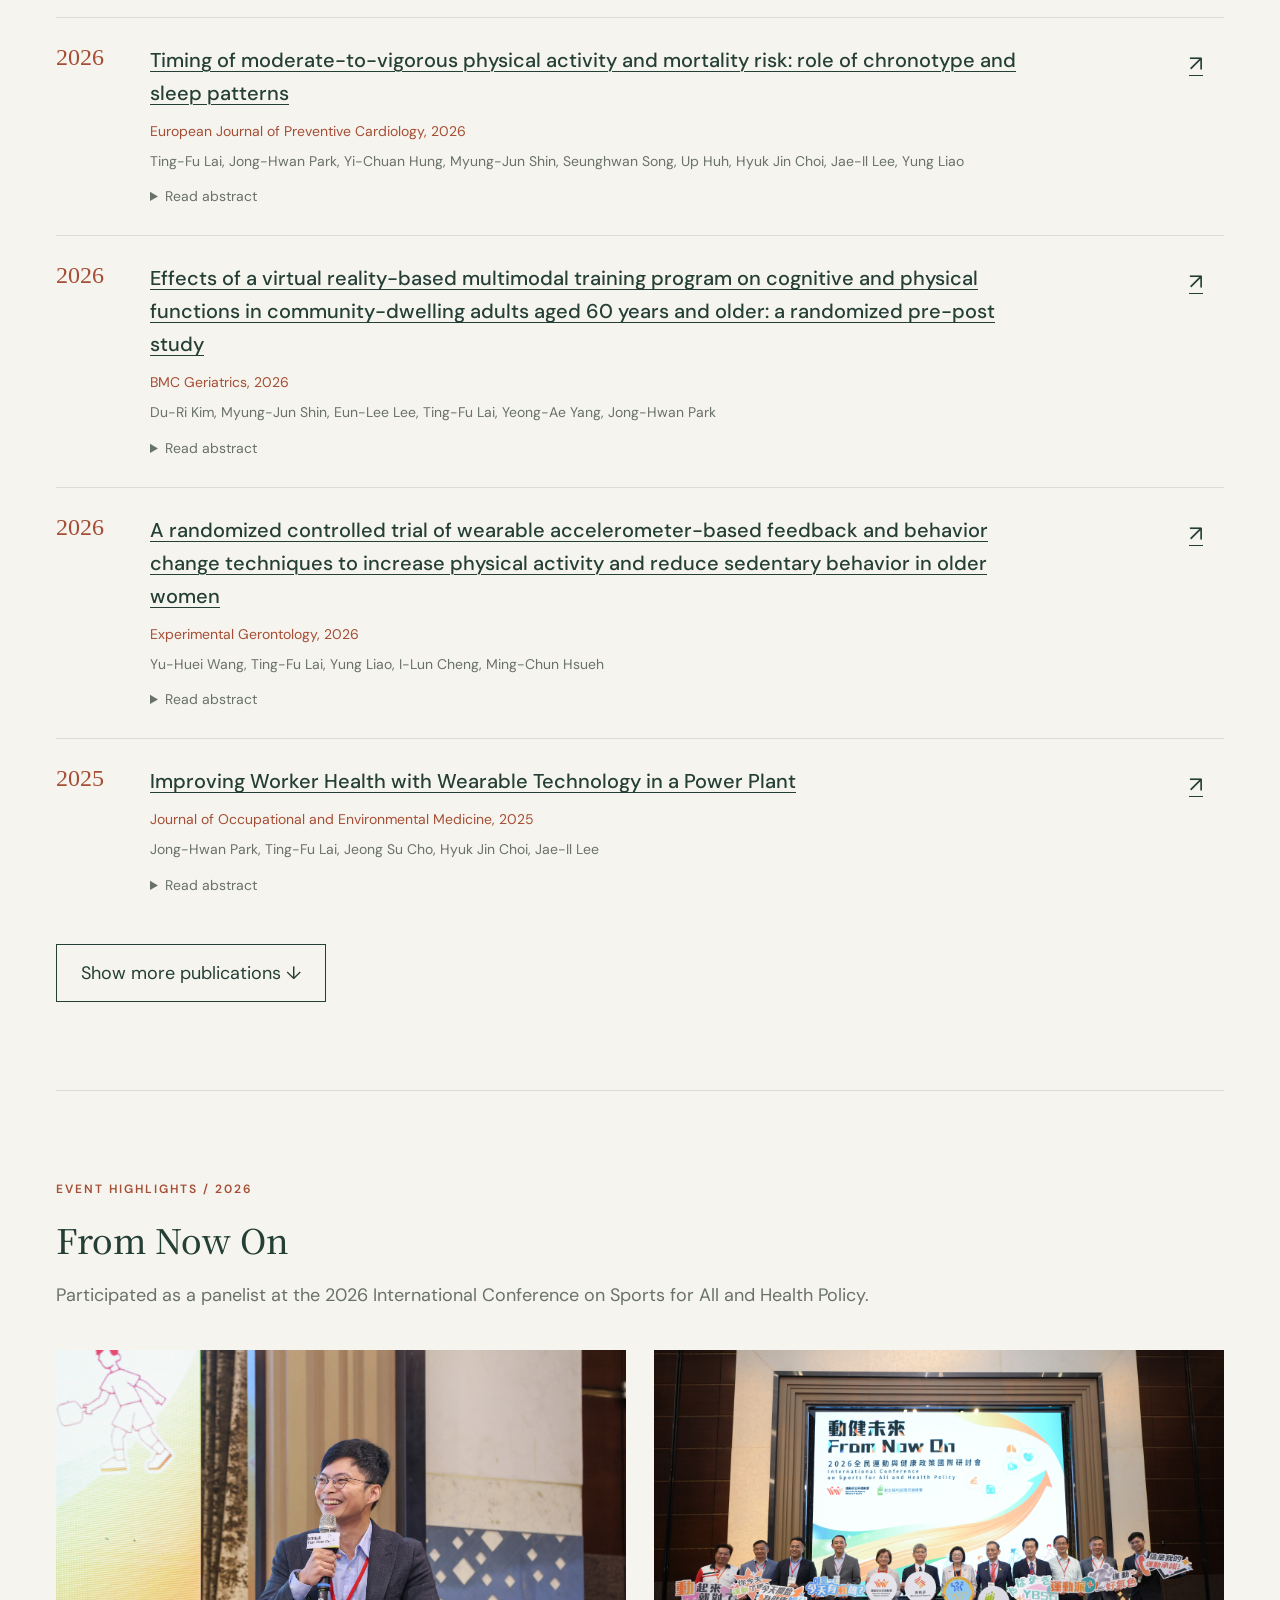
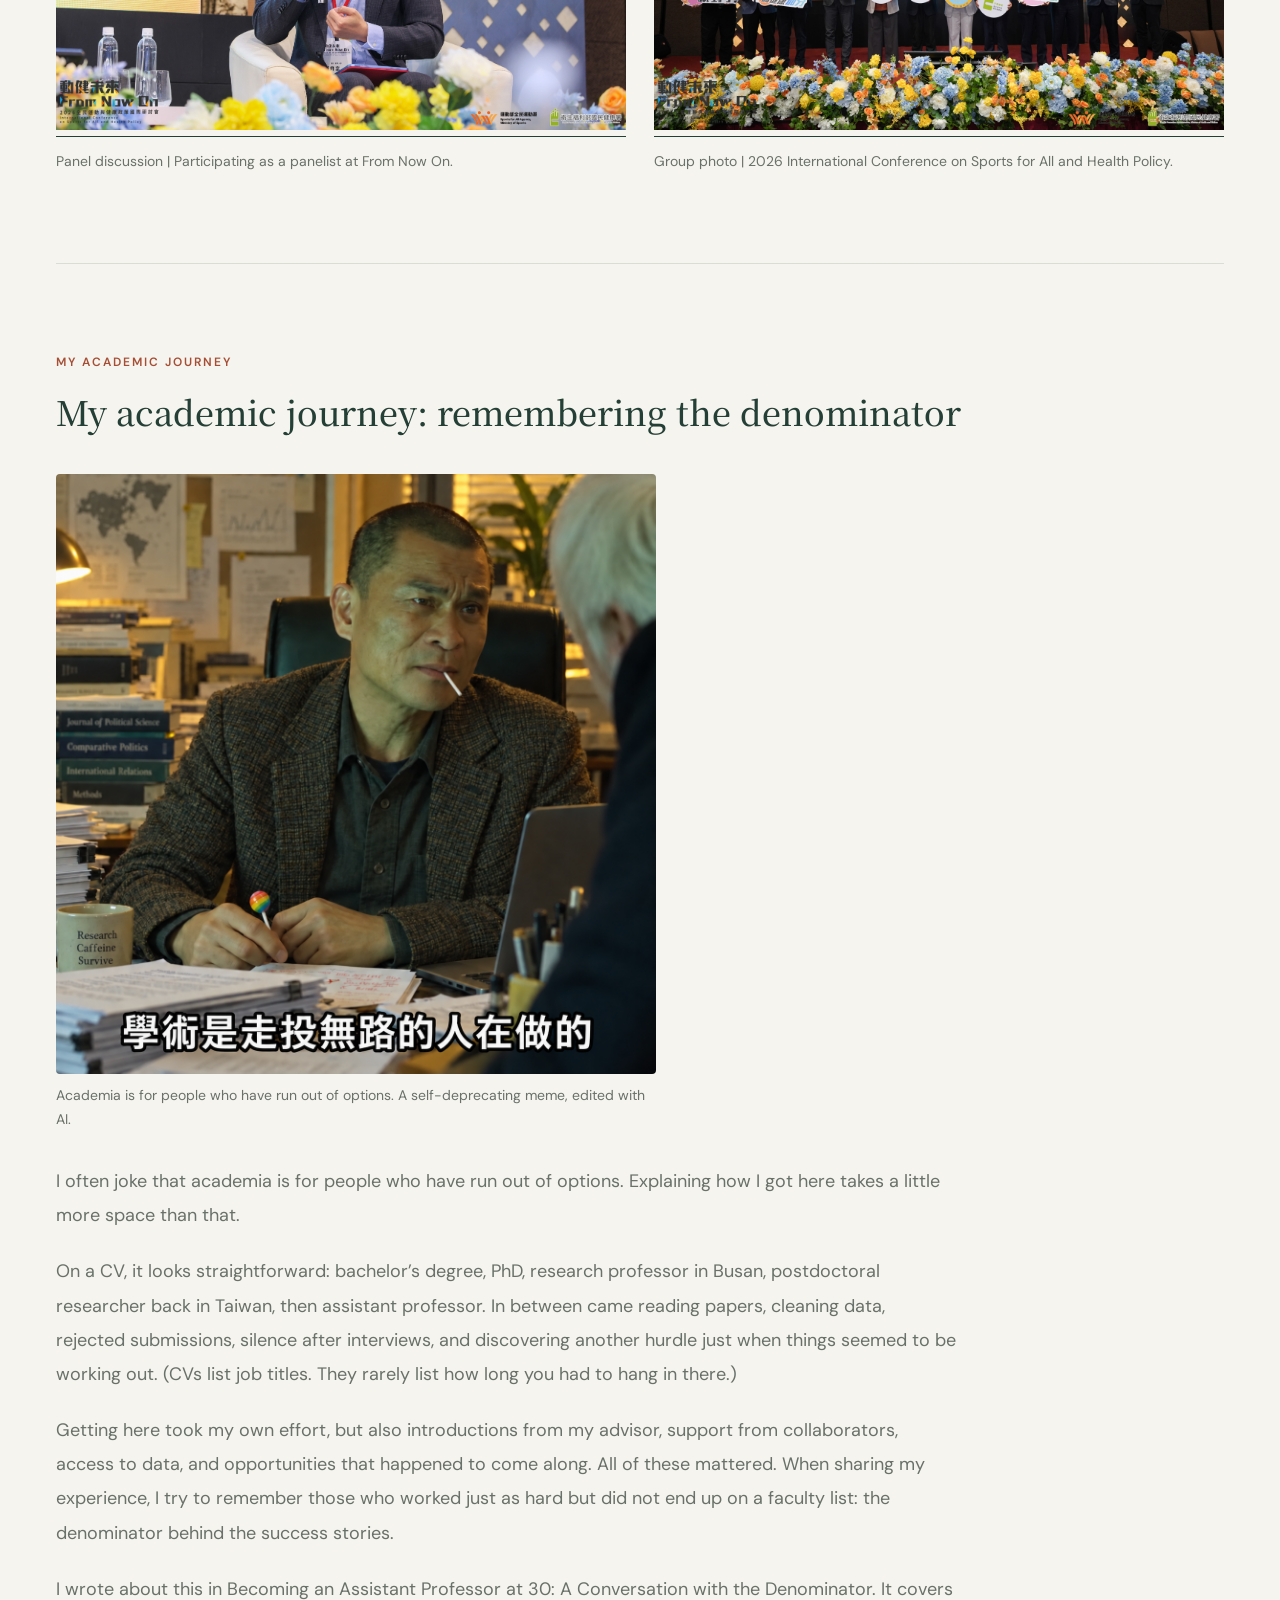
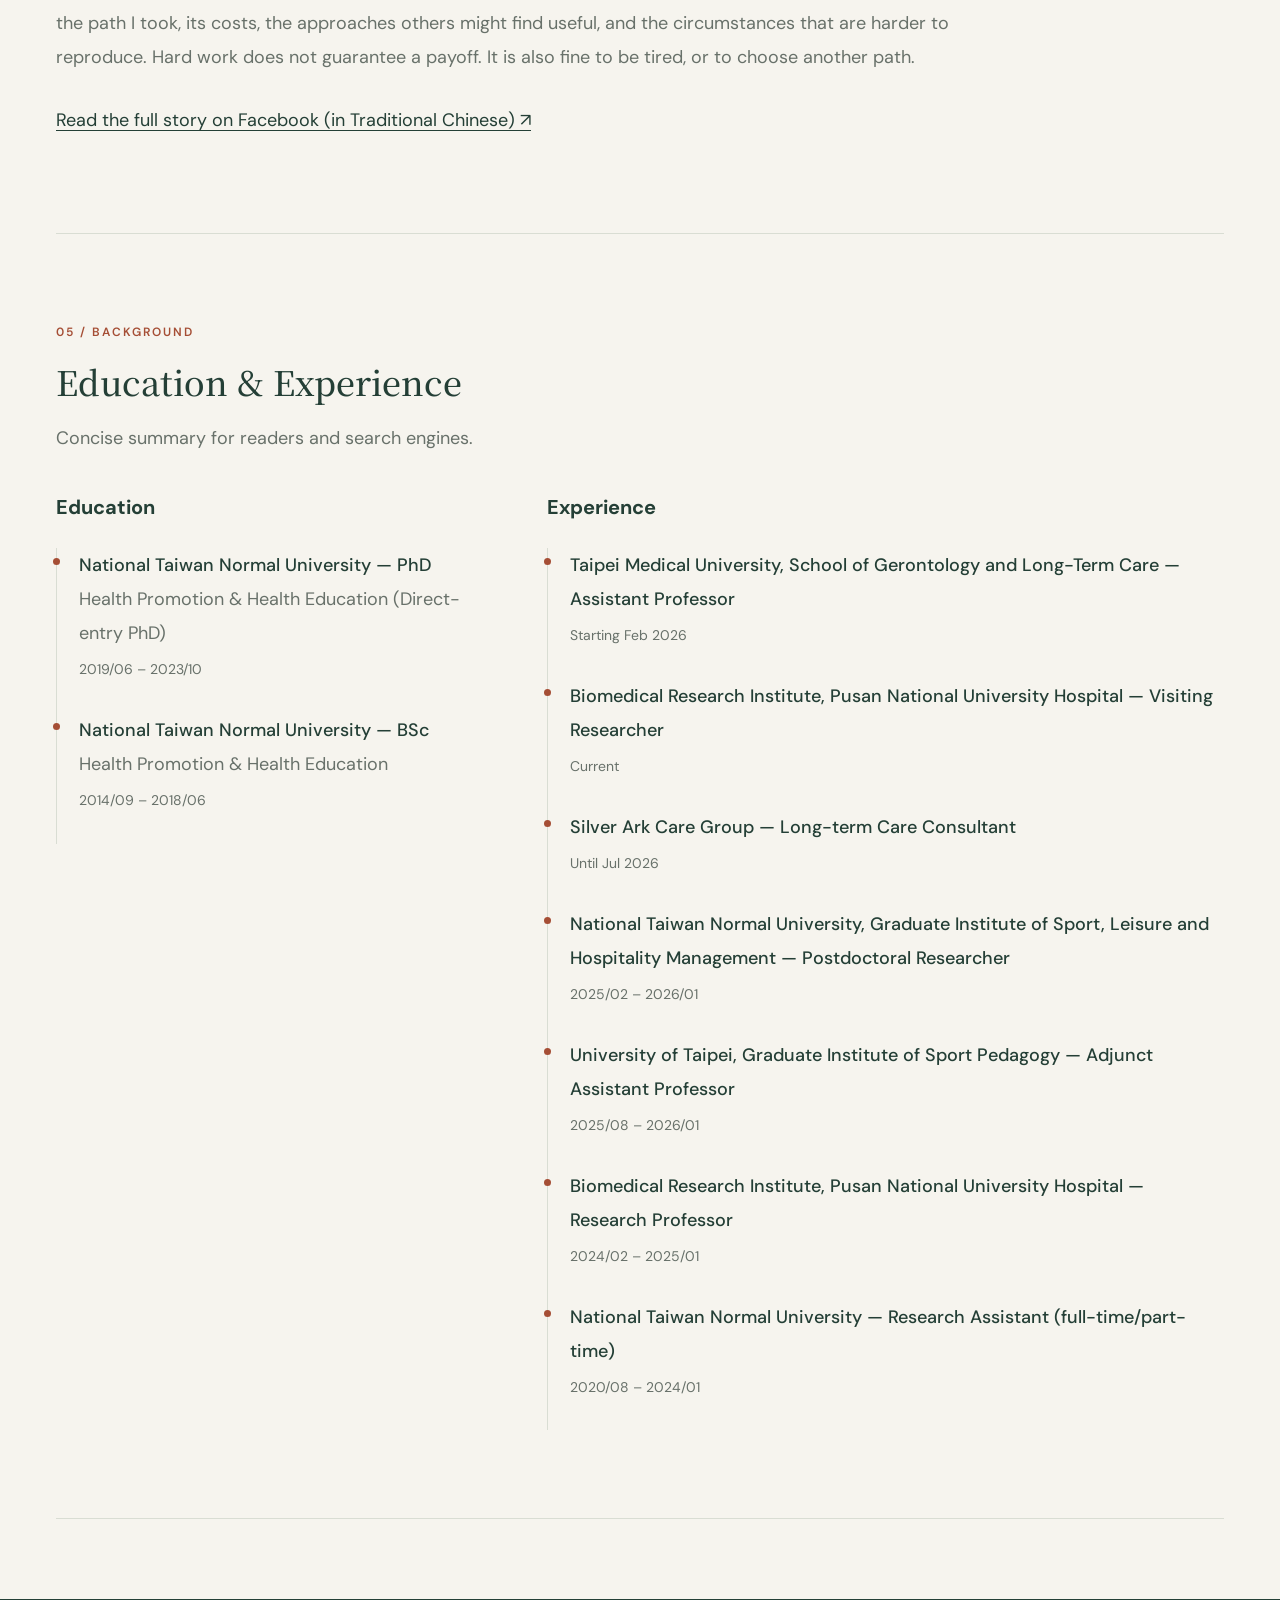
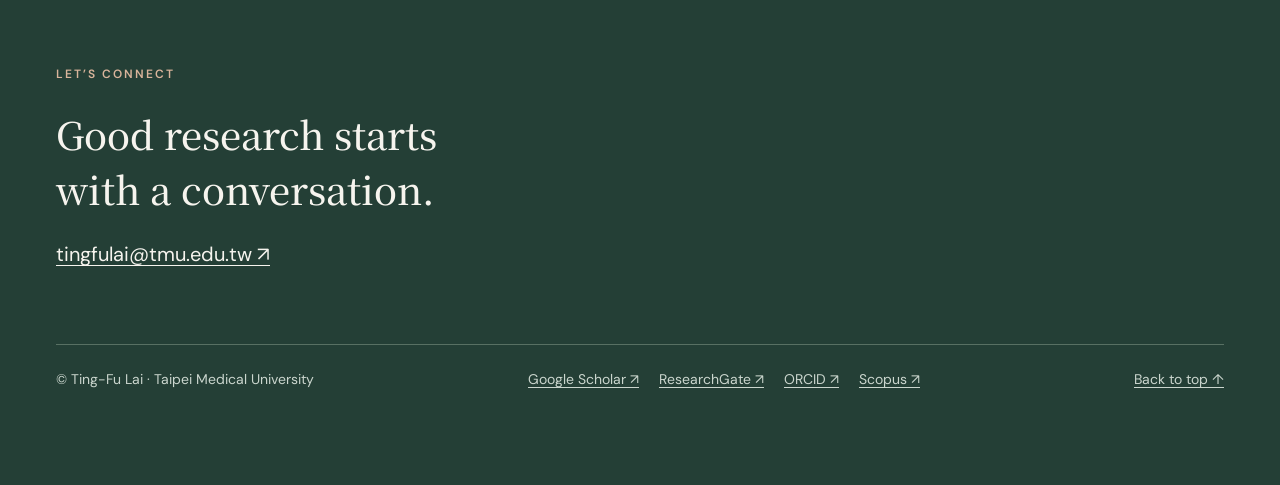
==== commit e0179b78: "Remove underlines from header name branding" ====
--- a/en/index.html
+++ b/en/index.html
@@ -3,6 +3,7 @@
 <head>
   <meta charset="UTF-8" />
   <meta name="viewport" content="width=device-width, initial-scale=1" />
+  <meta name="format-detection" content="telephone=no,date=no" />
 
   <title>Dr. Ting-Fu Lai｜Assistant Professor at TMU｜Aging Health & Data Science</title>
 
@@ -138,7 +139,7 @@
 </script>
 
 
-<link rel="stylesheet" href="../assets/site.css?v=20261023-link-underlines">
+<link rel="stylesheet" href="../assets/site.css?v=20261023-brand-no-underline">
 <link rel="icon" type="image/svg+xml" href="../assets/logo.svg">
 </head>
 <body>
--- a/assets/site.css
+++ b/assets/site.css
@@ -21,6 +21,7 @@
 .site-header{position:sticky;top:0;background:rgba(246,244,238,.96);backdrop-filter:blur(14px);z-index:20;border-bottom:1px solid var(--line)}
 .site-header nav{display:flex;align-items:center;gap:30px;height:90px}
 .brand{display:flex;align-items:center;gap:15px;font-size:18px;font-weight:600;line-height:1.4}
+.brand[href],.brand[href] span,.brand[href] small{text-decoration:none}
 .brand-mark{width:48px;height:48px;flex-shrink:0}
 .brand small{display:block;font-size:9px;letter-spacing:1.9px;margin-top:5px;font-weight:500}
 .desktop-nav{display:flex;gap:28px;margin-left:auto;font-size:13px}
@@ -128,6 +129,8 @@
 .resume li p{font-size:13px}
 .resume li p:first-child{font-weight:500;color:var(--ink);font-size:15px}
 .resume li p:last-child{font-size:11px;margin-top:6px}
+/* Keep browser-generated links in resume dates looking and behaving like plain text. */
+.resume li p:last-child a,.resume li p:last-child a *{color:inherit!important;font:inherit!important;text-decoration:none!important;pointer-events:none;cursor:text}
 footer{background:var(--ink);color:var(--paper);margin-top:80px;padding:65px 0 28px}
 footer .eyebrow{color:#d9b49b}
 footer h2{font-size:38px;margin:20px 0}
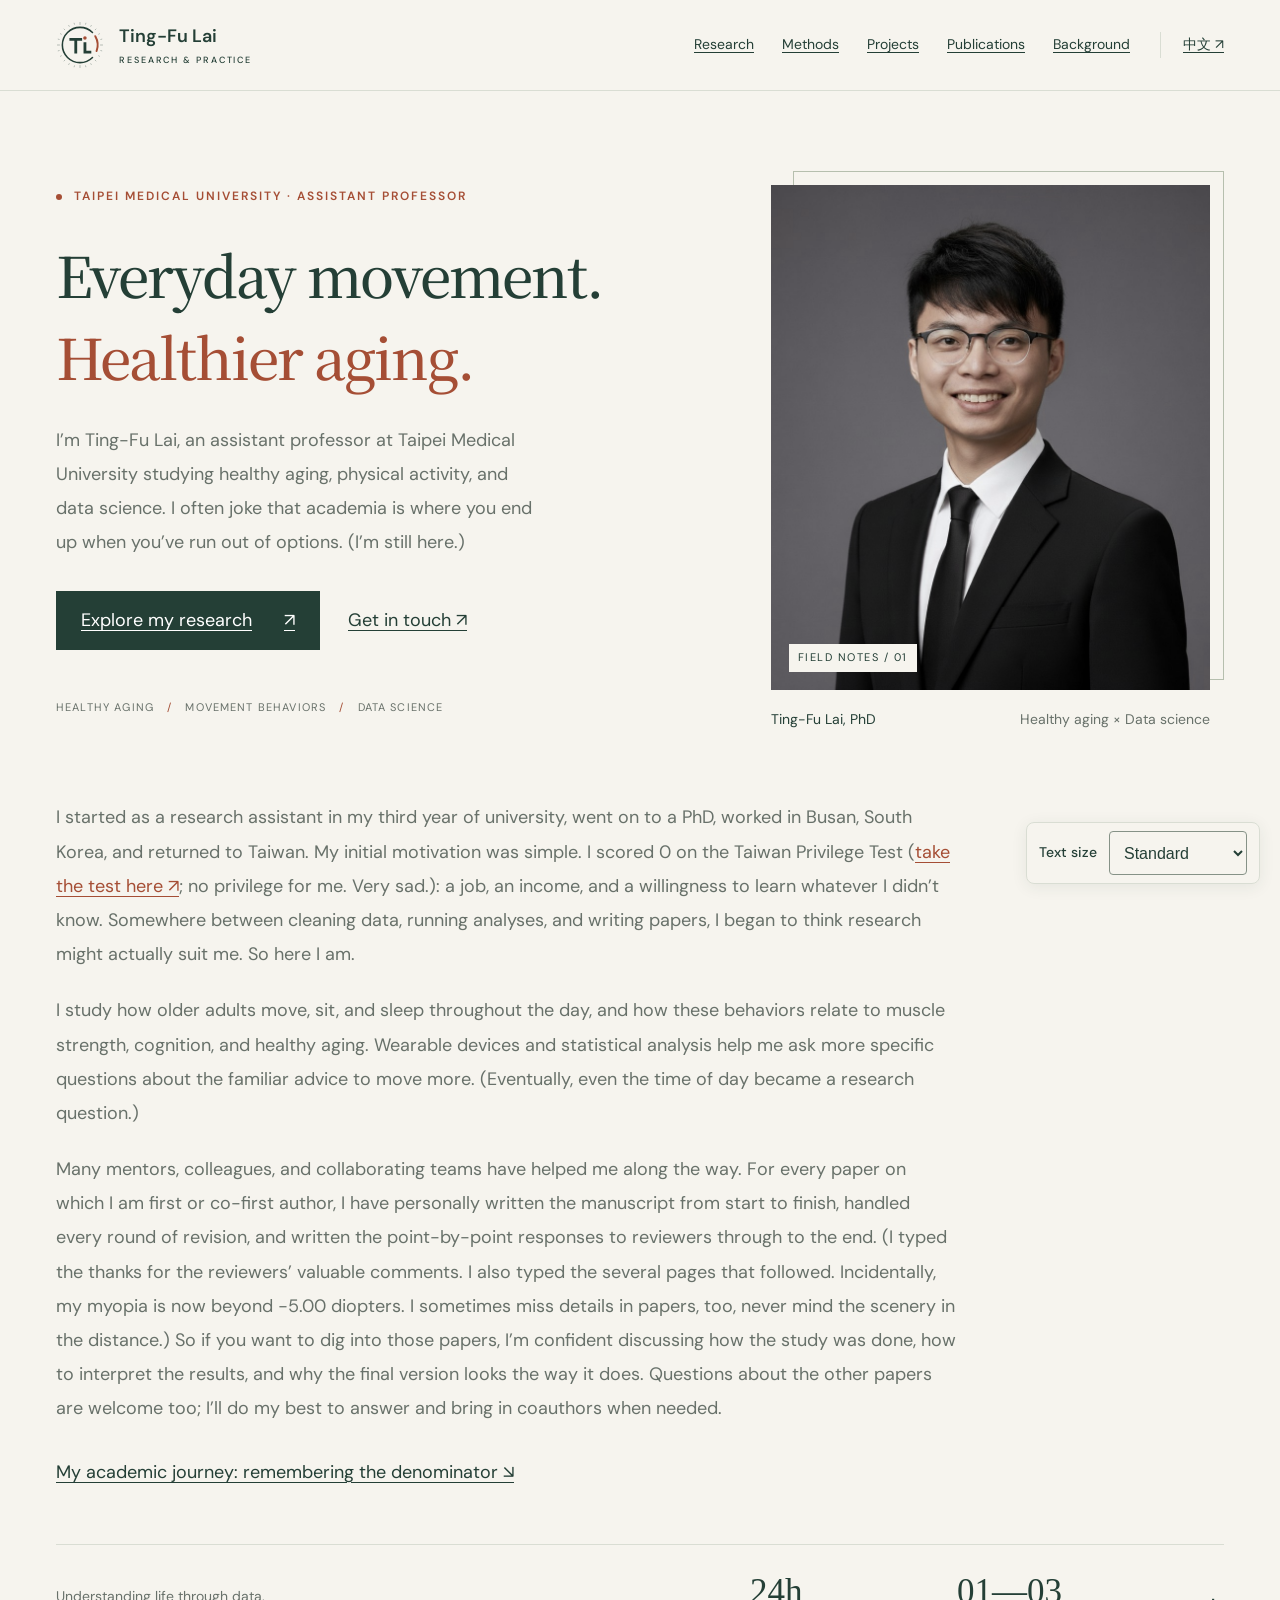
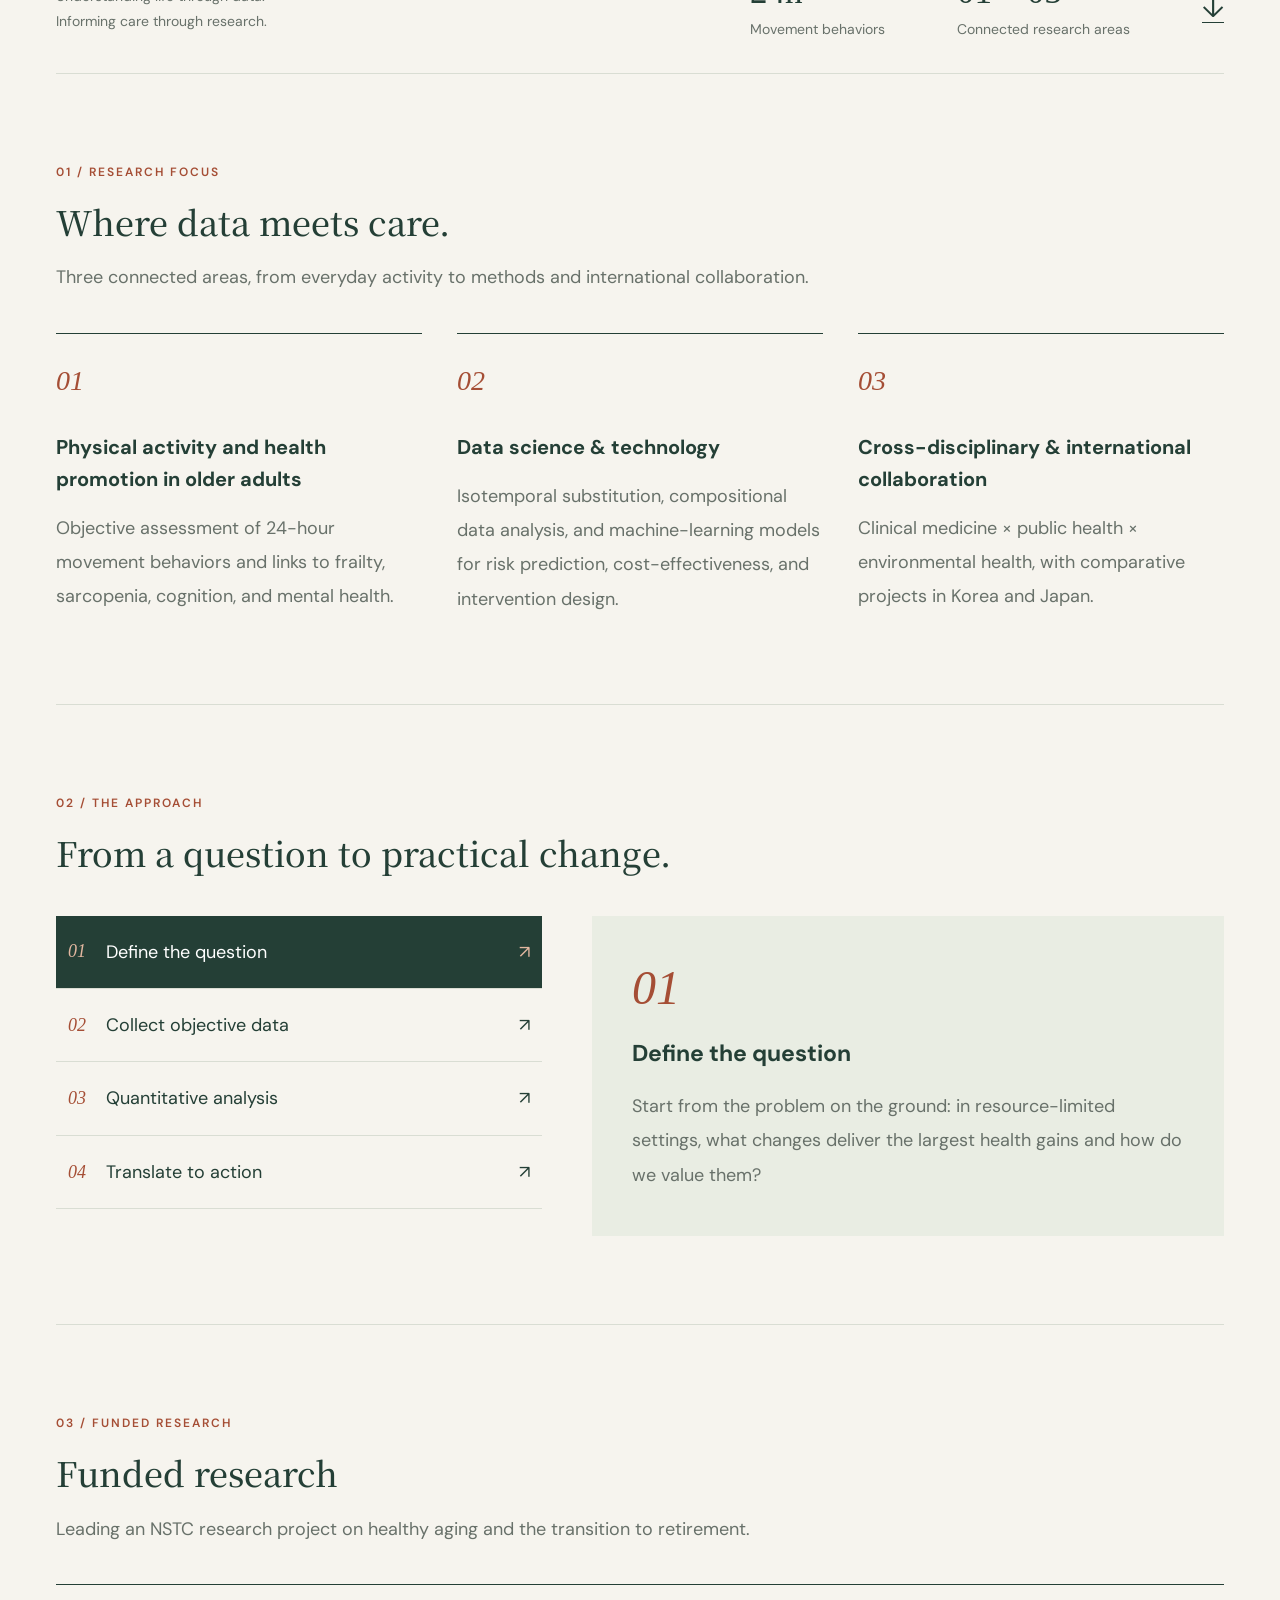
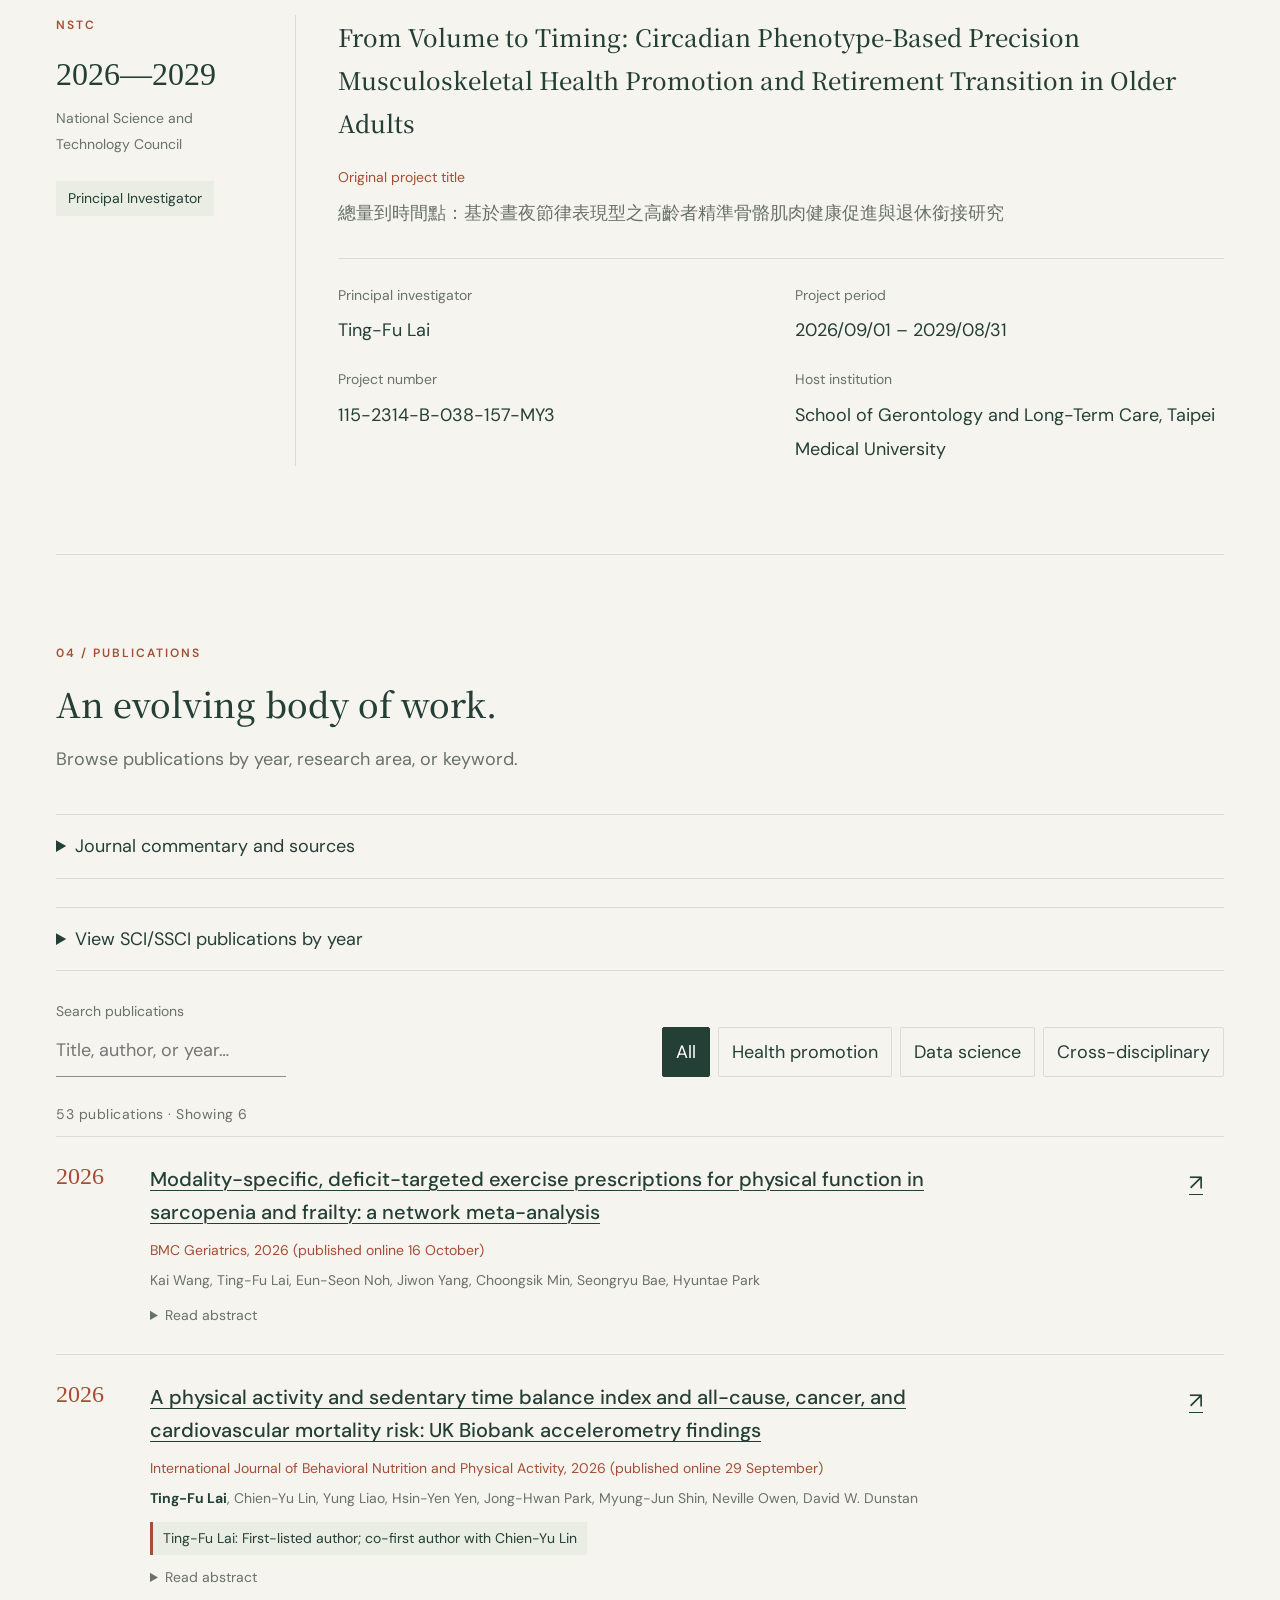
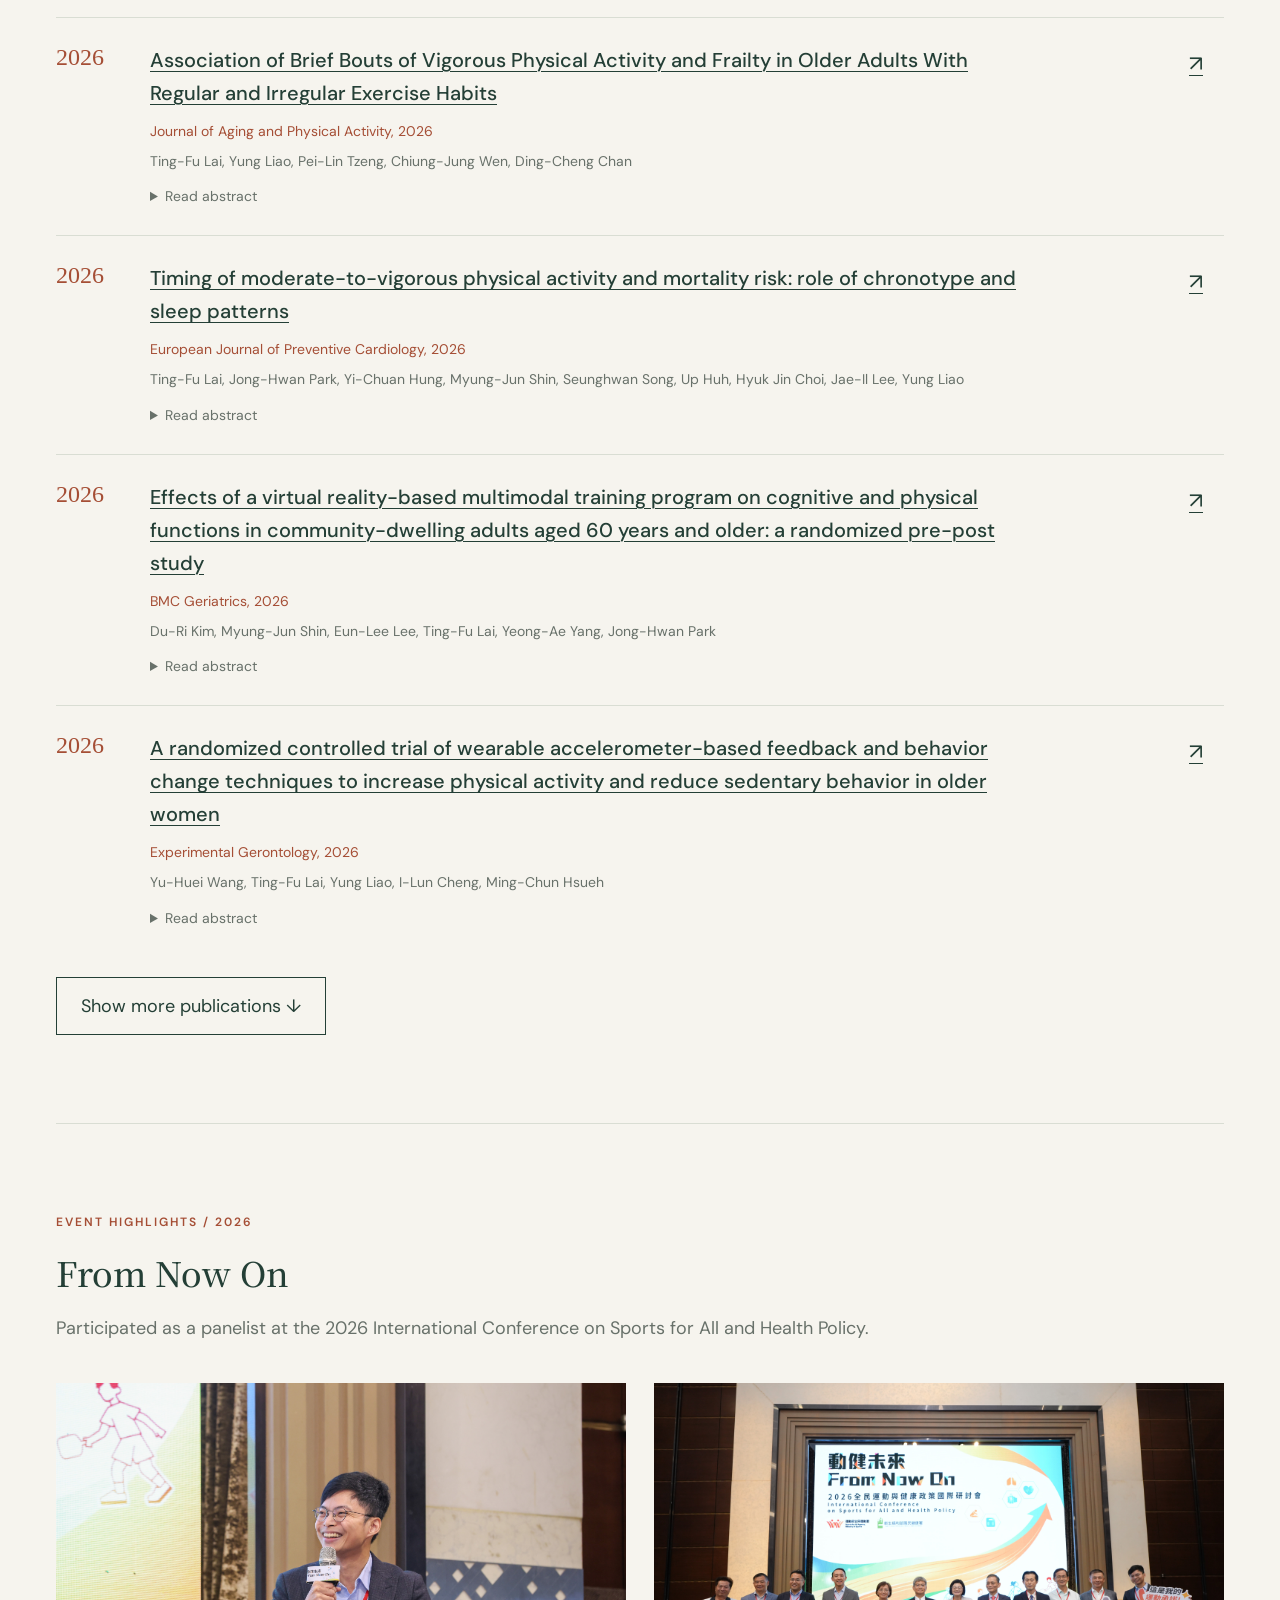
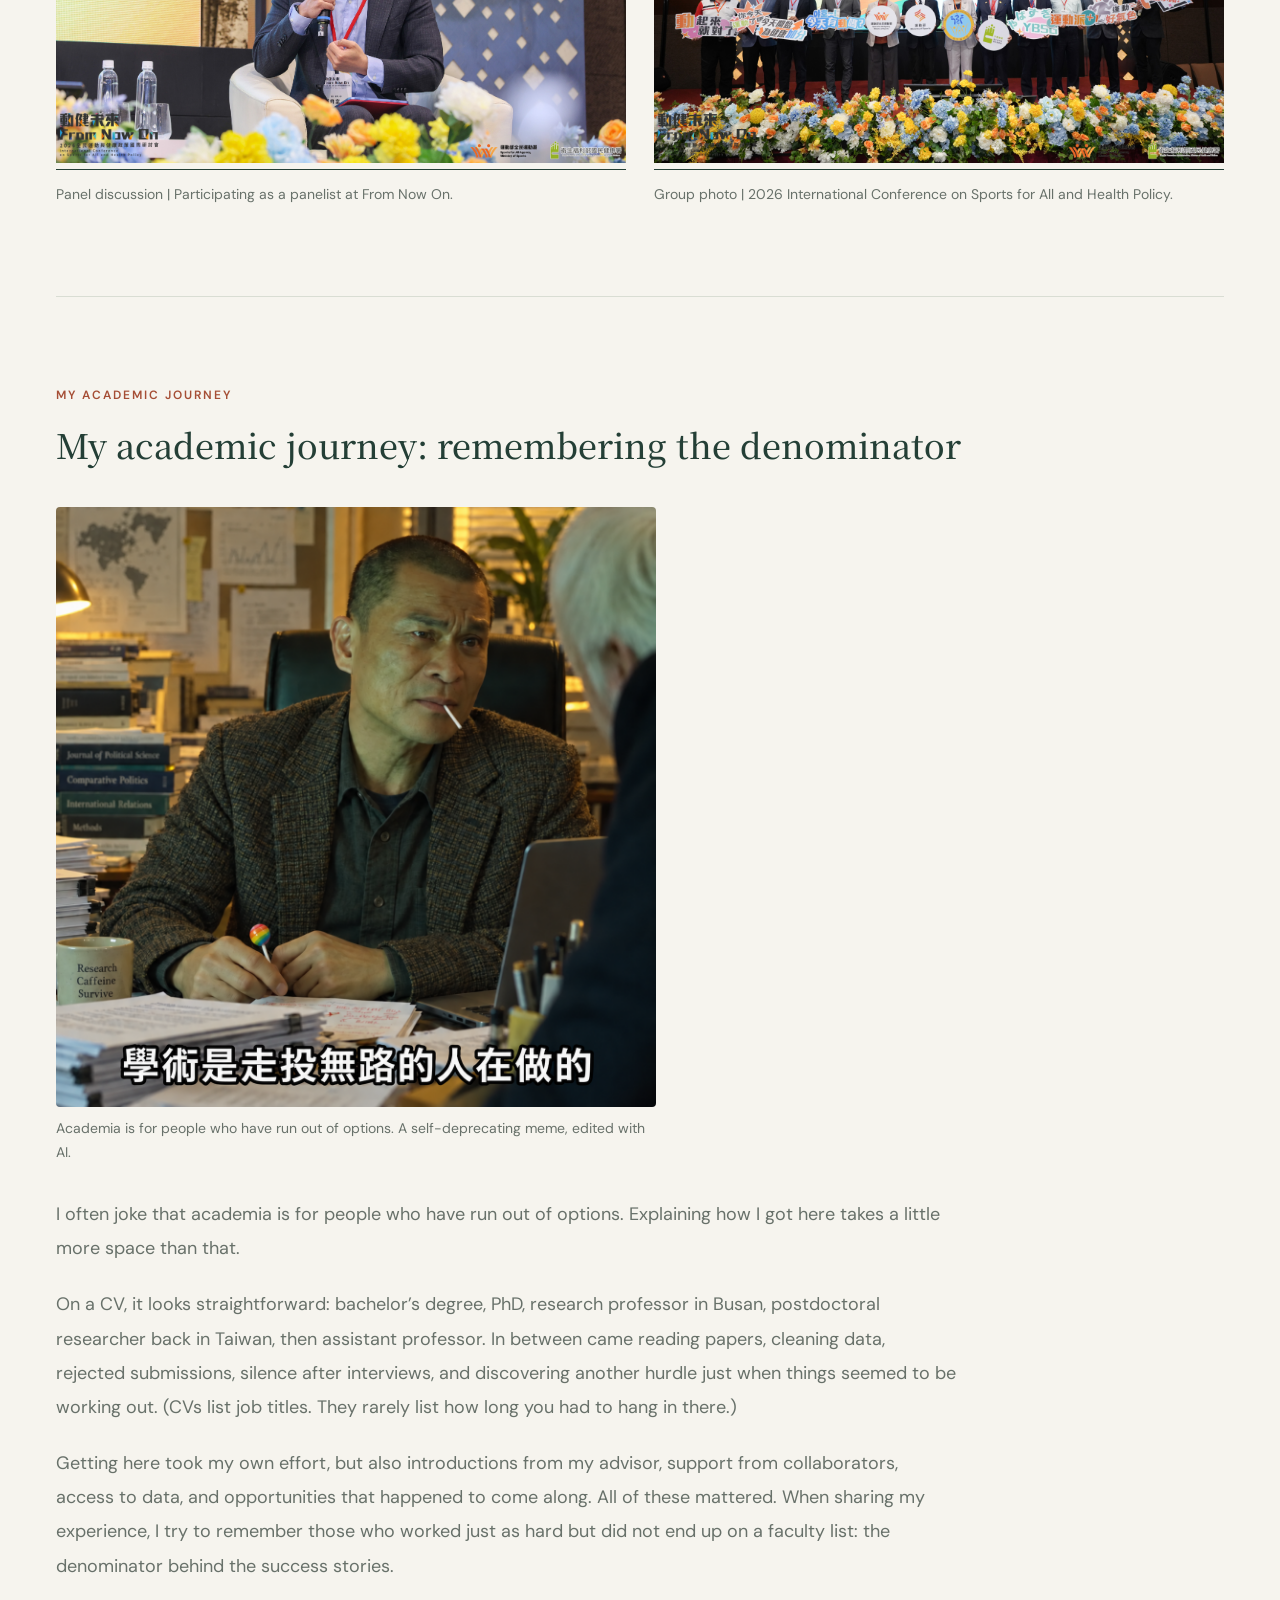
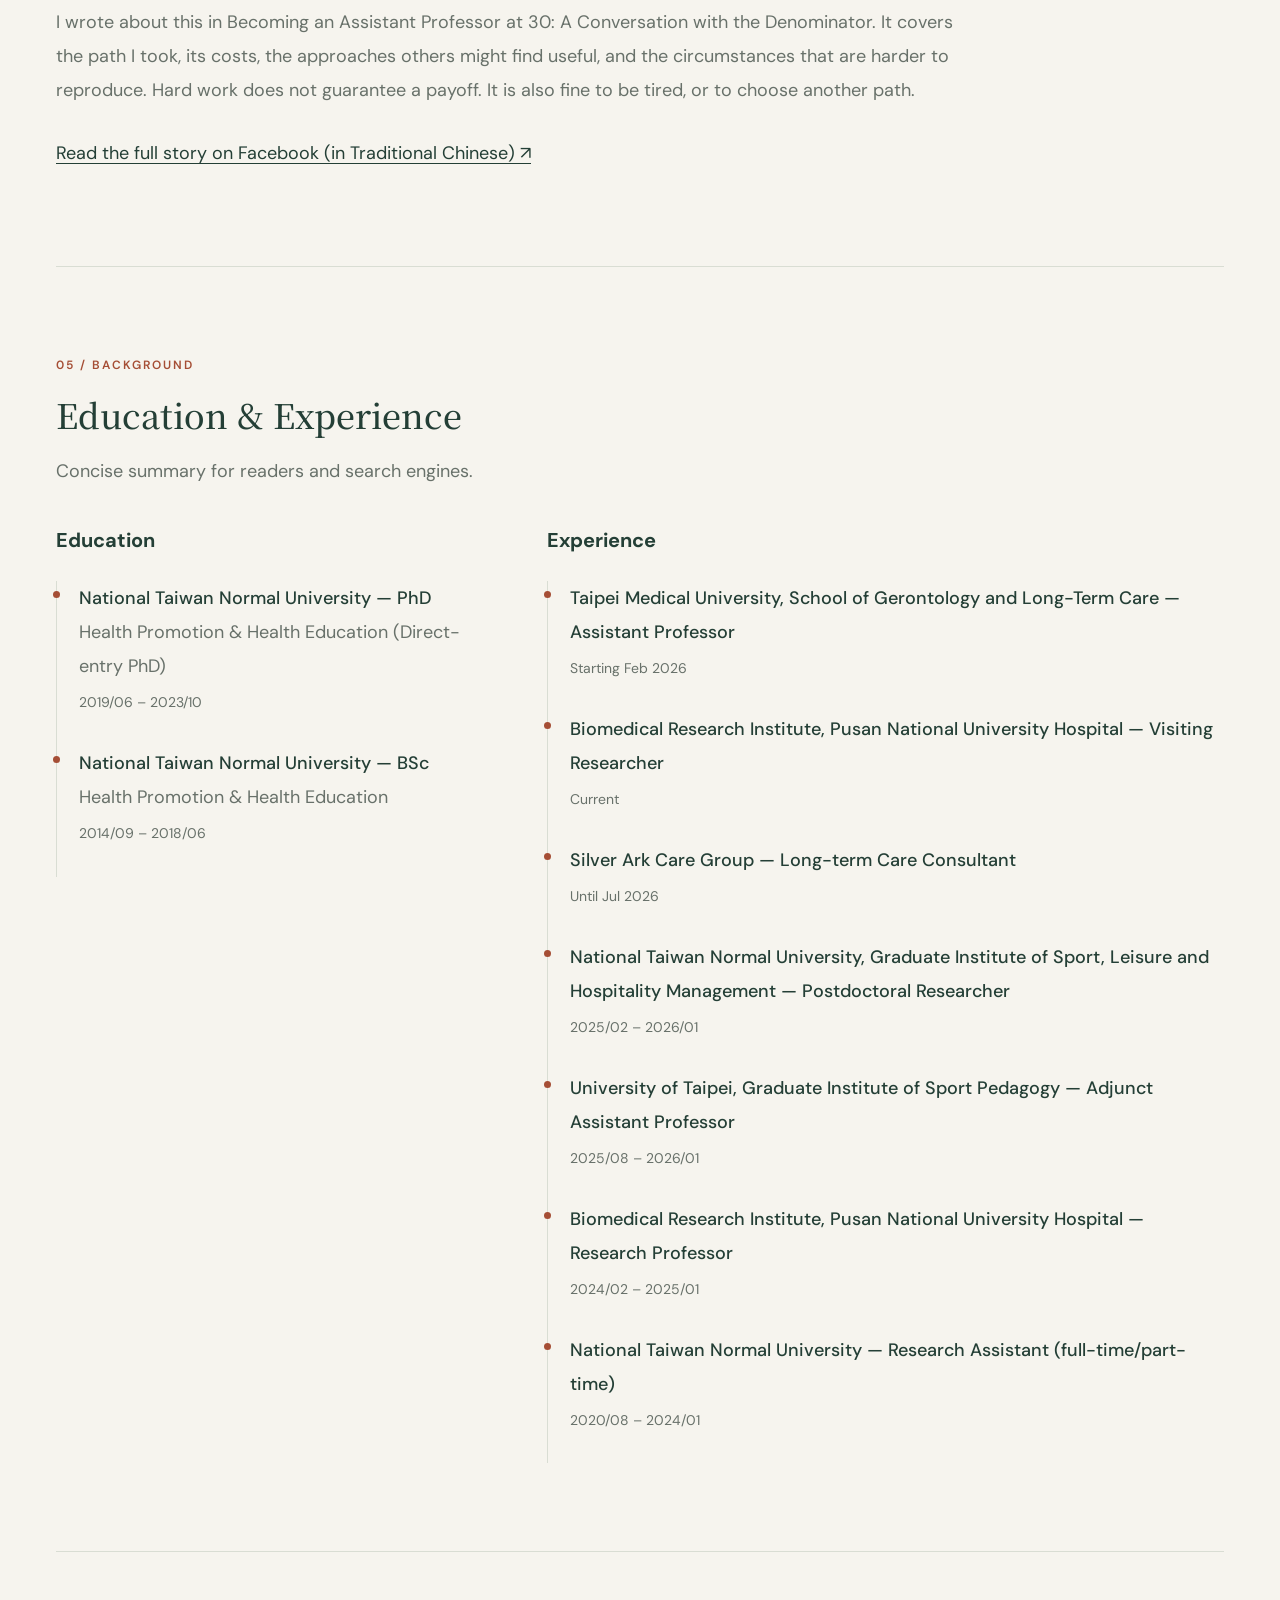
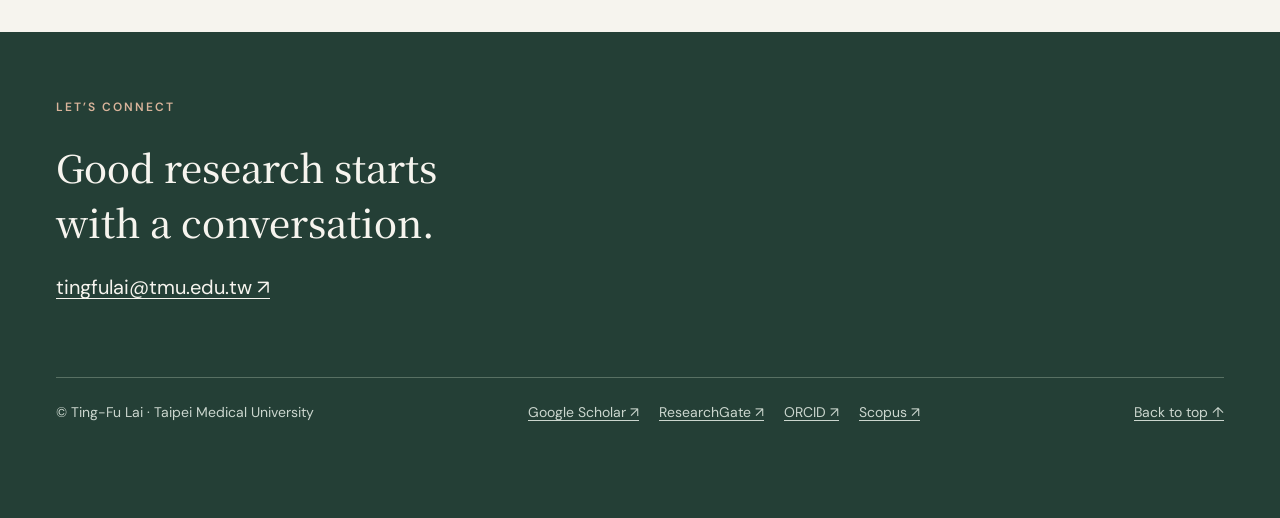
==== commit 2ac97b13: "Add exercise prescriptions network meta-analysis" ====
--- a/en/index.html
+++ b/en/index.html
@@ -496,7 +496,7 @@
       }
     };
 </script>
-<script src="../assets/site.js?v=20261002-database-note" defer>
+<script src="../assets/site.js?v=20261110-publication" defer>
 </script>
 <aside class="reading-controls" aria-label="Reading settings" hidden>
 <label for="reading-size">Text size</label>
